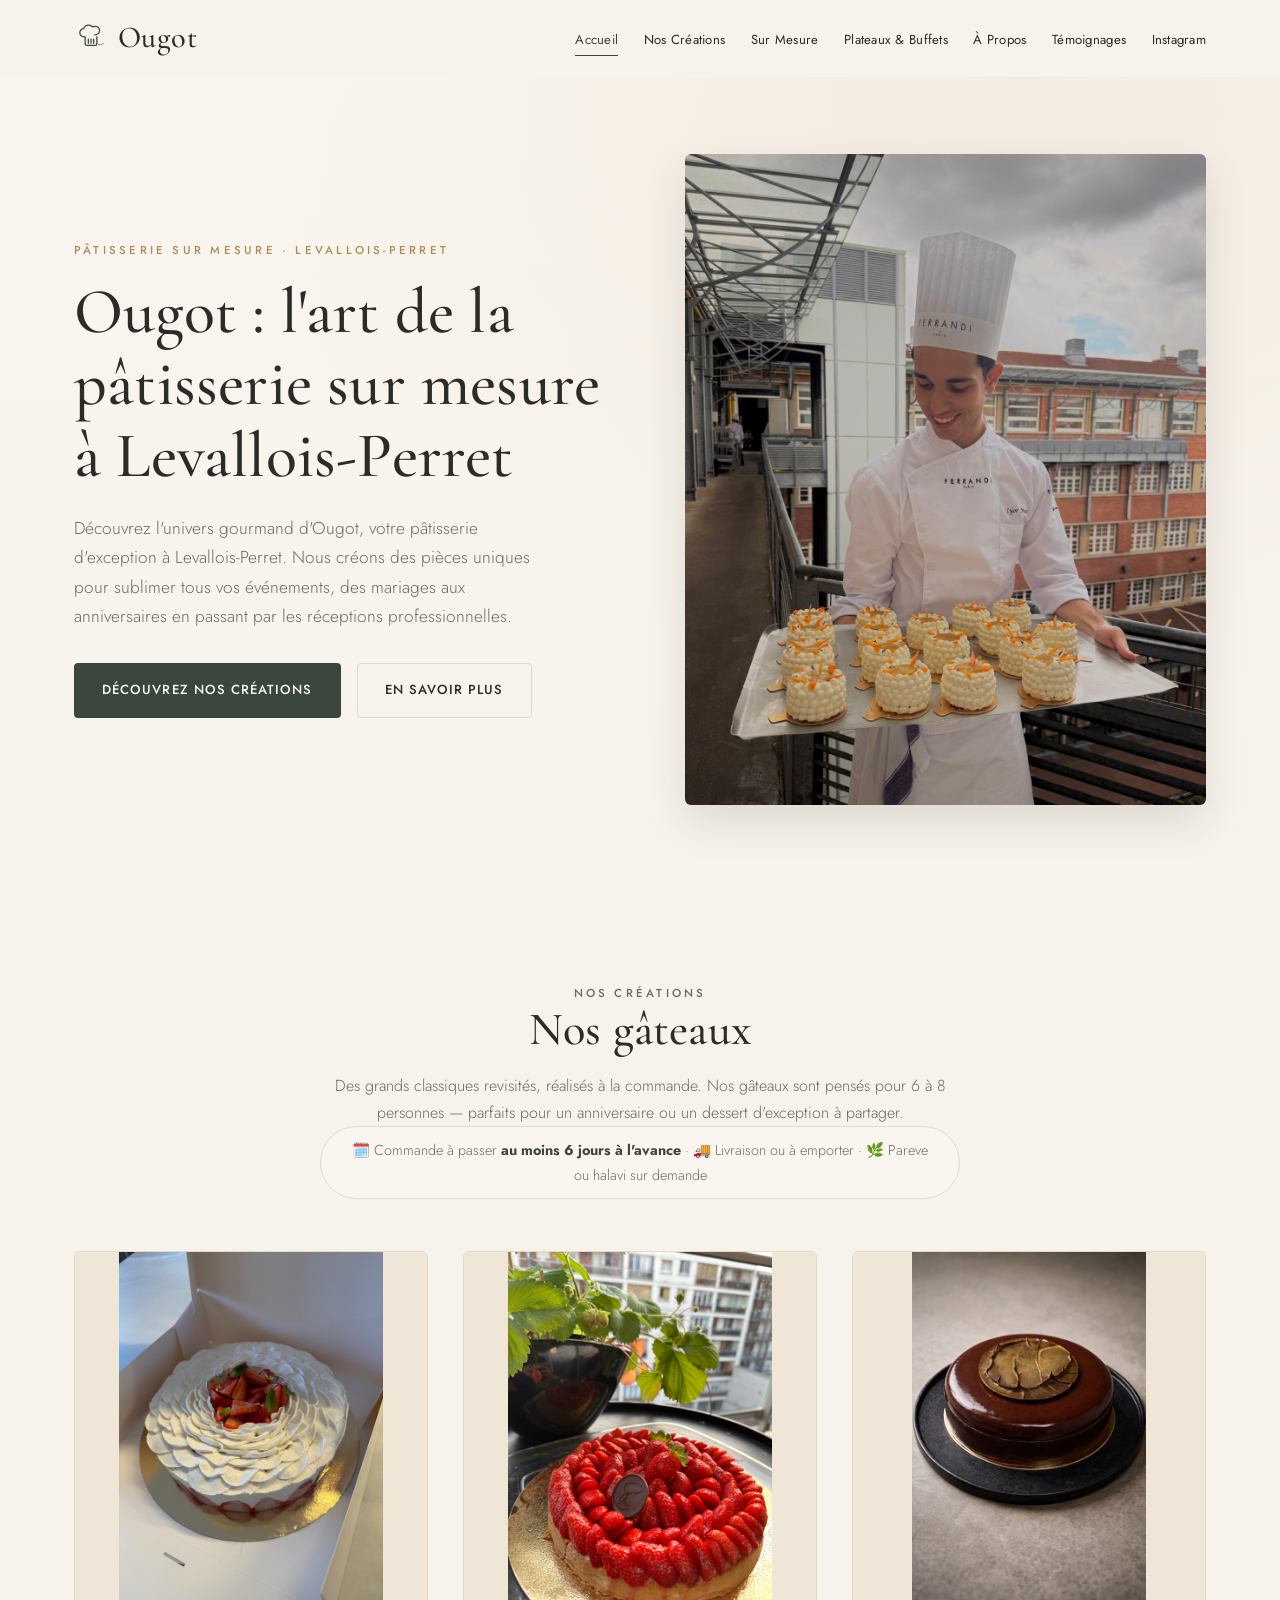
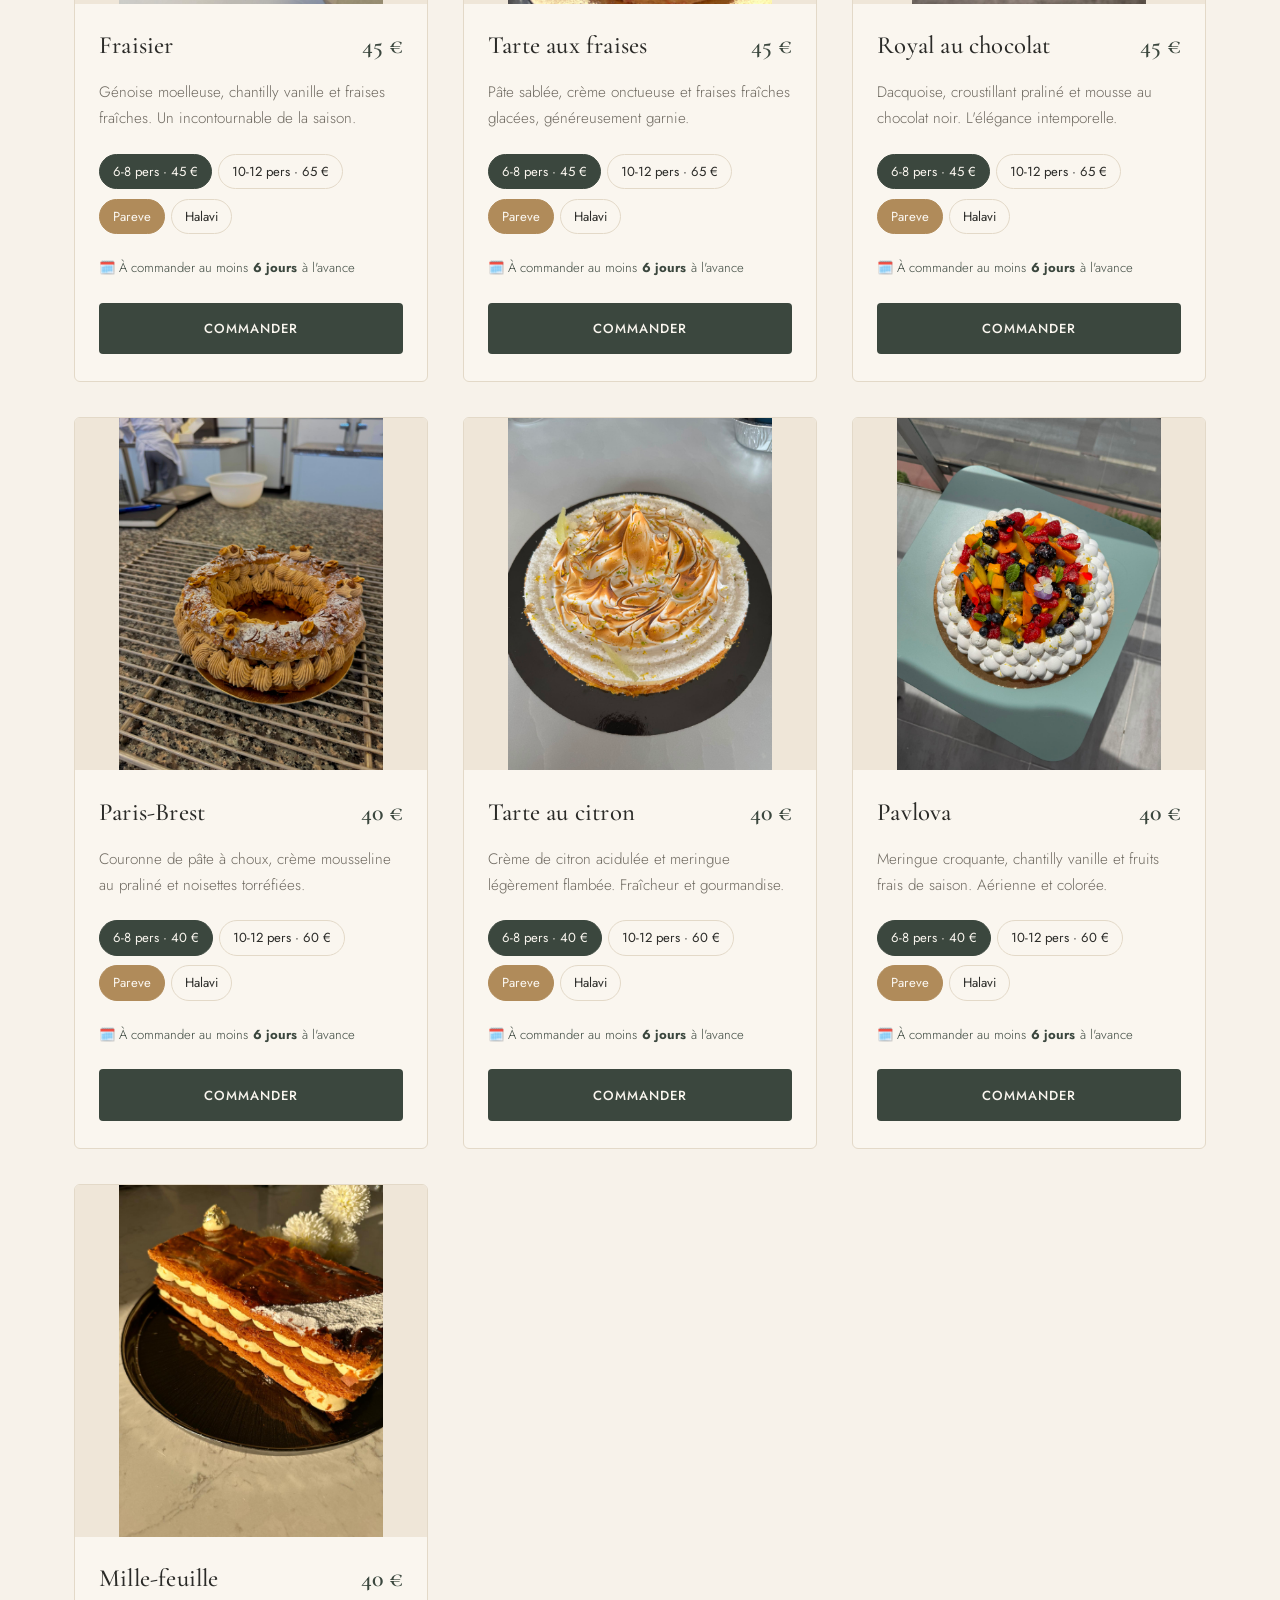
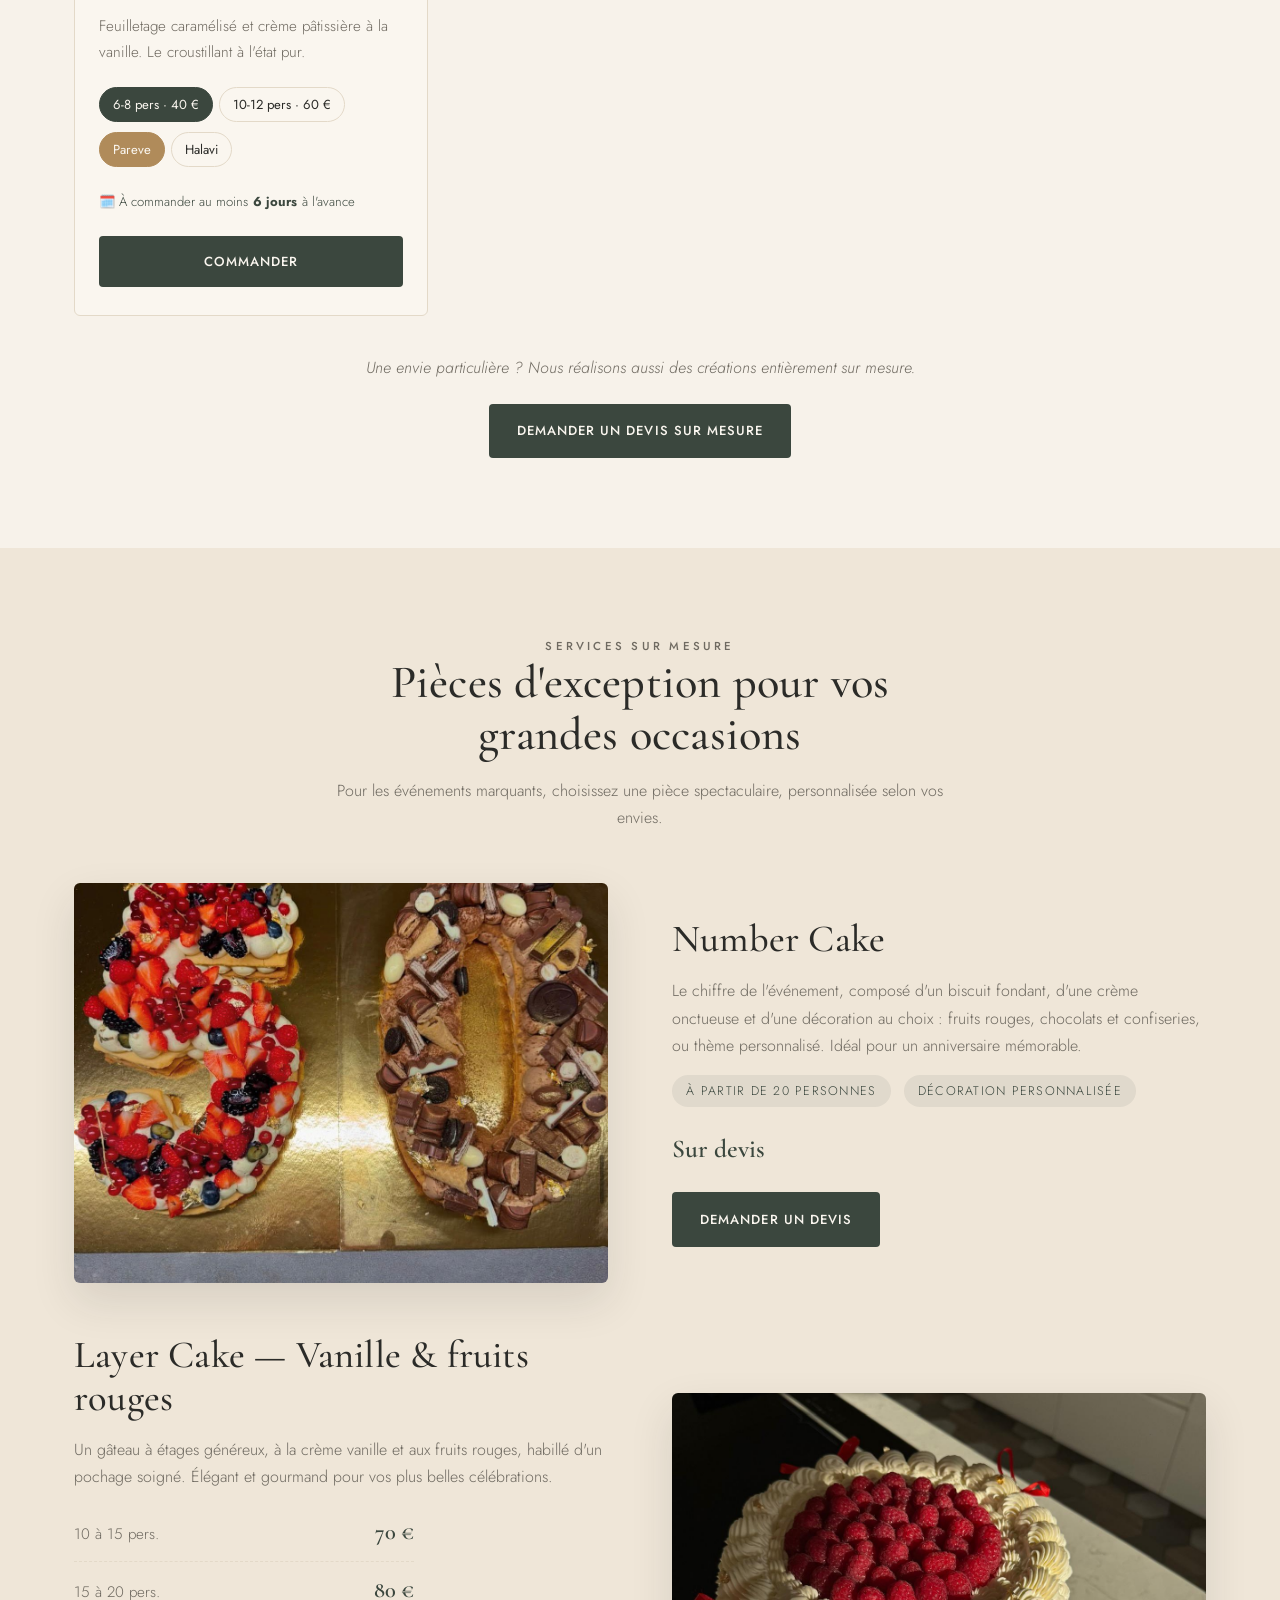
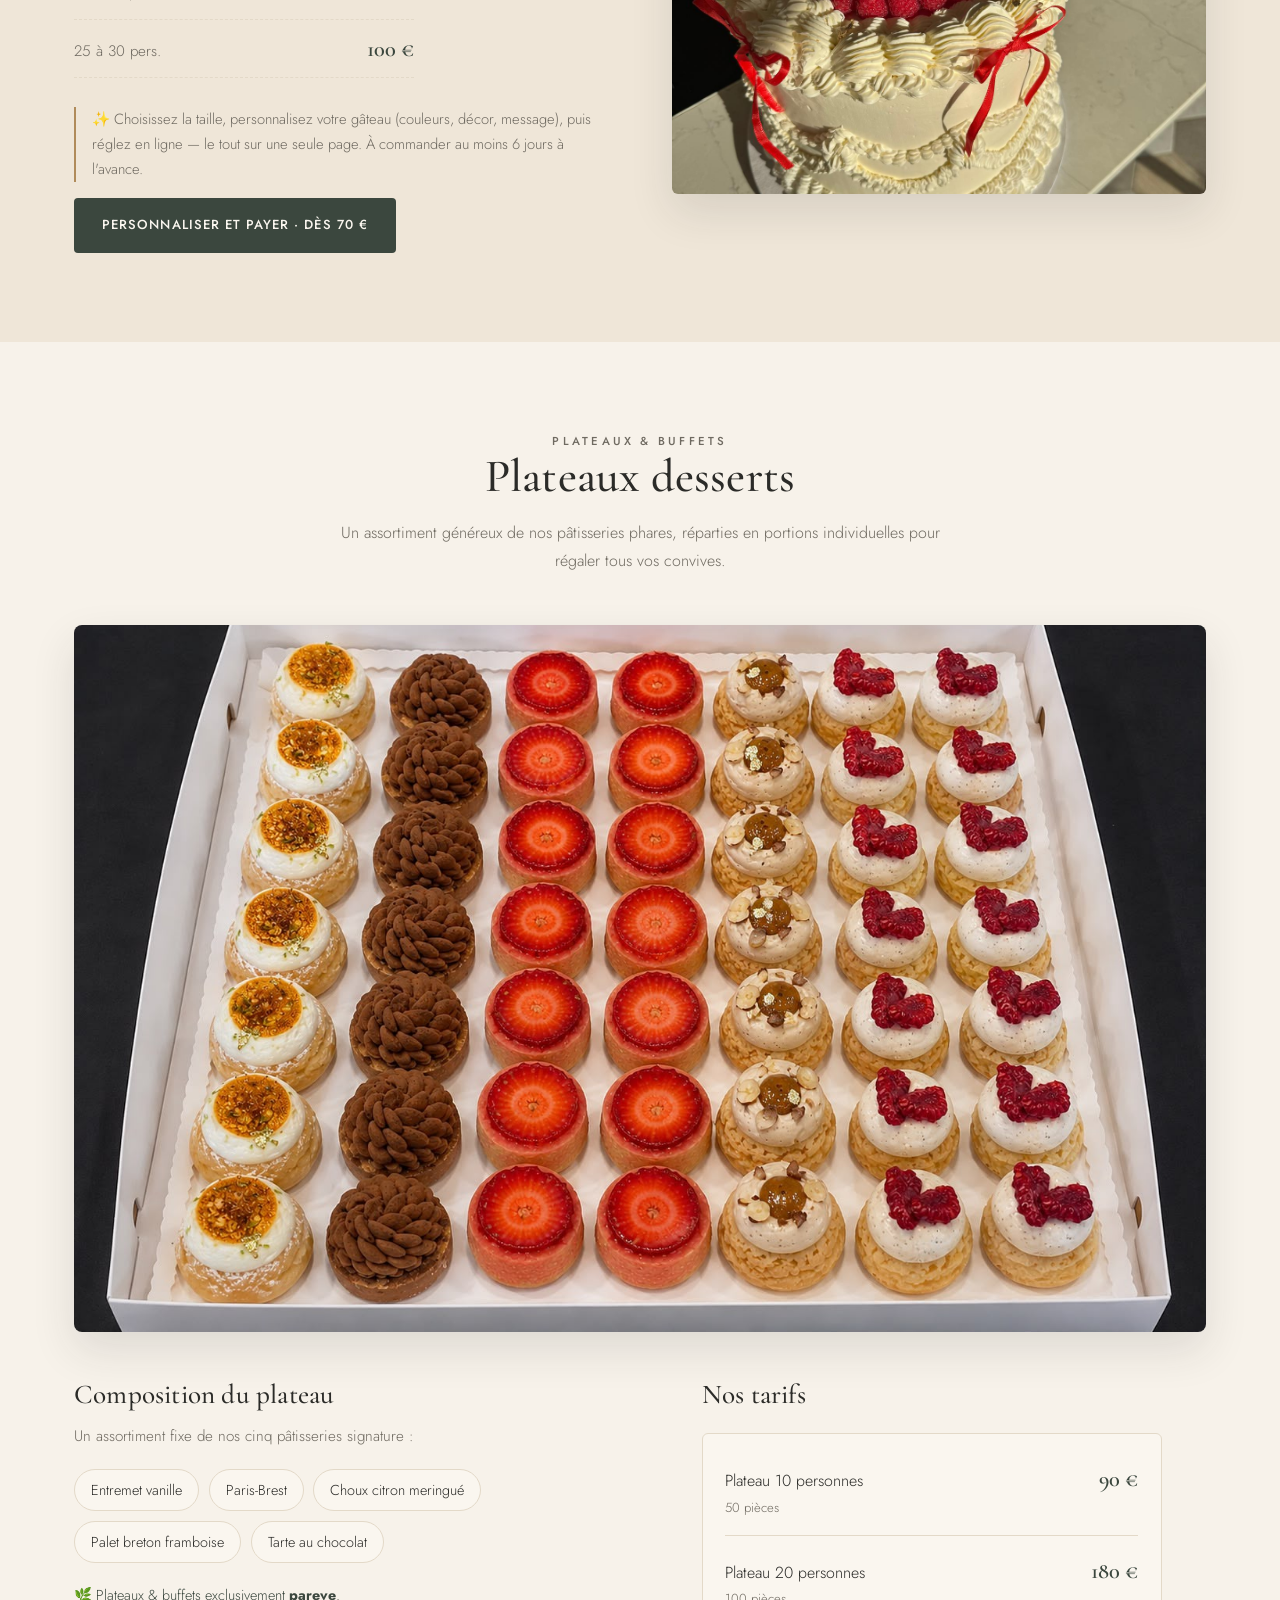
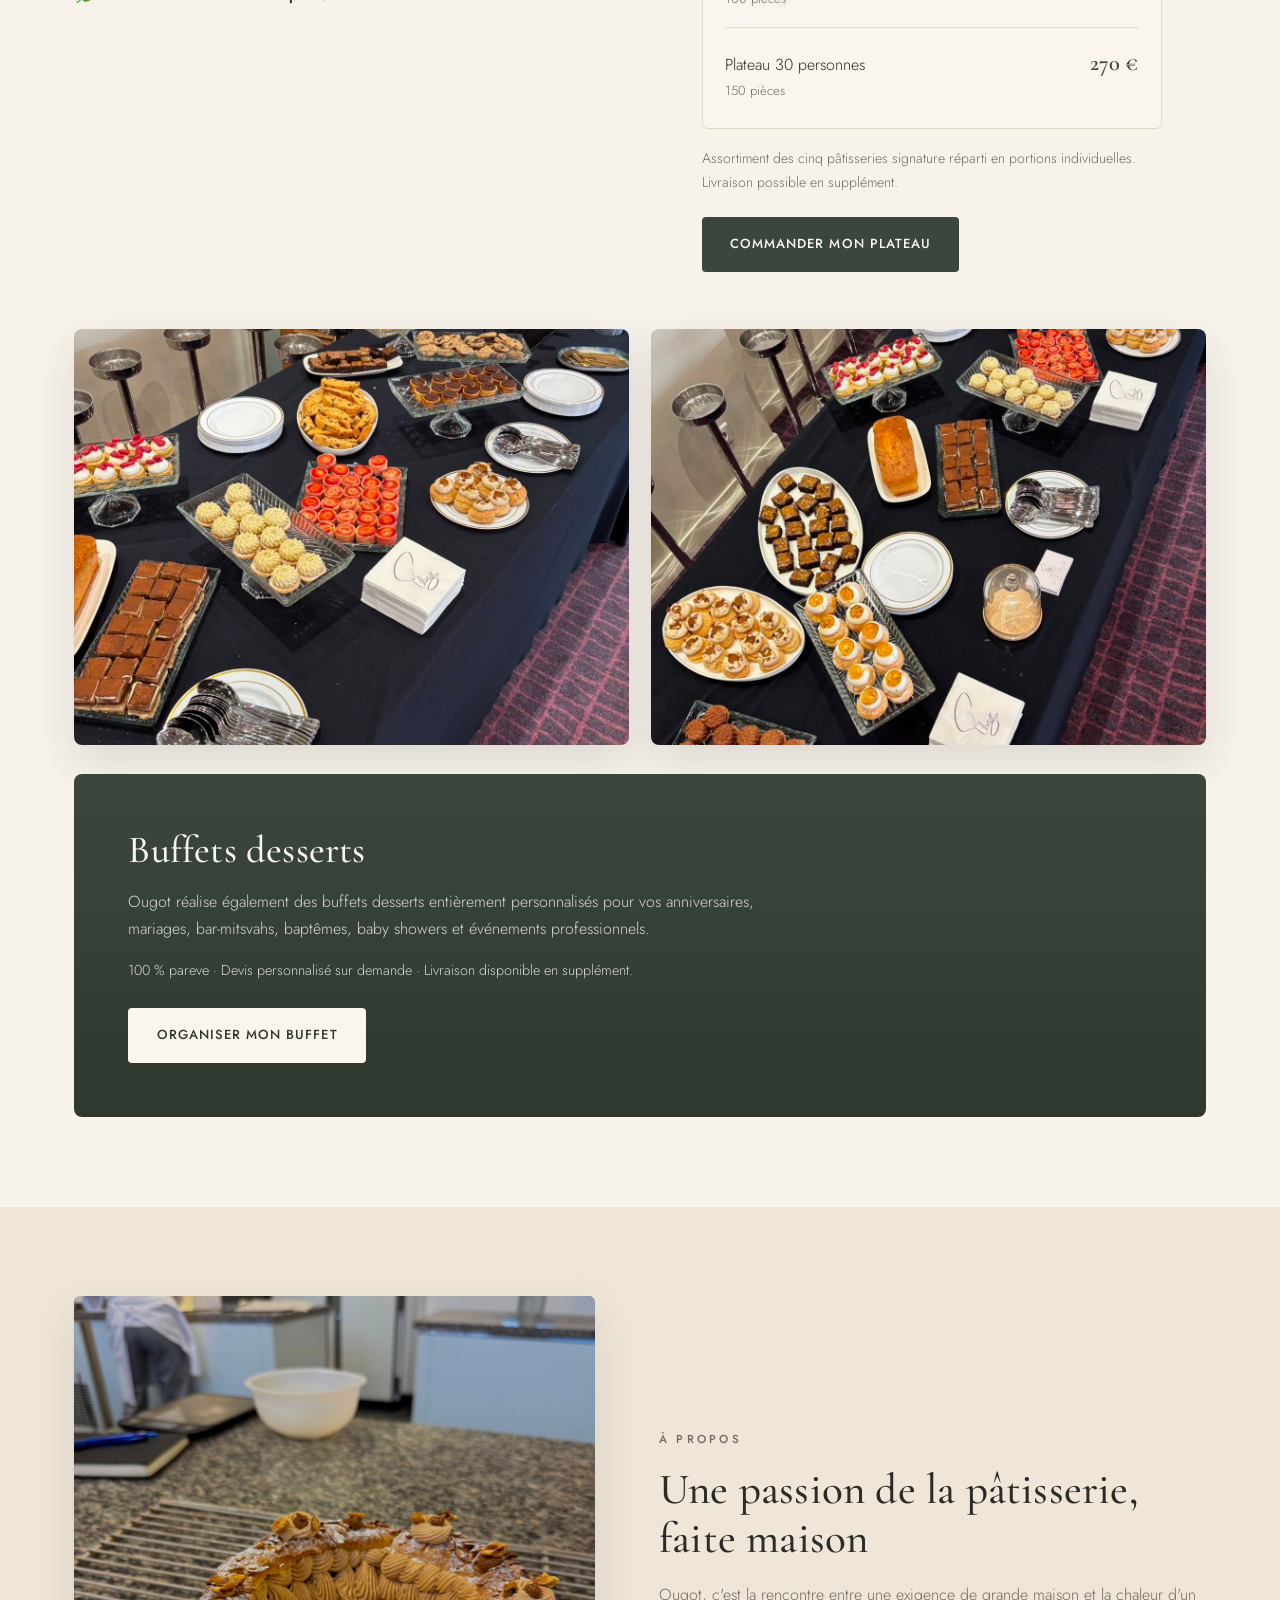
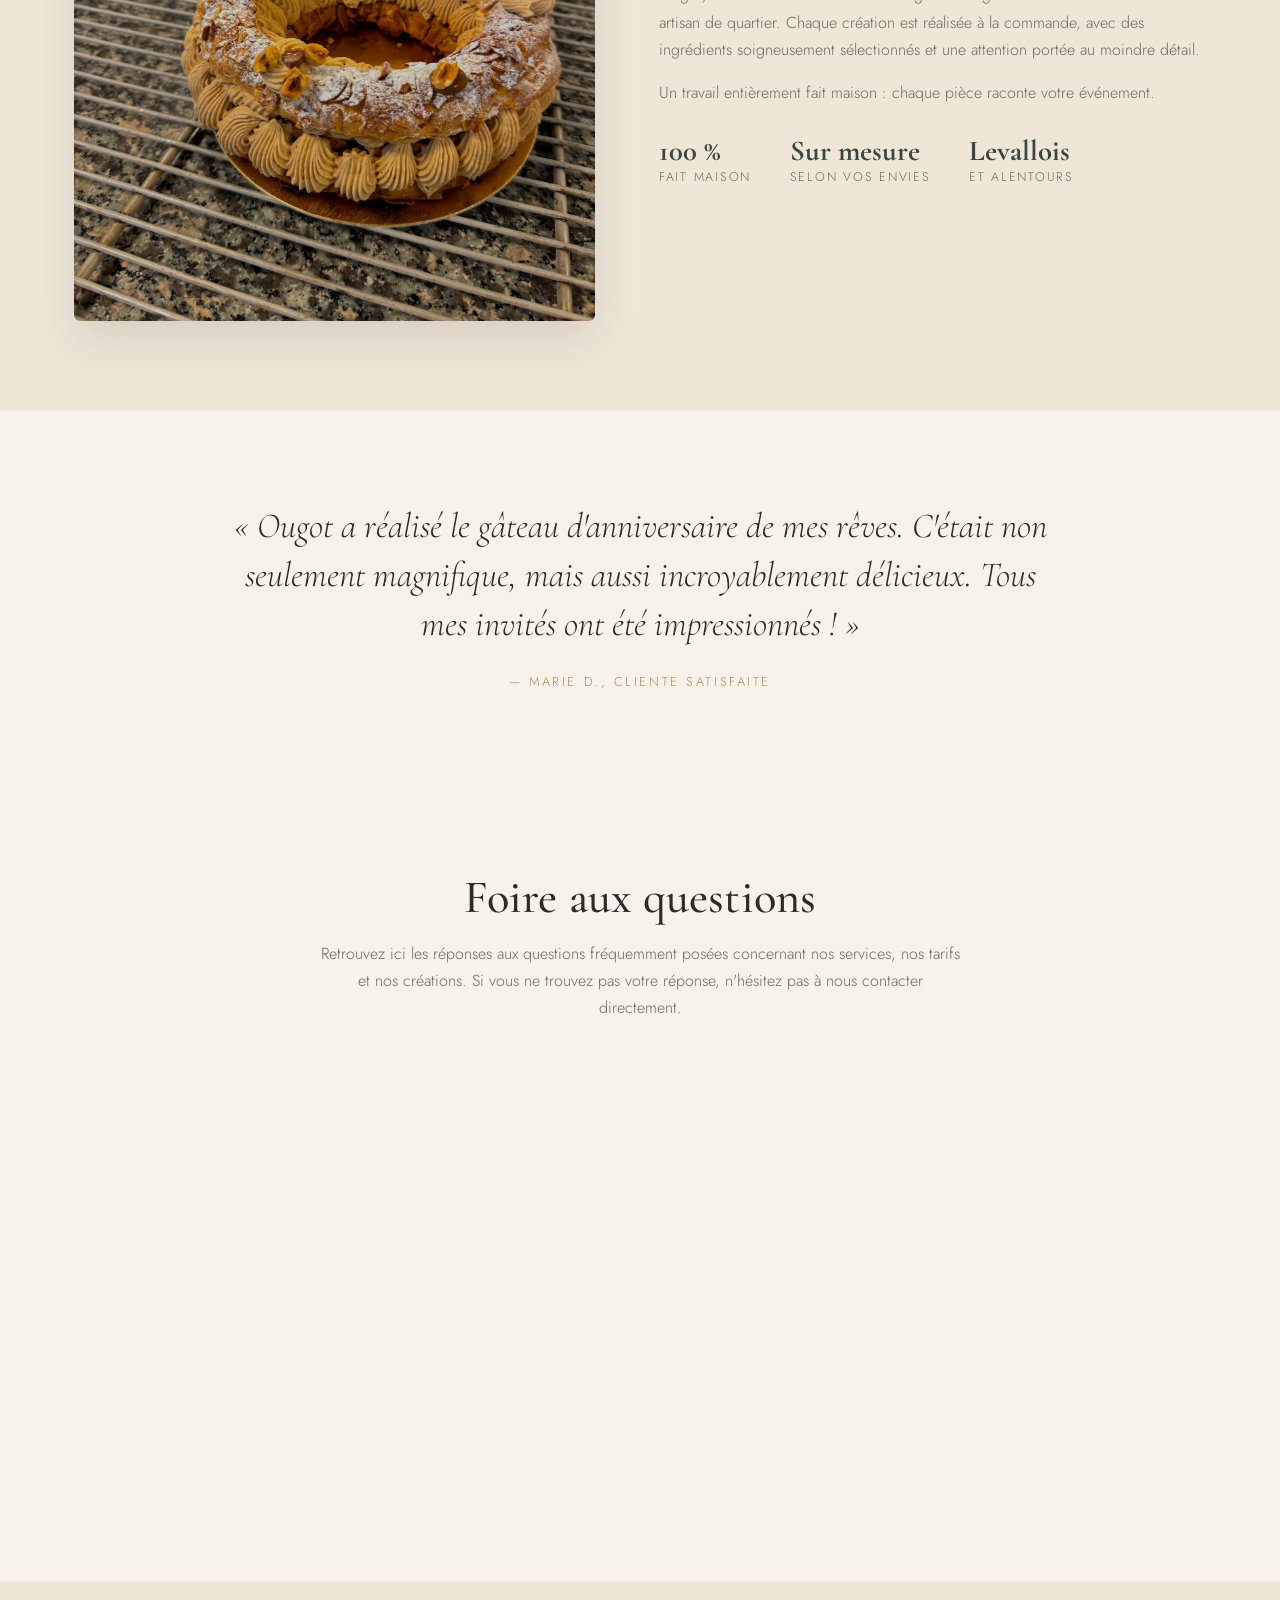
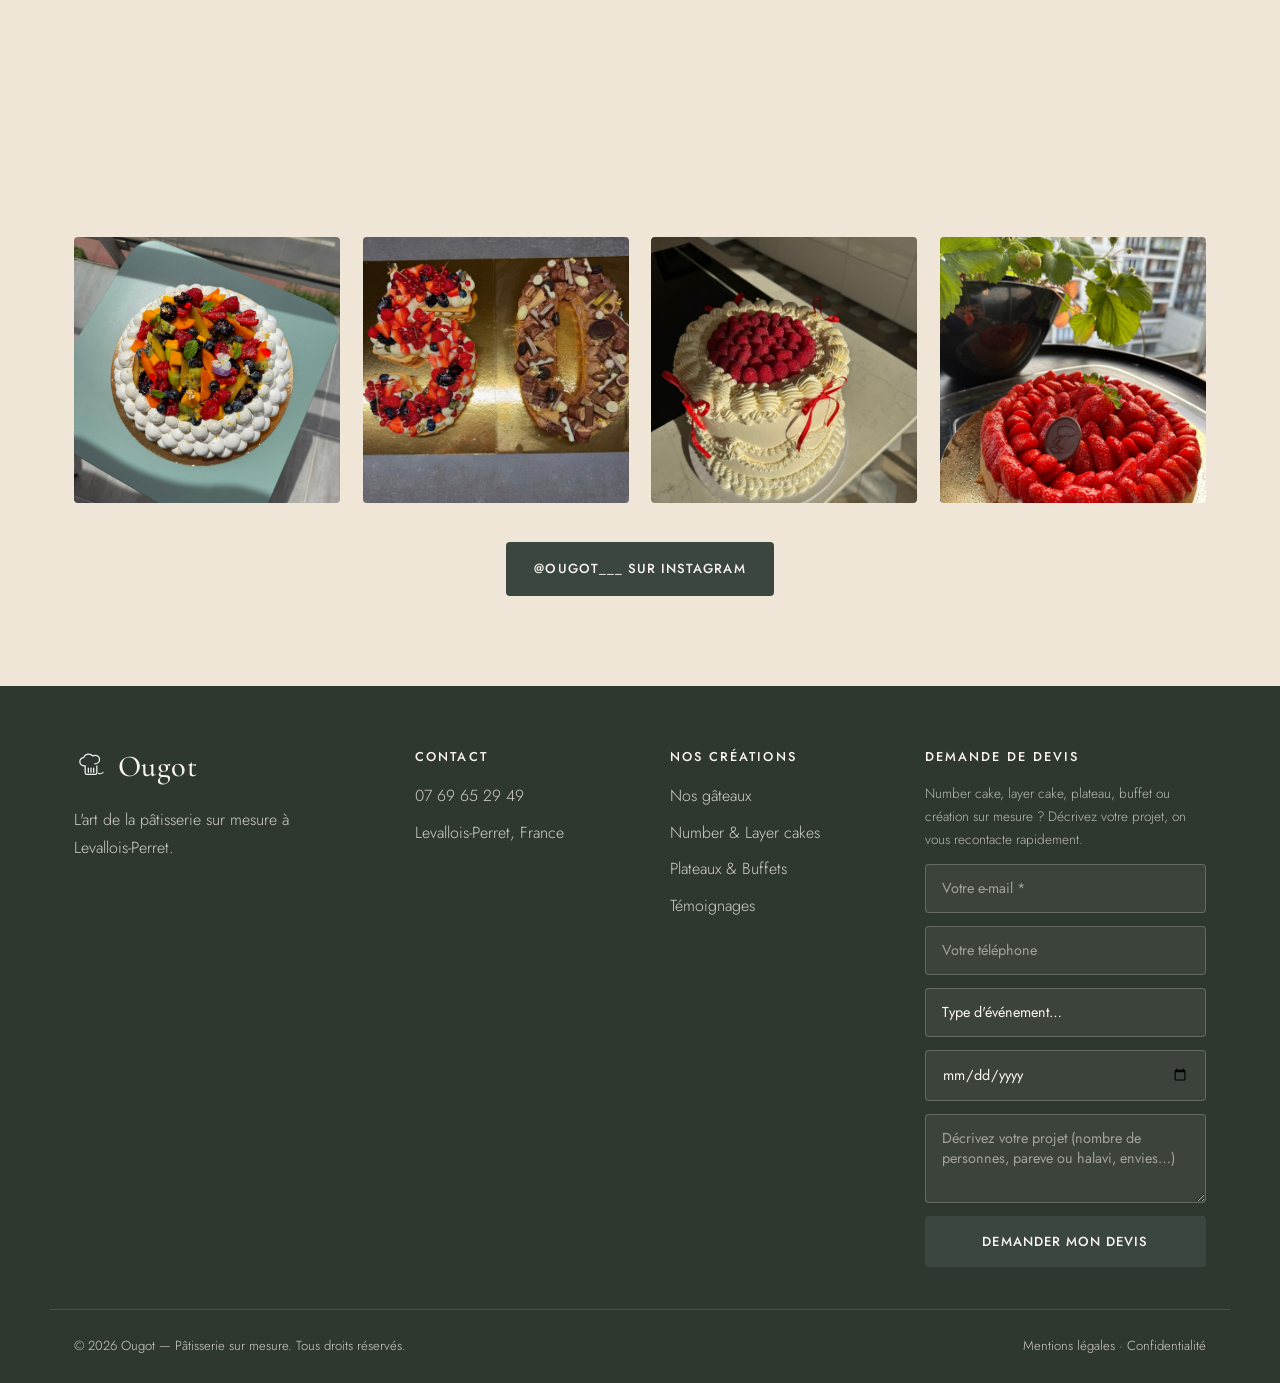
==== index.html @ e51ed86b "Mille-feuille 10-12 pers: lien de paiement Stripe" ====
<!DOCTYPE html>
<html lang="fr">
<head>
  <meta charset="UTF-8" />
  <meta name="viewport" content="width=device-width, initial-scale=1.0" />
  <title>Ougot — L'art de la pâtisserie sur mesure à Levallois-Perret</title>
  <meta name="description" content="Ougot, pâtisserie d'exception à Levallois-Perret. Gâteaux, number cakes, layer cakes, plateaux desserts et buffets sur mesure pour mariages, anniversaires, bar-mitsvah et réceptions." />
  <meta name="theme-color" content="#3b473e" />

  <meta property="og:type" content="website" />
  <meta property="og:title" content="Ougot — L'art de la pâtisserie sur mesure" />
  <meta property="og:description" content="Pâtisserie d'exception à Levallois-Perret. Créations uniques pour tous vos événements." />
  <meta property="og:locale" content="fr_FR" />

  <link rel="preconnect" href="https://fonts.googleapis.com" />
  <link rel="preconnect" href="https://fonts.gstatic.com" crossorigin />
  <link href="https://fonts.googleapis.com/css2?family=Cormorant+Garamond:ital,wght@0,400;0,500;0,600;1,400&family=Jost:wght@300;400;500;600&display=swap" rel="stylesheet" />

  <link rel="icon" href="assets/images/favicon.svg" type="image/svg+xml" />
  <link rel="stylesheet" href="styles.css" />
</head>
<body>

  <!-- ===== Header ===== -->
  <header class="site-header" id="top">
    <div class="container header-inner">
      <a href="#top" class="brand" aria-label="Ougot — accueil">
        <img src="assets/images/logo.svg" alt="" class="brand-mark" />
        <span class="brand-name">Ougot</span>
      </a>
      <div class="header-actions">
        <button class="nav-toggle" aria-expanded="false" aria-controls="primary-nav" aria-label="Ouvrir le menu">
          <span></span><span></span><span></span>
        </button>
      </div>
      <nav class="primary-nav" id="primary-nav" aria-label="Navigation principale">
        <ul>
          <li><a href="#top" class="is-active">Accueil</a></li>
          <li><a href="#creations">Nos Créations</a></li>
          <li><a href="#services">Sur Mesure</a></li>
          <li><a href="#tarifs">Plateaux &amp; Buffets</a></li>
          <li><a href="#a-propos">À Propos</a></li>
          <li><a href="#temoignages">Témoignages</a></li>
          <li><a href="#instagram">Instagram</a></li>
        </ul>
      </nav>
    </div>
  </header>

  <main>
    <!-- ===== Hero ===== -->
    <section class="hero" aria-labelledby="hero-title">
      <div class="container hero-grid">
        <div class="hero-text reveal">
          <p class="eyebrow">Pâtisserie sur mesure · Levallois-Perret</p>
          <h1 id="hero-title">Ougot : l'art de la pâtisserie sur mesure à Levallois-Perret</h1>
          <p class="hero-lead">
            Découvrez l'univers gourmand d'Ougot, votre pâtisserie d'exception à Levallois-Perret.
            Nous créons des pièces uniques pour sublimer tous vos événements, des mariages aux
            anniversaires en passant par les réceptions professionnelles.
          </p>
          <div class="hero-actions">
            <a href="#creations" class="btn btn-primary">Découvrez nos créations</a>
            <a href="#a-propos" class="btn btn-ghost">En savoir plus</a>
          </div>
        </div>
        <div class="hero-media reveal">
          <img src="assets/images/creations/chef.jpg" alt="Le chef pâtissier d'Ougot, formé à Ferrandi Paris" loading="eager" />
        </div>
      </div>
    </section>

    <!-- ===== Nos Créations : Gâteaux ===== -->
    <section class="menu" id="creations" aria-labelledby="creations-title">
      <div class="container">
        <div class="section-head reveal">
          <p class="eyebrow">Nos Créations</p>
          <h2 id="creations-title">Nos gâteaux</h2>
          <p>
            Des grands classiques revisités, réalisés à la commande. Nos gâteaux sont pensés pour
            6 à 8 personnes — parfaits pour un anniversaire ou un dessert d'exception à partager.
          </p>
          <p class="lead-notice">🗓️ Commande à passer <strong>au moins 6 jours à l'avance</strong> · 🚚 Livraison ou à emporter · 🌿 Pareve ou halavi sur demande</p>
        </div>

        <div class="menu-grid">
          <article class="cake reveal">
            <div class="cake-media"><img src="assets/images/creations/fraisier.jpg" alt="Fraisier — chantilly vanille et fraises" loading="lazy" /></div>
            <div class="cake-body">
              <div class="cake-head"><h3>Fraisier</h3><span class="price">45&nbsp;€</span></div>
              <p class="cake-desc">Génoise moelleuse, chantilly vanille et fraises fraîches. Un incontournable de la saison.</p>
              <div class="cake-options">
                <div class="opt-group opt-size" role="group" aria-label="Nombre de personnes">
                  <button type="button" class="opt is-active" data-price="45" data-serves="6 à 8 pers." data-pay="https://buy.stripe.com/dRm8wPe2r5ID0OE06k18c01">6-8 pers · 45 €</button>
                  <button type="button" class="opt" data-price="65" data-serves="10 à 12 pers." data-pay="https://buy.stripe.com/6oU28r8I73AveFu2es18c0b">10-12 pers · 65 €</button>
                </div>
                <div class="opt-group opt-kind" role="group" aria-label="Pareve ou halavi">
                  <button type="button" class="opt is-active" data-kind="Pareve">Pareve</button>
                  <button type="button" class="opt" data-kind="Halavi">Halavi</button>
                </div>
              </div>
              <div class="cake-actions">
                <button type="button" class="btn btn-dark btn-block cake-order">Commander</button>
              </div>
            </div>
          </article>

          <article class="cake reveal">
            <div class="cake-media"><img src="assets/images/creations/tarte-fraises.jpg" alt="Tarte aux fraises fraîches" loading="lazy" /></div>
            <div class="cake-body">
              <div class="cake-head"><h3>Tarte aux fraises</h3><span class="price">45&nbsp;€</span></div>
              <p class="cake-desc">Pâte sablée, crème onctueuse et fraises fraîches glacées, généreusement garnie.</p>
              <div class="cake-options">
                <div class="opt-group opt-size" role="group" aria-label="Nombre de personnes">
                  <button type="button" class="opt is-active" data-price="45" data-serves="6 à 8 pers." data-pay="https://buy.stripe.com/fZudR98I7fjdcxm2es18c06">6-8 pers · 45 €</button>
                  <button type="button" class="opt" data-price="65" data-serves="10 à 12 pers." data-pay="">10-12 pers · 65 €</button>
                </div>
                <div class="opt-group opt-kind" role="group" aria-label="Pareve ou halavi">
                  <button type="button" class="opt is-active" data-kind="Pareve">Pareve</button>
                  <button type="button" class="opt" data-kind="Halavi">Halavi</button>
                </div>
              </div>
              <div class="cake-actions">
                <button type="button" class="btn btn-dark btn-block cake-order">Commander</button>
              </div>
            </div>
          </article>

          <article class="cake reveal">
            <div class="cake-media"><img src="assets/images/creations/royal-chocolat.jpg" alt="Royal au chocolat — glaçage miroir et disque doré" loading="lazy" onerror="this.onerror=null;this.src='assets/images/creations/royal-chocolat.svg'" /></div>
            <div class="cake-body">
              <div class="cake-head"><h3>Royal au chocolat</h3><span class="price">45&nbsp;€</span></div>
              <p class="cake-desc">Dacquoise, croustillant praliné et mousse au chocolat noir. L'élégance intemporelle.</p>
              <div class="cake-options">
                <div class="opt-group opt-size" role="group" aria-label="Nombre de personnes">
                  <button type="button" class="opt is-active" data-price="45" data-serves="6 à 8 pers." data-pay="https://buy.stripe.com/7sYcN5cYn9YTbti8CQ18c00">6-8 pers · 45 €</button>
                  <button type="button" class="opt" data-price="65" data-serves="10 à 12 pers." data-pay="https://buy.stripe.com/5kQ28raQf0ojdBq8CQ18c0a">10-12 pers · 65 €</button>
                </div>
                <div class="opt-group opt-kind" role="group" aria-label="Pareve ou halavi">
                  <button type="button" class="opt is-active" data-kind="Pareve">Pareve</button>
                  <button type="button" class="opt" data-kind="Halavi">Halavi</button>
                </div>
              </div>
              <div class="cake-actions">
                <button type="button" class="btn btn-dark btn-block cake-order">Commander</button>
              </div>
            </div>
          </article>

          <article class="cake reveal">
            <div class="cake-media"><img src="assets/images/creations/paris-brest.jpg" alt="Paris-Brest praliné" loading="lazy" /></div>
            <div class="cake-body">
              <div class="cake-head"><h3>Paris-Brest</h3><span class="price">40&nbsp;€</span></div>
              <p class="cake-desc">Couronne de pâte à choux, crème mousseline au praliné et noisettes torréfiées.</p>
              <div class="cake-options">
                <div class="opt-group opt-size" role="group" aria-label="Nombre de personnes">
                  <button type="button" class="opt is-active" data-price="40" data-serves="6 à 8 pers." data-pay="https://buy.stripe.com/fZu5kD2jJ6MH40Q1ao18c02">6-8 pers · 40 €</button>
                  <button type="button" class="opt" data-price="60" data-serves="10 à 12 pers." data-pay="https://buy.stripe.com/fZu9ATcYn0oj7d21ao18c0c">10-12 pers · 60 €</button>
                </div>
                <div class="opt-group opt-kind" role="group" aria-label="Pareve ou halavi">
                  <button type="button" class="opt is-active" data-kind="Pareve">Pareve</button>
                  <button type="button" class="opt" data-kind="Halavi">Halavi</button>
                </div>
              </div>
              <div class="cake-actions">
                <button type="button" class="btn btn-dark btn-block cake-order">Commander</button>
              </div>
            </div>
          </article>

          <article class="cake reveal">
            <div class="cake-media"><img src="assets/images/creations/tarte-citron.jpg" alt="Tarte au citron meringuée" loading="lazy" /></div>
            <div class="cake-body">
              <div class="cake-head"><h3>Tarte au citron</h3><span class="price">40&nbsp;€</span></div>
              <p class="cake-desc">Crème de citron acidulée et meringue légèrement flambée. Fraîcheur et gourmandise.</p>
              <div class="cake-options">
                <div class="opt-group opt-size" role="group" aria-label="Nombre de personnes">
                  <button type="button" class="opt is-active" data-price="40" data-serves="6 à 8 pers." data-pay="https://buy.stripe.com/6oUbJ1aQf4EzfJy1ao18c03">6-8 pers · 40 €</button>
                  <button type="button" class="opt" data-price="60" data-serves="10 à 12 pers." data-pay="https://buy.stripe.com/dRm4gz6zZ3Av40Q7yM18c0d">10-12 pers · 60 €</button>
                </div>
                <div class="opt-group opt-kind" role="group" aria-label="Pareve ou halavi">
                  <button type="button" class="opt is-active" data-kind="Pareve">Pareve</button>
                  <button type="button" class="opt" data-kind="Halavi">Halavi</button>
                </div>
              </div>
              <div class="cake-actions">
                <button type="button" class="btn btn-dark btn-block cake-order">Commander</button>
              </div>
            </div>
          </article>

          <article class="cake reveal">
            <div class="cake-media"><img src="assets/images/creations/pavlova.jpg" alt="Pavlova aux fruits frais" loading="lazy" /></div>
            <div class="cake-body">
              <div class="cake-head"><h3>Pavlova</h3><span class="price">40&nbsp;€</span></div>
              <p class="cake-desc">Meringue croquante, chantilly vanille et fruits frais de saison. Aérienne et colorée.</p>
              <div class="cake-options">
                <div class="opt-group opt-size" role="group" aria-label="Nombre de personnes">
                  <button type="button" class="opt is-active" data-price="40" data-serves="6 à 8 pers." data-pay="https://buy.stripe.com/fZu14n1fFfjd9ladXa18c04">6-8 pers · 40 €</button>
                  <button type="button" class="opt" data-price="60" data-serves="10 à 12 pers." data-pay="https://buy.stripe.com/aFa4gzcYn1sn40Q8CQ18c0e">10-12 pers · 60 €</button>
                </div>
                <div class="opt-group opt-kind" role="group" aria-label="Pareve ou halavi">
                  <button type="button" class="opt is-active" data-kind="Pareve">Pareve</button>
                  <button type="button" class="opt" data-kind="Halavi">Halavi</button>
                </div>
              </div>
              <div class="cake-actions">
                <button type="button" class="btn btn-dark btn-block cake-order">Commander</button>
              </div>
            </div>
          </article>

          <article class="cake reveal">
            <div class="cake-media"><img src="assets/images/creations/mille-feuille.jpg" alt="Mille-feuille vanille" loading="lazy" /></div>
            <div class="cake-body">
              <div class="cake-head"><h3>Mille-feuille</h3><span class="price">40&nbsp;€</span></div>
              <p class="cake-desc">Feuilletage caramélisé et crème pâtissière à la vanille. Le croustillant à l'état pur.</p>
              <div class="cake-options">
                <div class="opt-group opt-size" role="group" aria-label="Nombre de personnes">
                  <button type="button" class="opt is-active" data-price="40" data-serves="6 à 8 pers." data-pay="https://buy.stripe.com/3cI8wP5vVc71dBqg5i18c05">6-8 pers · 40 €</button>
                  <button type="button" class="opt" data-price="60" data-serves="10 à 12 pers." data-pay="https://buy.stripe.com/cNi4gz4rR7QL9la6uI18c0f">10-12 pers · 60 €</button>
                </div>
                <div class="opt-group opt-kind" role="group" aria-label="Pareve ou halavi">
                  <button type="button" class="opt is-active" data-kind="Pareve">Pareve</button>
                  <button type="button" class="opt" data-kind="Halavi">Halavi</button>
                </div>
              </div>
              <div class="cake-actions">
                <button type="button" class="btn btn-dark btn-block cake-order">Commander</button>
              </div>
            </div>
          </article>
        </div>

        <p class="menu-note reveal">Une envie particulière ? Nous réalisons aussi des créations entièrement sur mesure.</p>
        <div class="menu-cta reveal"><a href="devis.html?type=sur-mesure" class="btn btn-dark">Demander un devis sur mesure</a></div>
      </div>
    </section>

    <!-- ===== Sur Mesure : Number Cake + Layer Cake ===== -->
    <section class="signature" id="services" aria-labelledby="services-title">
      <div class="container">
        <div class="section-head reveal">
          <p class="eyebrow">Services sur Mesure</p>
          <h2 id="services-title">Pièces d'exception pour vos grandes occasions</h2>
          <p>Pour les événements marquants, choisissez une pièce spectaculaire, personnalisée selon vos envies.</p>
        </div>

        <!-- Number Cake -->
        <div class="feature reveal">
          <div class="feature-media"><img src="assets/images/creations/number-cake.jpg" alt="Number cake personnalisé" loading="lazy" /></div>
          <div class="feature-text">
            <h3>Number Cake</h3>
            <p>
              Le chiffre de l'événement, composé d'un biscuit fondant, d'une crème onctueuse et d'une
              décoration au choix : fruits rouges, chocolats et confiseries, ou thème personnalisé.
              Idéal pour un anniversaire mémorable.
            </p>
            <ul class="feature-list">
              <li>À partir de 20 personnes</li>
              <li>Décoration personnalisée</li>
            </ul>
            <p class="feature-price"><span>Sur devis</span></p>
            <a href="devis.html?type=number-cake" class="btn btn-dark">Demander un devis</a>
          </div>
        </div>

        <!-- Layer Cake -->
        <div class="feature feature--reverse reveal">
          <div class="feature-media"><img src="assets/images/creations/layer-cake.jpg" alt="Layer cake vanille et fruits rouges" loading="lazy" /></div>
          <div class="feature-text">
            <h3>Layer Cake — Vanille &amp; fruits rouges</h3>
            <p>
              Un gâteau à étages généreux, à la crème vanille et aux fruits rouges, habillé d'un
              pochage soigné. Élégant et gourmand pour vos plus belles célébrations.
            </p>
            <div class="tiers">
              <div class="tier"><span class="tier-serves">10 à 15 pers.</span><span class="tier-price">70&nbsp;€</span></div>
              <div class="tier"><span class="tier-serves">15 à 20 pers.</span><span class="tier-price">80&nbsp;€</span></div>
              <div class="tier"><span class="tier-serves">25 à 30 pers.</span><span class="tier-price">100&nbsp;€</span></div>
            </div>
            <p class="feature-custom">✨ Choisissez la taille, personnalisez votre gâteau (couleurs, décor, message), puis réglez en ligne — le tout sur une seule page. À commander au moins 6 jours à l'avance.</p>
            <a href="devis.html?type=layer-cake" class="btn btn-dark">Personnaliser et payer · dès 70&nbsp;€</a>
          </div>
        </div>
      </div>
    </section>

    <!-- ===== Plateaux & Buffets ===== -->
    <section class="platters" id="tarifs" aria-labelledby="platters-title">
      <div class="container">
        <div class="section-head reveal">
          <p class="eyebrow">Plateaux &amp; Buffets</p>
          <h2 id="platters-title">Plateaux desserts</h2>
          <p>Un assortiment généreux de nos pâtisseries phares, réparties en portions individuelles pour régaler tous vos convives.</p>
        </div>

        <div class="platter-showcase reveal">
          <img src="assets/images/creations/plateau-miniatures.jpg" alt="Plateau de pâtisseries miniatures Ougot : mini citron meringué, praliné, tartelettes fraises, choux" loading="lazy" />
        </div>

        <div class="platters-grid reveal">
          <div class="platter-select">
            <h3 class="subhead">Composition du plateau</h3>
            <p class="platter-sub">Un assortiment fixe de nos cinq pâtisseries signature :</p>
            <ul class="pastry-chips">
              <li>Entremet vanille</li>
              <li>Paris-Brest</li>
              <li>Choux citron meringué</li>
              <li>Palet breton framboise</li>
              <li>Tarte au chocolat</li>
            </ul>
            <p class="platter-pareve">🌿 Plateaux &amp; buffets exclusivement <strong>pareve</strong>.</p>
          </div>

          <div class="platter-pricing">
            <h3 class="subhead">Nos tarifs</h3>
            <div class="pricing-card">
              <div class="pricing-row"><span>Plateau 10 personnes<em>50 pièces</em></span><strong>90&nbsp;€</strong></div>
              <div class="pricing-row"><span>Plateau 20 personnes<em>100 pièces</em></span><strong>180&nbsp;€</strong></div>
              <div class="pricing-row"><span>Plateau 30 personnes<em>150 pièces</em></span><strong>270&nbsp;€</strong></div>
            </div>
            <p class="pricing-note">
              Assortiment des cinq pâtisseries signature réparti en portions individuelles.
              Livraison possible en supplément.
            </p>
            <a href="devis.html?type=plateau" class="btn btn-dark">Commander mon plateau</a>
          </div>
        </div>

        <!-- Buffets -->
        <div class="buffet-section reveal">
          <div class="buffet-gallery">
            <img src="assets/images/creations/buffet-1.jpg" alt="Buffet desserts Ougot en réception" loading="lazy" />
            <img src="assets/images/creations/buffet-2.jpg" alt="Buffet desserts Ougot, assortiment de pâtisseries" loading="lazy" />
          </div>
          <div class="buffet">
            <div class="buffet-inner">
              <h3>Buffets desserts</h3>
              <p>
                Ougot réalise également des buffets desserts entièrement personnalisés pour vos
                anniversaires, mariages, bar-mitsvahs, baptêmes, baby showers et événements professionnels.
              </p>
              <p class="buffet-meta">100 % pareve · Devis personnalisé sur demande · Livraison disponible en supplément.</p>
              <a href="devis.html?type=buffet" class="btn btn-light">Organiser mon buffet</a>
            </div>
          </div>
        </div>
      </div>
    </section>

    <!-- ===== À Propos ===== -->
    <section class="about" id="a-propos" aria-labelledby="about-title">
      <div class="container about-grid">
        <div class="about-media reveal">
          <img src="assets/images/creations/paris-brest.jpg" alt="Création Ougot" loading="lazy" />
        </div>
        <div class="about-text reveal">
          <p class="eyebrow">À Propos</p>
          <h2 id="about-title">Une passion de la pâtisserie, faite maison</h2>
          <p>
            Ougot, c'est la rencontre entre une exigence de grande maison et la chaleur d'un artisan de
            quartier. Chaque création est réalisée à la commande, avec des ingrédients soigneusement
            sélectionnés et une attention portée au moindre détail.
          </p>
          <p>Un travail entièrement fait maison : chaque pièce raconte votre événement.</p>
          <ul class="about-highlights">
            <li><strong>100 %</strong><span>fait maison</span></li>
            <li><strong>Sur mesure</strong><span>selon vos envies</span></li>
            <li><strong>Levallois</strong><span>et alentours</span></li>
          </ul>
        </div>
      </div>
    </section>

    <!-- ===== Témoignage ===== -->
    <section class="testimonial" id="temoignages" aria-labelledby="testimonial-title">
      <div class="container reveal">
        <h2 id="testimonial-title" class="visually-hidden">Témoignages clients</h2>
        <blockquote>
          <p>
            « Ougot a réalisé le gâteau d'anniversaire de mes rêves. C'était non seulement magnifique,
            mais aussi incroyablement délicieux. Tous mes invités ont été impressionnés ! »
          </p>
          <footer>— Marie D., cliente satisfaite</footer>
        </blockquote>
      </div>
    </section>

    <!-- ===== FAQ ===== -->
    <section class="faq" aria-labelledby="faq-title">
      <div class="container">
        <div class="section-head reveal">
          <h2 id="faq-title">Foire aux questions</h2>
          <p>
            Retrouvez ici les réponses aux questions fréquemment posées concernant nos services,
            nos tarifs et nos créations. Si vous ne trouvez pas votre réponse, n'hésitez pas à nous
            contacter directement.
          </p>
        </div>
        <div class="faq-list reveal">
          <details class="faq-item">
            <summary>Comment passer commande et quel est le délai ?</summary>
            <div class="faq-answer"><p>Les commandes se font en ligne ou sur devis. Merci de prévoir un <strong>délai minimum de 6 jours</strong> avant votre événement, afin que nous puissions préparer chaque détail avec soin. Pour les grandes pièces et les buffets, un délai un peu plus long est conseillé.</p></div>
          </details>
          <details class="faq-item">
            <summary>Vos pâtisseries sont-elles pareve ou halavi ?</summary>
            <div class="faq-answer"><p>Les deux sont possibles sur demande. Précisez-nous votre choix (pareve ou halavi) lors de la commande. Nos plateaux et buffets sont, quant à eux, exclusivement <strong>pareve</strong>.</p></div>
          </details>
          <details class="faq-item">
            <summary>Proposez-vous des options sans certains allergènes ?</summary>
            <div class="faq-answer"><p>Oui. Dites-nous vos contraintes (allergies, régimes particuliers) lors de la commande et nous adaptons nos recettes autant que possible.</p></div>
          </details>
          <details class="faq-item">
            <summary>Livraison ou à emporter ?</summary>
            <div class="faq-answer"><p>Vous pouvez récupérer votre commande sur place (à emporter) ou opter pour la livraison à Levallois-Perret et dans les environs, en supplément. Les modalités et frais éventuels vous sont précisés lors de la commande.</p></div>
          </details>
          <details class="faq-item">
            <summary>Pour quels types d'événements travaillez-vous ?</summary>
            <div class="faq-answer"><p>Mariages, anniversaires, bar-mitsvah, baptêmes, baby showers, réceptions professionnelles… Chaque création est pensée sur mesure pour l'occasion.</p></div>
          </details>
        </div>
      </div>
    </section>

    <!-- ===== Instagram ===== -->
    <section class="instagram" id="instagram" aria-labelledby="insta-title">
      <div class="container">
        <div class="section-head reveal">
          <p class="eyebrow">Instagram</p>
          <h2 id="insta-title">Suivez nos dernières créations</h2>
          <p>Un aperçu gourmand de l'atelier. Rejoignez-nous pour ne rien manquer.</p>
        </div>
        <div class="insta-grid reveal">
          <a class="insta-tile" href="https://www.instagram.com/ougot___/" target="_blank" rel="noopener" aria-label="Voir sur Instagram"><img src="assets/images/creations/pavlova.jpg" alt="Pavlova Ougot" loading="lazy" /></a>
          <a class="insta-tile" href="https://www.instagram.com/ougot___/" target="_blank" rel="noopener" aria-label="Voir sur Instagram"><img src="assets/images/creations/number-cake.jpg" alt="Number cake Ougot" loading="lazy" /></a>
          <a class="insta-tile" href="https://www.instagram.com/ougot___/" target="_blank" rel="noopener" aria-label="Voir sur Instagram"><img src="assets/images/creations/layer-cake.jpg" alt="Layer cake Ougot" loading="lazy" /></a>
          <a class="insta-tile" href="https://www.instagram.com/ougot___/" target="_blank" rel="noopener" aria-label="Voir sur Instagram"><img src="assets/images/creations/tarte-fraises.jpg" alt="Tarte aux fraises Ougot" loading="lazy" /></a>
        </div>
        <div class="insta-cta reveal"><a href="https://www.instagram.com/ougot___/" target="_blank" rel="noopener" class="btn btn-dark">@ougot___ sur Instagram</a></div>
      </div>
    </section>
  </main>

  <!-- ===== Footer ===== -->
  <footer class="site-footer" id="contact">
    <div class="container footer-grid">
      <div class="footer-brand">
        <a href="#top" class="brand brand--footer">
          <img src="assets/images/logo.svg" alt="" class="brand-mark" />
          <span class="brand-name">Ougot</span>
        </a>
        <p>L'art de la pâtisserie sur mesure à Levallois-Perret.</p>
      </div>
      <div class="footer-col">
        <h3>Contact</h3>
        <ul class="footer-list">
          <li><a href="tel:+33769652949">07 69 65 29 49</a></li>
          <li>Levallois-Perret, France</li>
        </ul>
      </div>
      <div class="footer-col">
        <h3>Nos créations</h3>
        <ul class="footer-list">
          <li><a href="#creations">Nos gâteaux</a></li>
          <li><a href="#services">Number &amp; Layer cakes</a></li>
          <li><a href="#tarifs">Plateaux &amp; Buffets</a></li>
          <li><a href="#temoignages">Témoignages</a></li>
        </ul>
      </div>
      <div class="footer-col footer-col--devis">
        <h3>Demande de devis</h3>
        <p class="footer-devis-text">Number cake, layer cake, plateau, buffet ou création sur mesure ? Décrivez votre projet, on vous recontacte rapidement.</p>
        <form class="footer-form" id="devis-form">
          <label for="ff-email" class="visually-hidden">Votre e-mail</label>
          <input id="ff-email" type="email" placeholder="Votre e-mail *" required />
          <label for="ff-phone" class="visually-hidden">Votre téléphone</label>
          <input id="ff-phone" type="tel" placeholder="Votre téléphone" />
          <label for="ff-event" class="visually-hidden">Type d'événement</label>
          <select id="ff-event">
            <option value="">Type d'événement…</option>
            <option>Anniversaire</option>
            <option>Mariage</option>
            <option>Bar / Bat-mitsvah</option>
            <option>Baptême</option>
            <option>Baby shower</option>
            <option>Événement professionnel</option>
            <option>Autre</option>
          </select>
          <label for="ff-date" class="visually-hidden">Date souhaitée</label>
          <input id="ff-date" type="date" />
          <label for="ff-message" class="visually-hidden">Votre projet</label>
          <textarea id="ff-message" rows="3" placeholder="Décrivez votre projet (nombre de personnes, pareve ou halavi, envies…)"></textarea>
          <button type="submit" class="btn btn-primary btn-block">Demander mon devis</button>
        </form>
        <p class="footer-devis-msg" id="devis-msg" hidden></p>
      </div>
    </div>
    <div class="container footer-bottom">
      <p>© <span id="year"></span> Ougot — Pâtisserie sur mesure. Tous droits réservés.</p>
      <p class="footer-legal"><a href="#">Mentions légales</a> · <a href="#">Confidentialité</a></p>
    </div>
  </footer>

  <script src="script.js"></script>
</body>
</html>
---- styles.css ----
/* =========================================================
   Ougot — Pâtisserie sur mesure
   Palette : crème / vert forêt · Serif Cormorant + sans Jost
   ========================================================= */

:root {
  --cream:        #f7f2ea;
  --cream-soft:   #faf6ef;
  --cream-deep:   #efe6d8;
  --green:        #3b473e;
  --green-dark:   #2f382f;
  --green-soft:   #58685a;
  --ink:          #2b2b28;
  --muted:        #6f6a61;
  --line:         #e3d9c8;
  --gold:         #b08b5a;
  --white:        #ffffff;

  --serif: "Cormorant Garamond", Georgia, "Times New Roman", serif;
  --sans:  "Jost", -apple-system, BlinkMacSystemFont, "Segoe UI", Roboto, sans-serif;

  --maxw: 1180px;
  --radius: 4px;
  --shadow-sm: 0 2px 14px rgba(43, 43, 40, .06);
  --shadow-md: 0 18px 44px rgba(43, 43, 40, .12);
  --ease: cubic-bezier(.22, .61, .36, 1);
}

/* ---------- Reset / base ---------- */
*, *::before, *::after { box-sizing: border-box; }

[hidden] { display: none !important; }

html { scroll-behavior: smooth; scroll-padding-top: 88px; }

body {
  margin: 0;
  font-family: var(--sans);
  font-weight: 300;
  color: var(--ink);
  background: var(--cream);
  line-height: 1.7;
  -webkit-font-smoothing: antialiased;
  text-rendering: optimizeLegibility;
}

img { max-width: 100%; display: block; }

a { color: inherit; text-decoration: none; }

h1, h2, h3 {
  font-family: var(--serif);
  font-weight: 500;
  line-height: 1.12;
  letter-spacing: .2px;
  margin: 0;
  color: var(--ink);
}

p { margin: 0 0 1rem; }

.container { width: 100%; max-width: var(--maxw); margin-inline: auto; padding-inline: 24px; }

.visually-hidden {
  position: absolute; width: 1px; height: 1px; padding: 0; margin: -1px;
  overflow: hidden; clip: rect(0 0 0 0); white-space: nowrap; border: 0;
}

.eyebrow {
  font-family: var(--sans);
  text-transform: uppercase;
  letter-spacing: .28em;
  font-size: .72rem;
  font-weight: 500;
  color: var(--gold);
  margin: 0 0 1rem;
}

/* ---------- Buttons ---------- */
.btn {
  display: inline-flex;
  align-items: center;
  justify-content: center;
  gap: .5rem;
  font-family: var(--sans);
  font-weight: 500;
  font-size: .82rem;
  letter-spacing: .08em;
  text-transform: uppercase;
  padding: .95rem 1.7rem;
  border-radius: var(--radius);
  border: 1px solid transparent;
  cursor: pointer;
  transition: transform .25s var(--ease), background .25s var(--ease), color .25s var(--ease), border-color .25s var(--ease);
}
.btn:hover { transform: translateY(-2px); }
.btn-primary { background: var(--green); color: var(--cream-soft); }
.btn-primary:hover { background: var(--green-dark); }
.btn-dark { background: var(--green); color: var(--cream-soft); }
.btn-dark:hover { background: var(--green-dark); }
.btn-ghost { background: transparent; color: var(--ink); border-color: var(--line); }
.btn-ghost:hover { border-color: var(--green); color: var(--green); }
.btn-light { background: var(--cream-soft); color: var(--green-dark); }
.btn-light:hover { background: var(--white); }
.btn-block { width: 100%; }

/* ---------- Header ---------- */
.site-header {
  position: sticky;
  top: 0;
  z-index: 50;
  background: rgba(247, 242, 234, .88);
  backdrop-filter: blur(10px);
  border-bottom: 1px solid transparent;
  transition: border-color .3s var(--ease), box-shadow .3s var(--ease), background .3s var(--ease);
}
.site-header.is-scrolled {
  border-color: var(--line);
  box-shadow: var(--shadow-sm);
}
.header-inner {
  display: flex;
  align-items: center;
  justify-content: space-between;
  gap: 1.5rem;
  min-height: 76px;
}

.brand { display: inline-flex; align-items: center; gap: .6rem; }
.brand-mark { width: 34px; height: 34px; }
.brand-name {
  font-family: var(--serif);
  font-size: 1.9rem;
  font-weight: 500;
  letter-spacing: .5px;
  line-height: 1;
}

.primary-nav ul {
  display: flex;
  align-items: center;
  gap: 1.6rem;
  list-style: none;
  margin: 0;
  padding: 0;
}
.primary-nav a {
  font-family: var(--sans);
  font-size: .82rem;
  font-weight: 400;
  letter-spacing: .02em;
  color: var(--ink);
  padding: .35rem 0;
  position: relative;
  white-space: nowrap;
  transition: color .2s var(--ease);
}
.primary-nav a::after {
  content: "";
  position: absolute;
  left: 0; bottom: -2px;
  width: 0; height: 1.5px;
  background: var(--green);
  transition: width .28s var(--ease);
}
.primary-nav a:hover,
.primary-nav a.is-active { color: var(--green); }
.primary-nav a:hover::after,
.primary-nav a.is-active::after { width: 100%; }

.nav-toggle {
  display: none;
  flex-direction: column;
  justify-content: center;
  gap: 5px;
  width: 44px; height: 44px;
  background: none; border: none; cursor: pointer;
  padding: 10px;
}
.nav-toggle span {
  display: block; height: 2px; width: 100%;
  background: var(--ink); border-radius: 2px;
  transition: transform .3s var(--ease), opacity .3s var(--ease);
}
.nav-toggle[aria-expanded="true"] span:nth-child(1) { transform: translateY(7px) rotate(45deg); }
.nav-toggle[aria-expanded="true"] span:nth-child(2) { opacity: 0; }
.nav-toggle[aria-expanded="true"] span:nth-child(3) { transform: translateY(-7px) rotate(-45deg); }

/* ---------- Hero ---------- */
.hero {
  background:
    radial-gradient(ellipse at 80% 0%, rgba(176,139,90,.10), transparent 55%),
    linear-gradient(180deg, var(--cream-soft), var(--cream));
  padding: clamp(3rem, 6vw, 5.5rem) 0 clamp(3.5rem, 7vw, 6rem);
}
.hero-grid {
  display: grid;
  grid-template-columns: 1.05fr 1fr;
  gap: clamp(2rem, 5vw, 4.5rem);
  align-items: center;
}
.hero-text h1 {
  font-size: clamp(2.4rem, 5.2vw, 4rem);
  margin: 0 0 1.4rem;
}
.hero-lead {
  font-size: 1.08rem;
  color: var(--muted);
  max-width: 46ch;
  margin-bottom: 2rem;
}
.hero-actions { display: flex; flex-wrap: wrap; gap: 1rem; }
.hero-media {
  position: relative;
}
.hero-media img {
  width: 100%;
  aspect-ratio: 4 / 5;
  object-fit: cover;
  border-radius: 6px;
  box-shadow: var(--shadow-md);
}
.hero-media::after {
  content: "";
  position: absolute;
  inset: 18px -18px -18px 18px;
  border: 1px solid var(--line);
  border-radius: 6px;
  z-index: -1;
}

/* ---------- Section heads ---------- */
.section-head {
  max-width: 640px;
  margin: 0 auto clamp(2.2rem, 4vw, 3.4rem);
  text-align: center;
}
.section-head h2 {
  font-size: clamp(2rem, 3.8vw, 2.9rem);
  margin-bottom: 1rem;
}
.section-head p { color: var(--muted); margin: 0; }

/* ---------- Services / cards ---------- */
.services { padding: clamp(3.5rem, 7vw, 6rem) 0; }
.cards {
  display: grid;
  grid-template-columns: repeat(2, 1fr);
  gap: clamp(1.4rem, 3vw, 2.4rem);
}
.card {
  background: var(--cream-soft);
  border: 1px solid var(--line);
  border-radius: 6px;
  overflow: hidden;
  display: flex;
  flex-direction: column;
  transition: transform .35s var(--ease), box-shadow .35s var(--ease);
}
.card:hover { transform: translateY(-6px); box-shadow: var(--shadow-md); }
.card-media { overflow: hidden; }
.card-media img {
  width: 100%;
  aspect-ratio: 16 / 11;
  object-fit: cover;
  transition: transform .6s var(--ease);
}
.card:hover .card-media img { transform: scale(1.05); }
.card-body { padding: 1.8rem 1.7rem 2rem; display: flex; flex-direction: column; gap: .6rem; flex: 1; }
.card-body h3 { font-size: 1.7rem; }
.card-body p { color: var(--muted); margin: 0; flex: 1; }
.card-body .btn { align-self: flex-start; margin-top: 1.2rem; }

/* ---------- Menu : gâteaux ---------- */
.menu { padding: clamp(3.5rem, 7vw, 6rem) 0; }
.menu-grid {
  display: grid;
  grid-template-columns: repeat(3, 1fr);
  gap: clamp(1.4rem, 3vw, 2.2rem);
}
.cake {
  background: var(--cream-soft);
  border: 1px solid var(--line);
  border-radius: 6px;
  overflow: hidden;
  display: flex;
  flex-direction: column;
  transition: transform .35s var(--ease), box-shadow .35s var(--ease);
}
.cake:hover { transform: translateY(-6px); box-shadow: var(--shadow-md); }
.cake-media { overflow: hidden; background: var(--cream-deep); }
.cake-media img {
  width: 100%;
  aspect-ratio: 1 / 1;
  object-fit: contain;
  transition: transform .6s var(--ease);
}
.cake:hover .cake-media img { transform: scale(1.03); }
.cake-body { padding: 1.4rem 1.5rem 1.7rem; display: flex; flex-direction: column; gap: .35rem; flex: 1; }
.cake-head { display: flex; align-items: baseline; justify-content: space-between; gap: 1rem; }
.cake-head h3 { font-size: 1.55rem; }
.price {
  font-family: var(--serif);
  font-size: 1.5rem;
  font-weight: 600;
  color: var(--green);
  white-space: nowrap;
}
.serves {
  font-size: .72rem;
  text-transform: uppercase;
  letter-spacing: .14em;
  color: var(--gold);
  margin: 0;
}
.cake-desc { color: var(--muted); margin: .5rem 0 0; font-size: .95rem; }
.menu-note { text-align: center; color: var(--muted); font-style: italic; margin: 2.4rem 0 1.4rem; }
.menu-cta { text-align: center; }

/* ---------- Signature : features ---------- */
.signature { background: var(--cream-deep); padding: clamp(3.5rem, 7vw, 6rem) 0; }
.feature {
  display: grid;
  grid-template-columns: 1fr 1fr;
  gap: clamp(2rem, 5vw, 4rem);
  align-items: center;
  margin-top: clamp(2rem, 4vw, 3.5rem);
}
.feature:first-of-type { margin-top: 0; }
.feature-media img {
  width: 100%;
  aspect-ratio: 4 / 3;
  object-fit: cover;
  border-radius: 6px;
  box-shadow: var(--shadow-md);
}
.feature--reverse .feature-media { order: 2; }
.feature-text h3 { font-size: clamp(1.8rem, 3.2vw, 2.4rem); margin-bottom: 1rem; }
.feature-text p { color: var(--muted); }
.feature-list { list-style: none; padding: 0; margin: 0 0 1.2rem; display: flex; flex-wrap: wrap; gap: .5rem .8rem; }
.feature-list li {
  font-size: .78rem;
  text-transform: uppercase;
  letter-spacing: .1em;
  color: var(--green);
  background: rgba(59, 71, 62, .08);
  border-radius: 999px;
  padding: .35rem .9rem;
}
.feature-price { margin: 0 0 1.4rem; }
.feature-price span {
  font-family: var(--serif);
  font-size: 1.6rem;
  font-weight: 600;
  color: var(--green);
}
.tiers { display: grid; gap: .6rem; margin: 1.4rem 0 1.8rem; max-width: 340px; }
.tier {
  display: flex;
  align-items: baseline;
  justify-content: space-between;
  gap: 1rem;
  padding-bottom: .6rem;
  border-bottom: 1px dashed var(--line);
}
.tier-serves { color: var(--muted); font-size: .95rem; }
.tier-price { font-family: var(--serif); font-size: 1.4rem; font-weight: 600; color: var(--green); }

/* ---------- Platters & buffets ---------- */
.platters { padding: clamp(3.5rem, 7vw, 6rem) 0; }
.subhead { font-size: 1.7rem; margin: 0 0 1.4rem; }
.pastry-grid {
  display: grid;
  grid-template-columns: repeat(4, 1fr);
  gap: clamp(1rem, 2.4vw, 1.6rem);
  margin-bottom: clamp(2.4rem, 5vw, 3.5rem);
}
.pastry {
  margin: 0;
  background: var(--cream-soft);
  border: 1px solid var(--line);
  border-radius: 6px;
  overflow: hidden;
  transition: transform .3s var(--ease), box-shadow .3s var(--ease);
}
.pastry:hover { transform: translateY(-4px); box-shadow: var(--shadow-md); }
.pastry img {
  width: 100%;
  aspect-ratio: 4 / 3;
  object-fit: cover;
  transition: transform .5s var(--ease);
}
.pastry:hover img { transform: scale(1.05); }
.pastry figcaption {
  font-family: var(--serif);
  font-size: 1.15rem;
  color: var(--ink);
  text-align: center;
  padding: .85rem .8rem 1rem;
  line-height: 1.25;
}
.platter-showcase { margin-bottom: clamp(2rem, 4vw, 3rem); }
.platter-showcase img {
  width: 100%;
  aspect-ratio: 16 / 10;
  object-fit: cover;
  border-radius: 8px;
  box-shadow: var(--shadow-md);
}
.platters-grid {
  display: grid;
  grid-template-columns: 1.15fr 1fr;
  gap: clamp(1.6rem, 4vw, 3rem);
  align-items: start;
  margin-bottom: clamp(2.4rem, 5vw, 3.6rem);
}
.pastry-chips {
  list-style: none;
  padding: 0;
  margin: 0;
  display: flex;
  flex-wrap: wrap;
  gap: .6rem;
}
.pastry-chips li {
  background: var(--cream-soft);
  border: 1px solid var(--line);
  border-radius: 999px;
  padding: .5rem 1rem;
  font-size: .9rem;
  color: var(--ink);
}
.platter-pricing { max-width: 460px; }
.pricing-card {
  background: var(--cream-soft);
  border: 1px solid var(--line);
  border-radius: 6px;
  padding: .6rem 1.4rem;
  margin-bottom: 1.1rem;
}
.pricing-row {
  display: flex;
  align-items: baseline;
  justify-content: space-between;
  gap: 1rem;
  padding: 1rem 0;
  border-bottom: 1px solid var(--line);
}
.pricing-row:last-child { border-bottom: none; }
.pricing-row span { color: var(--ink); display: flex; flex-direction: column; }
.pricing-row span em { font-style: normal; font-size: .82rem; color: var(--muted); margin-top: .15rem; }
.pricing-row strong { font-family: var(--serif); font-size: 1.4rem; font-weight: 600; color: var(--green); white-space: nowrap; }
.pricing-note { font-size: .88rem; color: var(--muted); margin-bottom: 1.4rem; }

.platter-sub { font-size: .95rem; color: var(--muted); margin: -0.6rem 0 1.2rem; }
.platter-pareve { font-size: .9rem; color: var(--green); margin-top: 1.2rem; }
.platter-pareve strong { color: var(--green); }

/* Notice délai / livraison / cacherout */
.lead-notice {
  margin: 1.6rem auto 0;
  max-width: 760px;
  background: var(--cream-soft);
  border: 1px solid var(--line);
  border-radius: 999px;
  padding: .7rem 1.4rem;
  font-size: .9rem;
  color: var(--ink);
  text-align: center;
}
.lead-notice strong { color: var(--green); }

/* Layer cake : note personnalisation */
.feature-custom {
  margin-top: 1.4rem;
  font-size: .92rem;
  color: var(--muted);
  border-left: 2px solid var(--gold);
  padding-left: 1rem;
}
.feature-custom a { color: var(--green); text-decoration: underline; }

.buffet-section {
  display: grid;
  gap: clamp(1.2rem, 2.5vw, 1.8rem);
}
.buffet-gallery {
  display: grid;
  grid-template-columns: 1fr 1fr;
  gap: clamp(.8rem, 2vw, 1.4rem);
}
.buffet-gallery img {
  width: 100%;
  aspect-ratio: 4 / 3;
  object-fit: cover;
  border-radius: 8px;
  box-shadow: var(--shadow-md);
}
.buffet {
  background: linear-gradient(180deg, var(--green), var(--green-dark));
  border-radius: 8px;
  color: var(--cream-soft);
  padding: clamp(2.4rem, 5vw, 3.4rem);
}
.buffet-inner { max-width: 640px; }
.buffet h3 { color: var(--cream-soft); font-size: clamp(1.8rem, 3.2vw, 2.4rem); margin-bottom: 1rem; }
.buffet p { color: rgba(247, 242, 234, .85); }
.buffet-meta { font-size: .9rem; color: rgba(247, 242, 234, .7); margin-bottom: 1.6rem; }

/* ---------- About ---------- */
.about {
  background: var(--cream-deep);
  padding: clamp(3.5rem, 7vw, 6rem) 0;
}
.about-grid {
  display: grid;
  grid-template-columns: 1fr 1.05fr;
  gap: clamp(2rem, 5vw, 4rem);
  align-items: center;
}
.about-media img {
  width: 100%;
  aspect-ratio: 5 / 6;
  object-fit: cover;
  border-radius: 6px;
  box-shadow: var(--shadow-md);
}
.about-text h2 { font-size: clamp(1.9rem, 3.6vw, 2.7rem); margin-bottom: 1.2rem; }
.about-text p { color: var(--muted); }
.about-highlights {
  display: flex;
  flex-wrap: wrap;
  gap: 1.6rem 2.4rem;
  list-style: none;
  padding: 0;
  margin: 1.8rem 0 0;
}
.about-highlights li { display: flex; flex-direction: column; }
.about-highlights strong {
  font-family: var(--serif);
  font-size: 1.8rem;
  color: var(--green);
  line-height: 1.1;
}
.about-highlights span {
  font-size: .78rem;
  text-transform: uppercase;
  letter-spacing: .14em;
  color: var(--muted);
}

/* ---------- Testimonial ---------- */
.testimonial {
  padding: clamp(3.5rem, 7vw, 6rem) 0;
  text-align: center;
}
.testimonial blockquote { margin: 0; max-width: 820px; margin-inline: auto; }
.testimonial blockquote p {
  font-family: var(--serif);
  font-size: clamp(1.5rem, 3.2vw, 2.2rem);
  font-style: italic;
  line-height: 1.4;
  color: var(--ink);
  margin-bottom: 1.4rem;
}
.testimonial footer {
  font-family: var(--sans);
  text-transform: uppercase;
  letter-spacing: .2em;
  font-size: .8rem;
  color: var(--gold);
}

/* ---------- CTA ---------- */
.cta {
  background:
    linear-gradient(180deg, var(--green), var(--green-dark));
  color: var(--cream-soft);
  padding: clamp(3.5rem, 7vw, 5.5rem) 0;
}
.cta-inner { max-width: 640px; margin-inline: auto; text-align: center; }
.cta-inner h2 { color: var(--cream-soft); font-size: clamp(2rem, 4vw, 2.9rem); margin-bottom: 1.1rem; }
.cta-inner p { color: rgba(247, 242, 234, .82); margin-bottom: 2rem; }

/* ---------- FAQ ---------- */
.faq { padding: clamp(3.5rem, 7vw, 6rem) 0; }
.faq-list { max-width: 820px; margin-inline: auto; }
.faq-item {
  border-bottom: 1px solid var(--line);
}
.faq-item summary {
  list-style: none;
  cursor: pointer;
  padding: 1.4rem 3rem 1.4rem 0;
  position: relative;
  font-family: var(--serif);
  font-size: 1.4rem;
  color: var(--ink);
  transition: color .2s var(--ease);
}
.faq-item summary::-webkit-details-marker { display: none; }
.faq-item summary:hover { color: var(--green); }
.faq-item summary::after {
  content: "+";
  position: absolute;
  right: 4px; top: 50%;
  transform: translateY(-50%);
  font-family: var(--sans);
  font-size: 1.6rem;
  font-weight: 300;
  color: var(--green);
  transition: transform .3s var(--ease);
}
.faq-item[open] summary::after { transform: translateY(-50%) rotate(45deg); }
.faq-answer { padding: 0 3rem 1.5rem 0; color: var(--muted); }
.faq-answer p { margin: 0; }

/* ---------- Instagram ---------- */
.instagram {
  background: var(--cream-deep);
  padding: clamp(3.5rem, 7vw, 6rem) 0;
}
.insta-grid {
  display: grid;
  grid-template-columns: repeat(4, 1fr);
  gap: clamp(.8rem, 2vw, 1.4rem);
}
.insta-tile {
  display: block;
  overflow: hidden;
  border-radius: 4px;
  position: relative;
}
.insta-tile img {
  width: 100%;
  aspect-ratio: 1 / 1;
  object-fit: cover;
  transition: transform .5s var(--ease);
}
.insta-tile::after {
  content: "";
  position: absolute; inset: 0;
  background: rgba(59, 71, 62, 0);
  transition: background .35s var(--ease);
}
.insta-tile:hover img { transform: scale(1.08); }
.insta-tile:hover::after { background: rgba(59, 71, 62, .18); }
.insta-cta { text-align: center; margin-top: 2.4rem; }

/* ---------- Footer ---------- */
.site-footer {
  background: var(--green-dark);
  color: rgba(247, 242, 234, .82);
  padding: clamp(3rem, 5vw, 4.5rem) 0 1.6rem;
}
.footer-grid {
  display: grid;
  grid-template-columns: 1.4fr 1fr 1fr 1.3fr;
  gap: 2.4rem;
  padding-bottom: 2.6rem;
  border-bottom: 1px solid rgba(247, 242, 234, .14);
}
.brand--footer .brand-name { color: var(--cream-soft); }
.brand--footer .brand-mark { filter: brightness(0) invert(1); opacity: .92; }
.footer-brand p { margin-top: .9rem; max-width: 28ch; }
.footer-col h3 {
  font-family: var(--sans);
  font-size: .8rem;
  text-transform: uppercase;
  letter-spacing: .16em;
  font-weight: 500;
  color: var(--cream-soft);
  margin-bottom: 1.1rem;
}
.footer-list { list-style: none; padding: 0; margin: 0; display: grid; gap: .6rem; }
.footer-list a { transition: color .2s var(--ease); }
.footer-list a:hover { color: var(--cream-soft); }
.footer-form { display: grid; gap: .8rem; }
.footer-form input,
.footer-form select,
.footer-form textarea {
  width: 100%;
  padding: .85rem 1rem;
  border-radius: var(--radius);
  border: 1px solid rgba(247, 242, 234, .22);
  background: rgba(247, 242, 234, .06);
  color: var(--cream-soft);
  font-family: var(--sans);
  font-size: .9rem;
}
.footer-form textarea { resize: vertical; min-height: 3.4rem; }
.footer-form select { appearance: none; cursor: pointer; }
.footer-form select option { color: #2b2b28; }
.footer-form input::placeholder,
.footer-form textarea::placeholder { color: rgba(247, 242, 234, .55); }
.footer-form input:focus,
.footer-form select:focus,
.footer-form textarea:focus { outline: none; border-color: var(--gold); }
.footer-bottom {
  display: flex;
  flex-wrap: wrap;
  justify-content: space-between;
  gap: .6rem;
  padding-top: 1.6rem;
  font-size: .82rem;
}
.footer-bottom p { margin: 0; }
.footer-legal a:hover { color: var(--cream-soft); }

/* ---------- Reveal on scroll ---------- */
.reveal {
  opacity: 0;
  transform: translateY(26px);
  transition: opacity .7s var(--ease), transform .7s var(--ease);
}
.reveal.is-visible { opacity: 1; transform: none; }

/* ---------- Responsive ---------- */
@media (max-width: 1000px) {
  .menu-grid { grid-template-columns: repeat(2, 1fr); }
}

@media (max-width: 960px) {
  .hero-grid { grid-template-columns: 1fr; }
  .hero-media { order: -1; max-width: 480px; }
  .about-grid { grid-template-columns: 1fr; }
  .about-media { max-width: 460px; }
  .footer-grid { grid-template-columns: 1fr 1fr; }
  .feature, .feature--reverse { grid-template-columns: 1fr; }
  .feature-media, .feature--reverse .feature-media { order: -1; max-width: 520px; }
  .pastry-grid { grid-template-columns: repeat(3, 1fr); }
  .platters-grid { grid-template-columns: 1fr; }
}

@media (max-width: 860px) {
  .nav-toggle { display: flex; }
  .primary-nav {
    position: fixed;
    inset: 76px 0 auto 0;
    background: var(--cream-soft);
    border-bottom: 1px solid var(--line);
    box-shadow: var(--shadow-md);
    max-height: 0;
    overflow: hidden;
    transition: max-height .4s var(--ease);
  }
  .primary-nav.is-open { max-height: 70vh; }
  .primary-nav ul {
    flex-direction: column;
    align-items: stretch;
    gap: 0;
    padding: .5rem 24px 1.2rem;
  }
  .primary-nav li { border-bottom: 1px solid var(--line); }
  .primary-nav li:last-child { border-bottom: none; }
  .primary-nav a { display: block; padding: 1rem 0; font-size: .95rem; }
  .primary-nav a::after { display: none; }
}

@media (max-width: 620px) {
  .cards { grid-template-columns: 1fr; }
  .menu-grid { grid-template-columns: 1fr; }
  .pastry-grid { grid-template-columns: repeat(2, 1fr); }
  .insta-grid { grid-template-columns: repeat(2, 1fr); }
  .footer-grid { grid-template-columns: 1fr; }
  .hero-media::after { display: none; }
}

@media (prefers-reduced-motion: reduce) {
  html { scroll-behavior: auto; }
  .reveal { opacity: 1; transform: none; transition: none; }
  * { animation-duration: .001ms !important; transition-duration: .001ms !important; }
}

/* =========================================================
   Boutique : panier & commande
   ========================================================= */
.header-actions { display: flex; align-items: center; gap: .4rem; }

.cart-btn {
  position: relative;
  display: inline-flex;
  align-items: center;
  justify-content: center;
  width: 44px; height: 44px;
  background: none; border: none; cursor: pointer;
  color: var(--ink);
  border-radius: 999px;
  transition: background .2s var(--ease), color .2s var(--ease);
}
.cart-btn:hover { background: rgba(59,71,62,.08); color: var(--green); }
.cart-count {
  position: absolute; top: 3px; right: 2px;
  min-width: 18px; height: 18px; padding: 0 4px;
  background: var(--gold); color: #fff;
  font-family: var(--sans); font-size: .68rem; font-weight: 600;
  border-radius: 999px;
  display: flex; align-items: center; justify-content: center;
  line-height: 1;
}

.btn-sm { padding: .5rem .9rem; font-size: .68rem; }

/* Add-to-cart in cake cards */
.cake-body .add-to-cart { align-self: flex-start; margin-top: 1.1rem; }
.add-to-cart.added { background: var(--gold); }

/* Layer cake tiers: make room for the button */
.tier { flex-wrap: wrap; }
.tier .add-to-cart { margin-left: auto; }

/* Overlay */
.cart-overlay {
  position: fixed; inset: 0;
  background: rgba(43,43,40,.5);
  backdrop-filter: blur(2px);
  z-index: 90;
  opacity: 0; transition: opacity .3s var(--ease);
}
.cart-overlay.is-open { opacity: 1; }

/* Drawer */
.cart-drawer {
  position: fixed; top: 0; right: 0; bottom: 0;
  width: min(420px, 92vw);
  background: var(--cream-soft);
  z-index: 100;
  display: flex; flex-direction: column;
  transform: translateX(100%);
  transition: transform .35s var(--ease);
  box-shadow: -12px 0 40px rgba(43,43,40,.18);
}
.cart-drawer.is-open { transform: none; }
.cart-drawer-head {
  display: flex; align-items: center; justify-content: space-between;
  padding: 1.4rem 1.5rem;
  border-bottom: 1px solid var(--line);
}
.cart-drawer-head h2 { font-size: 1.6rem; }
.cart-close {
  background: none; border: none; cursor: pointer;
  font-size: 1.9rem; line-height: 1; color: var(--muted);
  width: 40px; height: 40px; border-radius: 999px;
  transition: background .2s var(--ease), color .2s var(--ease);
}
.cart-close:hover { background: rgba(59,71,62,.08); color: var(--ink); }
.cart-body { padding: 1.3rem 1.5rem 1.6rem; overflow-y: auto; flex: 1; }

/* Cart items */
.cart-items { list-style: none; margin: 0 0 1rem; padding: 0; display: grid; gap: .9rem; }
.cart-item {
  display: grid;
  grid-template-columns: 1fr auto;
  gap: .2rem .8rem;
  padding-bottom: .9rem;
  border-bottom: 1px solid var(--line);
}
.cart-item h4 { font-family: var(--serif); font-size: 1.2rem; font-weight: 500; margin: 0; }
.cart-item .ci-serves { grid-column: 1; font-size: .74rem; text-transform: uppercase; letter-spacing: .12em; color: var(--gold); }
.cart-item .ci-price { font-family: var(--serif); font-size: 1.2rem; color: var(--green); font-weight: 600; text-align: right; }
.cart-qty { grid-column: 1; display: inline-flex; align-items: center; gap: .5rem; margin-top: .35rem; }
.cart-qty button {
  width: 26px; height: 26px; border-radius: 6px;
  border: 1px solid var(--line); background: var(--white); cursor: pointer;
  font-size: 1rem; line-height: 1; color: var(--ink);
  display: inline-flex; align-items: center; justify-content: center;
}
.cart-qty button:hover { border-color: var(--green); color: var(--green); }
.cart-qty span { min-width: 20px; text-align: center; font-weight: 500; }
.ci-remove { grid-column: 2; align-self: end; background: none; border: none; color: var(--muted); cursor: pointer; font-size: .78rem; text-decoration: underline; padding: 0; }
.ci-remove:hover { color: #a33; }

.cart-empty { color: var(--muted); text-align: center; padding: 2rem 0; }
.cart-total {
  display: flex; align-items: baseline; justify-content: space-between;
  padding: 1rem 0; margin-top: .4rem;
  border-top: 2px solid var(--line);
  font-size: 1.05rem;
}
.cart-total strong { font-family: var(--serif); font-size: 1.7rem; color: var(--green); }
.cart-note { font-size: .78rem; color: var(--muted); margin: .8rem 0 0; text-align: center; }

/* Checkout form */
.checkout-form { display: grid; gap: .9rem; }
.checkout-back, .checkout-close-done {
  justify-self: start; background: none; border: none; cursor: pointer;
  color: var(--green); font-family: var(--sans); font-size: .85rem; padding: 0;
}
.checkout-back:hover { text-decoration: underline; }
.checkout-form h3, .checkout-done h3 { font-size: 1.4rem; }
.checkout-form label { display: grid; gap: .35rem; font-size: .82rem; color: var(--muted); font-weight: 500; }
.checkout-form input,
.checkout-form textarea {
  width: 100%; padding: .7rem .85rem;
  border: 1px solid var(--line); border-radius: var(--radius);
  background: var(--white); font-family: var(--sans); font-size: .95rem; color: var(--ink);
}
.checkout-form input:focus,
.checkout-form textarea:focus { outline: none; border-color: var(--green); }
.mode-choice { border: none; padding: 0; margin: 0; display: grid; gap: .4rem; }
.mode-choice legend { font-size: .82rem; color: var(--muted); font-weight: 500; padding: 0; margin-bottom: .1rem; }
.mode-choice .radio { display: flex; align-items: center; gap: .5rem; font-size: .92rem; color: var(--ink); font-weight: 400; }
.mode-choice .radio input { width: auto; margin: 0; }
.checkout-summary {
  background: var(--cream-deep); border-radius: var(--radius);
  padding: .9rem 1rem; font-size: .88rem; color: var(--ink);
}
.checkout-summary .cs-line { display: flex; justify-content: space-between; gap: 1rem; padding: .15rem 0; }
.checkout-summary .cs-total { border-top: 1px solid var(--line); margin-top: .4rem; padding-top: .5rem; font-weight: 600; }

/* Confirmation */
.checkout-done { text-align: center; padding: 1.5rem 0; }
.check-ico {
  width: 64px; height: 64px; margin: 0 auto 1.1rem;
  border-radius: 999px; background: var(--green); color: var(--cream-soft);
  display: flex; align-items: center; justify-content: center; font-size: 2rem;
}
.checkout-done p { color: var(--muted); margin-bottom: 1.4rem; }

@media (prefers-reduced-motion: reduce) {
  .cart-drawer, .cart-overlay { transition: none; }
}

.order-ref {
  font-family: var(--sans);
  font-size: .82rem;
  letter-spacing: .04em;
  color: var(--green);
  background: var(--cream-deep);
  border-radius: var(--radius);
  padding: .6rem 1rem;
  margin: 0 0 1.2rem;
  display: inline-block;
}
.checkout-done .btn + .btn { margin-top: .7rem; }

/* ---------- Options gâteau (taille + pareve/halavi) ---------- */
.cake-options { margin-top: 1rem; display: grid; gap: .6rem; }
.opt-group { display: flex; flex-wrap: wrap; gap: .4rem; }
.opt-group .opt {
  cursor: pointer;
  font-family: var(--sans);
  font-size: .82rem;
  padding: .45rem .8rem;
  border-radius: 999px;
  border: 1px solid var(--line);
  background: var(--cream-soft);
  color: var(--ink);
  transition: all .18s var(--ease);
  white-space: nowrap;
}
.opt-group .opt:hover { border-color: var(--gold); }
.opt-group .opt.is-active {
  background: var(--green);
  border-color: var(--green);
  color: var(--cream-soft);
}
.opt-kind .opt.is-active { background: var(--gold); border-color: var(--gold); }

/* ---------- Paiement en ligne (Stripe) ---------- */
.cake-actions { display: flex; flex-direction: column; gap: .5rem; margin-top: 1.1rem; align-items: flex-start; }
.cake-actions .btn { margin-top: 0; }
.btn-pay { background: var(--gold); color: #fff; border-color: var(--gold); }
.btn-pay:hover { background: #9a7748; border-color: #9a7748; }
.cake-pay.is-soon { background: var(--cream-deep); color: var(--muted); border-color: var(--line); cursor: default; pointer-events: none; }

/* Rappel du délai de 6 jours */
.cake-delay { margin: 1.1rem 0 0; font-size: .82rem; color: var(--green); display: flex; align-items: center; gap: .3rem; }
.cake-delay strong { color: var(--green); }
.cart-delay {
  margin: 0 0 1rem; padding: .7rem .9rem; border-radius: var(--radius);
  background: rgba(176, 139, 90, .12); border: 1px solid rgba(176, 139, 90, .3);
  font-size: .85rem; color: var(--ink); text-align: center;
}
.cart-delay strong { color: var(--green); }

/* Layer cake : actions par palier (payer + ajouter) */
.tier-actions { margin-left: auto; display: flex; gap: .4rem; align-items: center; flex-wrap: wrap; justify-content: flex-end; }
.tier-actions .add-to-cart { margin-left: 0; }

/* Devis rapide (pied de page) */
.footer-devis-text { font-size: .85rem; color: rgba(247,242,234,.7); margin: 0 0 .8rem; }
.footer-devis-msg { font-size: .85rem; margin: .8rem 0 0; line-height: 1.5; }

/* Panier : action de paiement par article */
.ci-pay { grid-column: 1; justify-self: start; margin-top: .5rem; }
.ci-devis { grid-column: 1; margin-top: .5rem; font-size: .74rem; text-transform: uppercase; letter-spacing: .12em; color: var(--gold); }
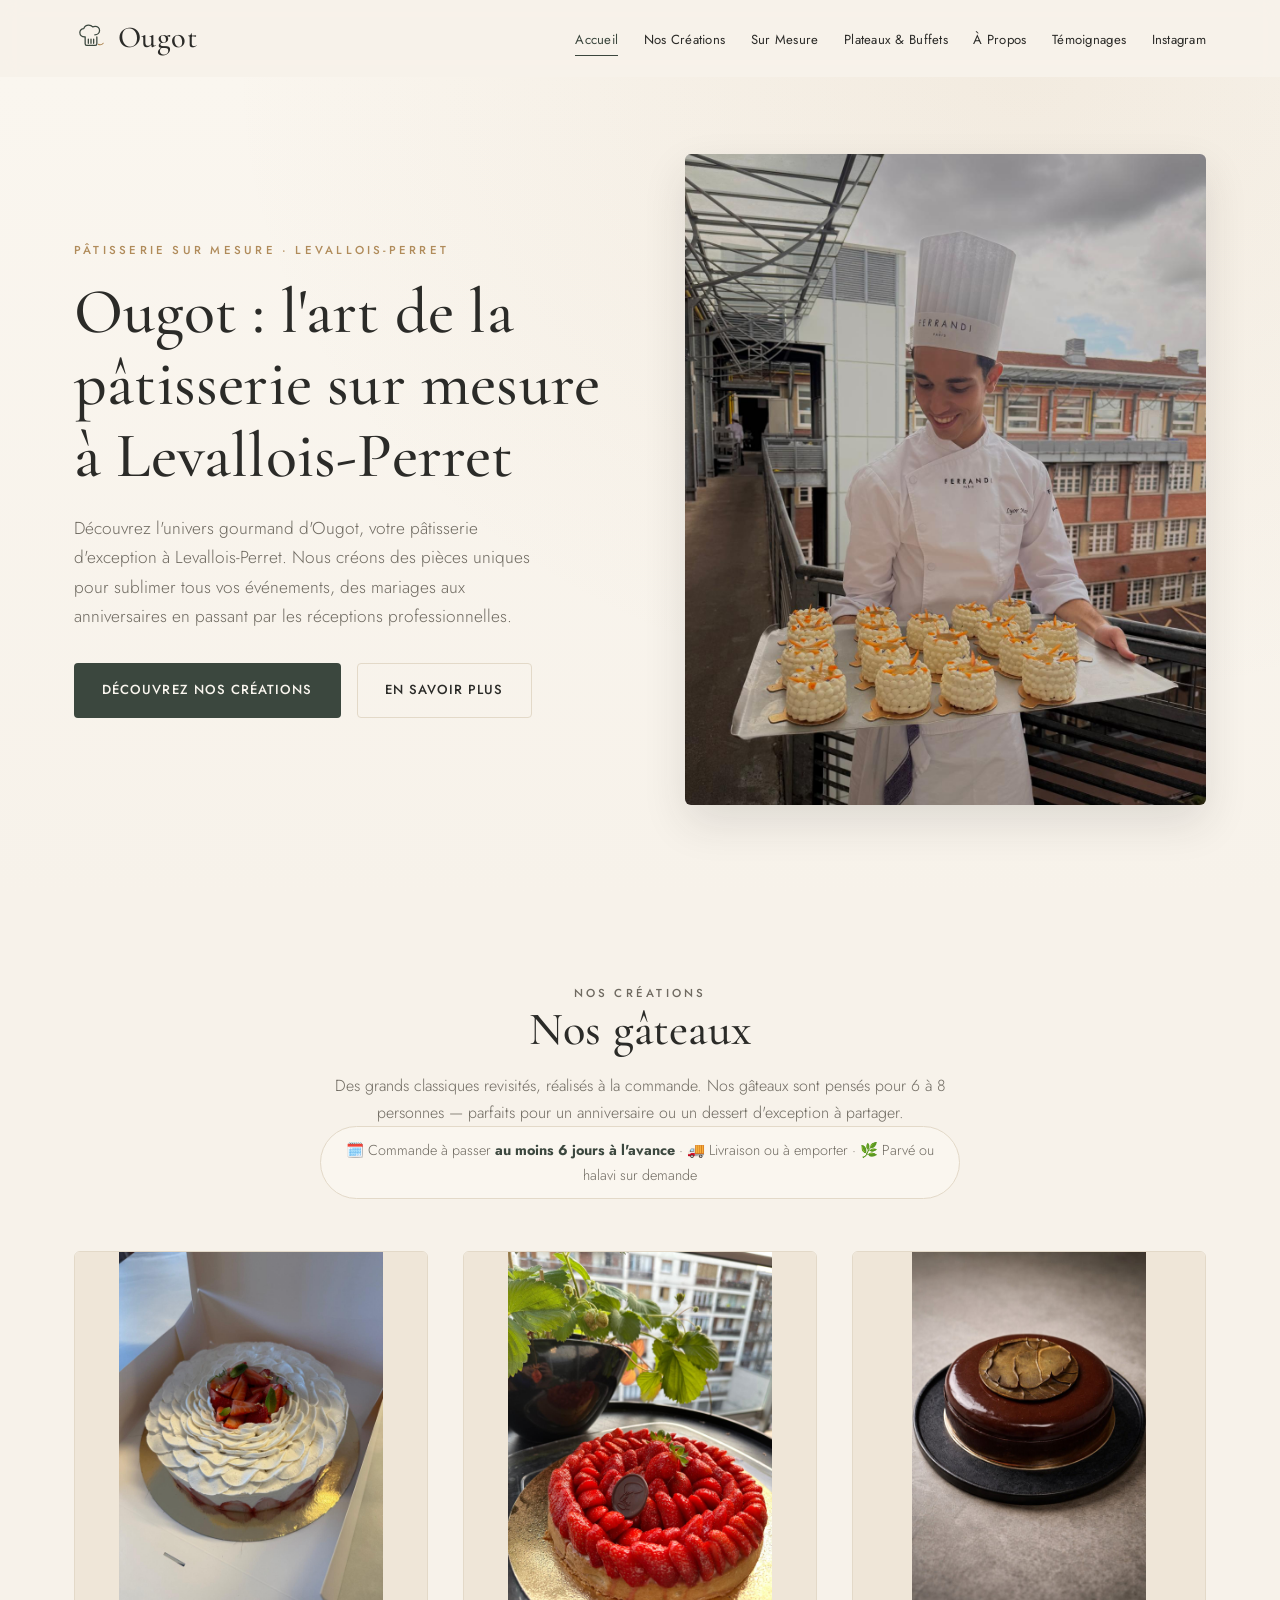
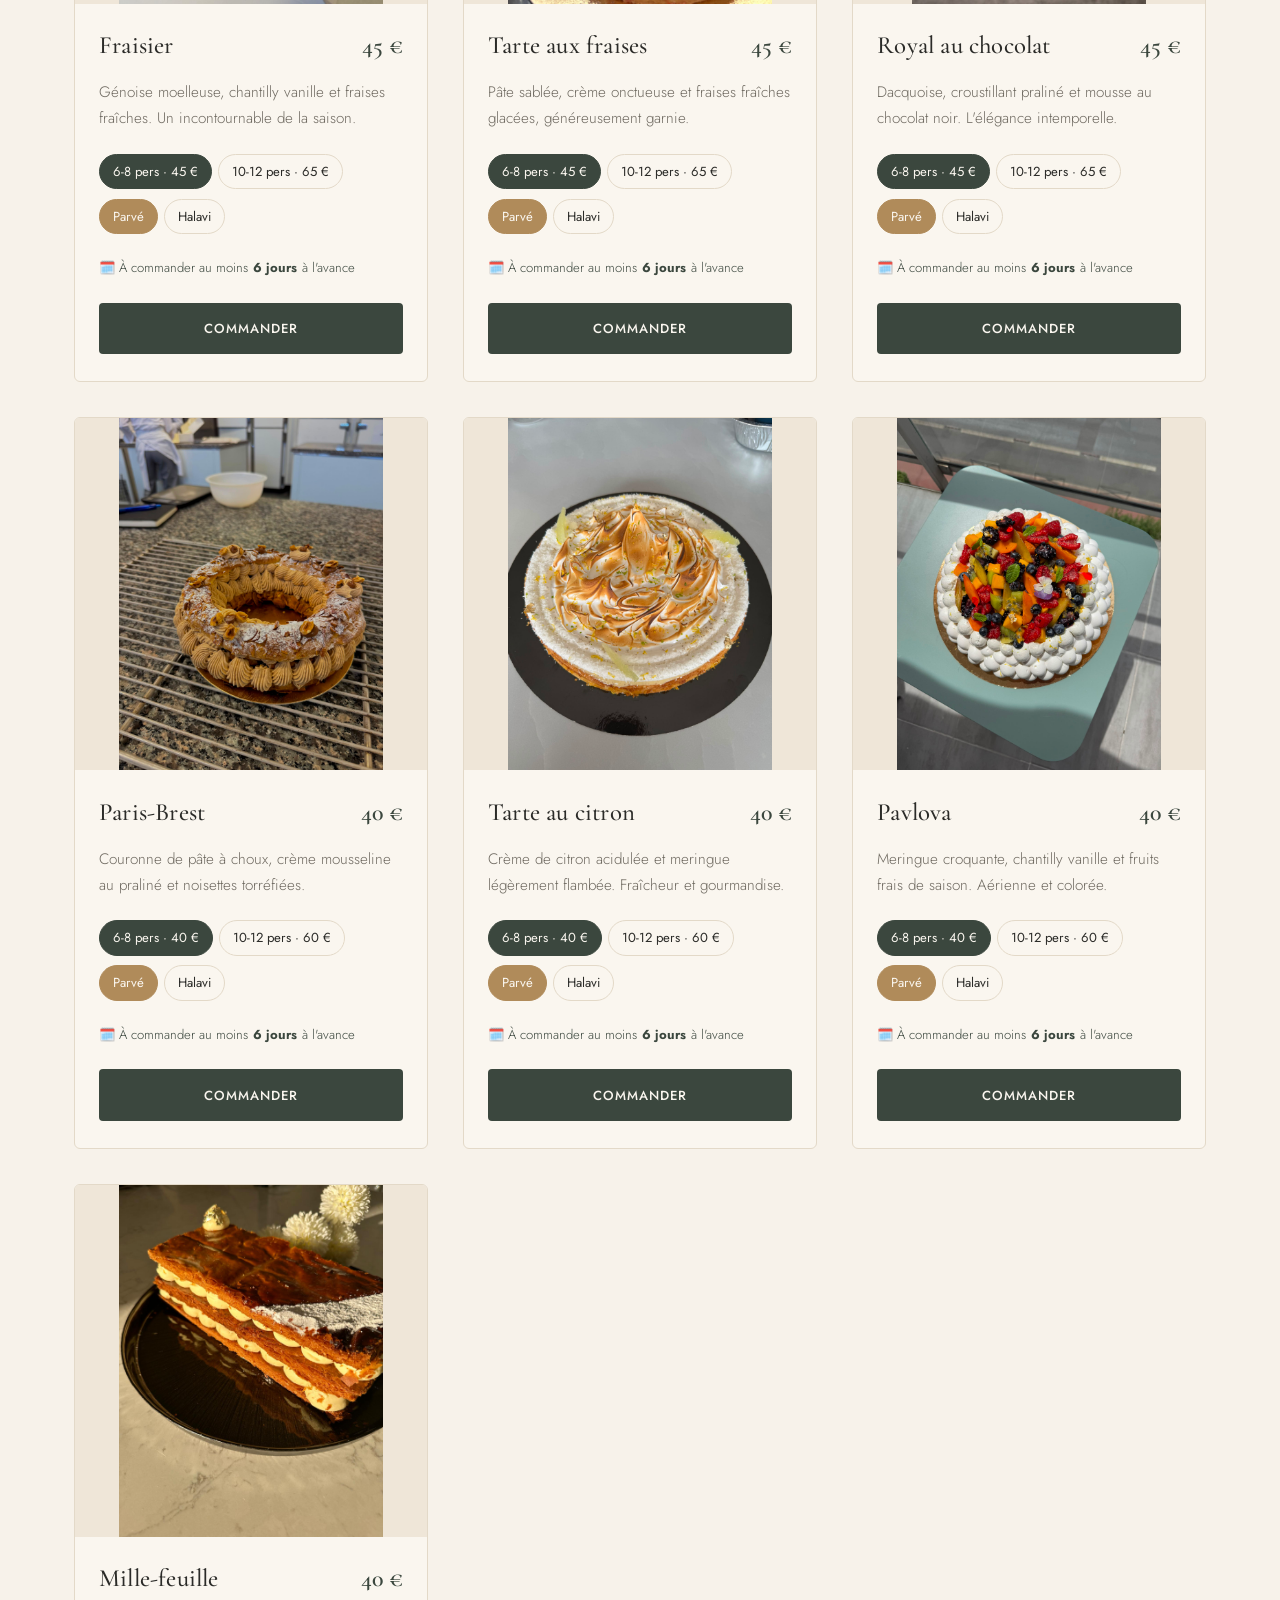
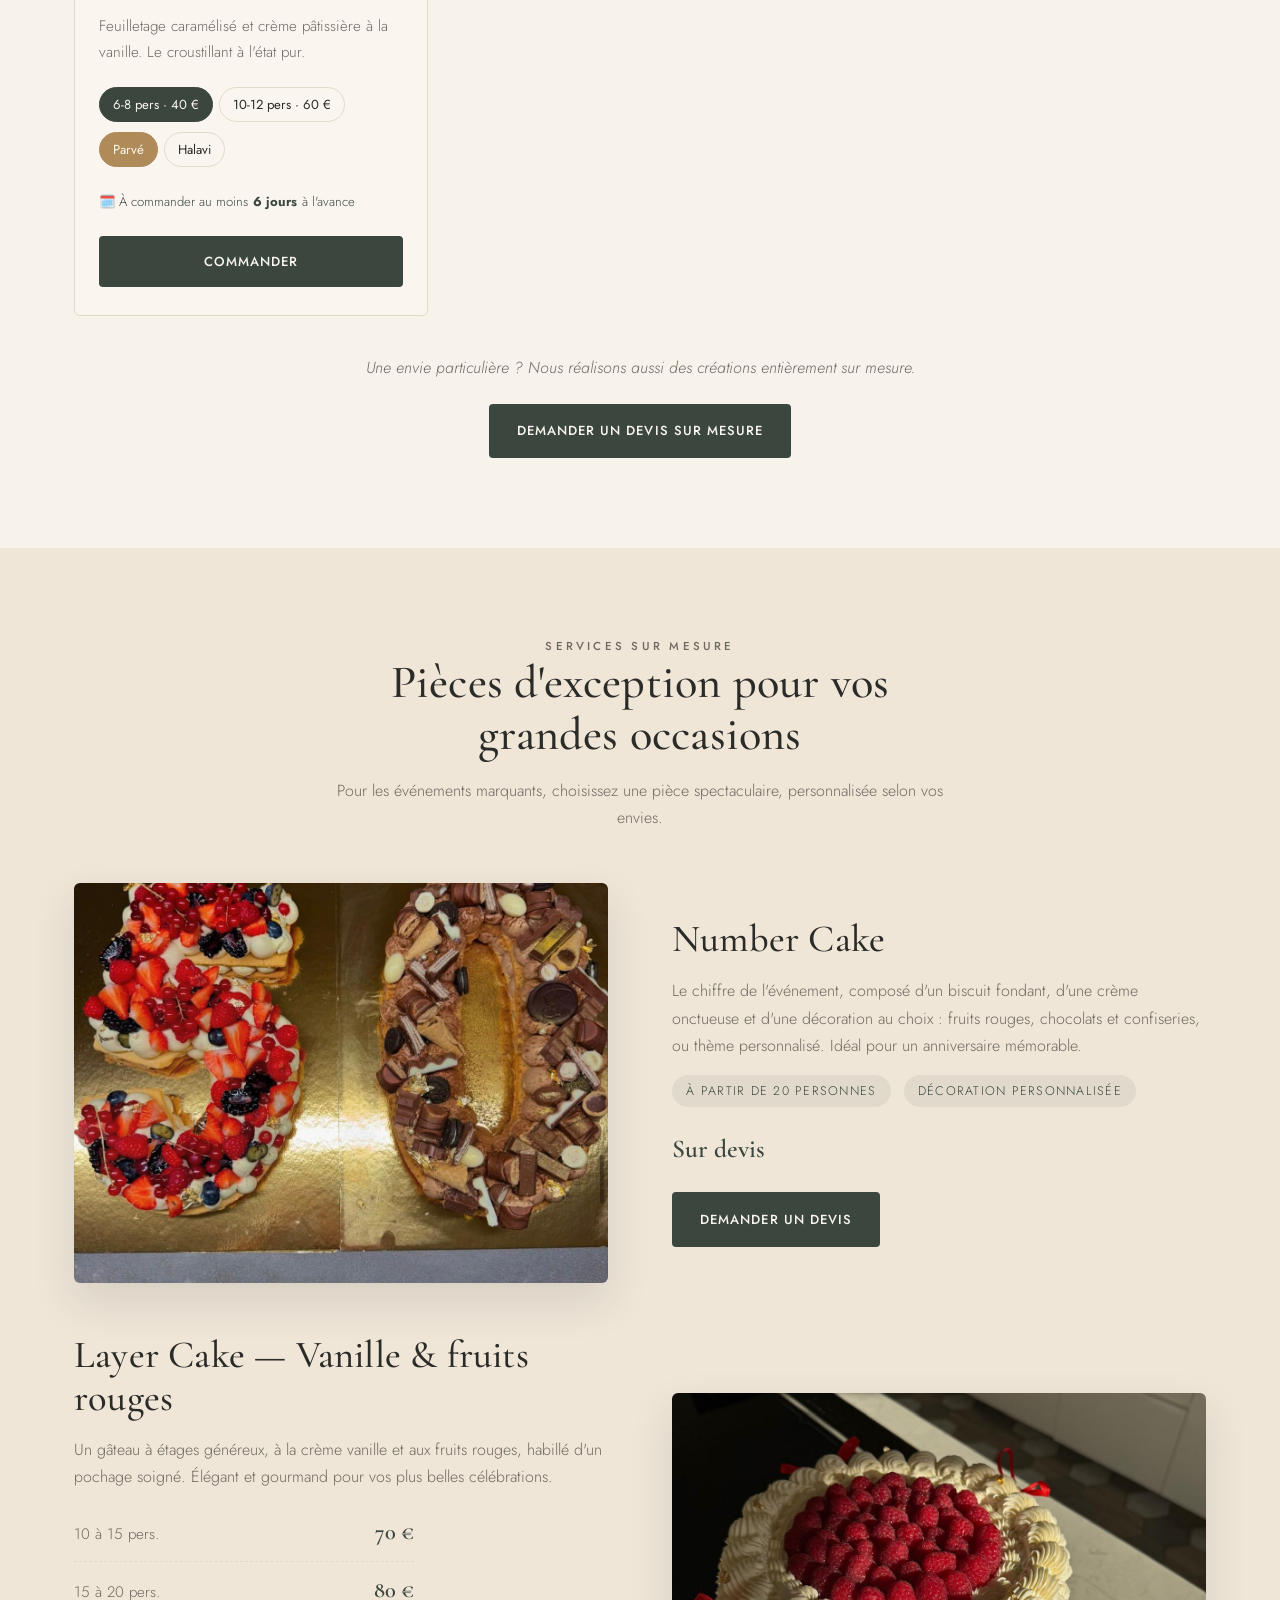
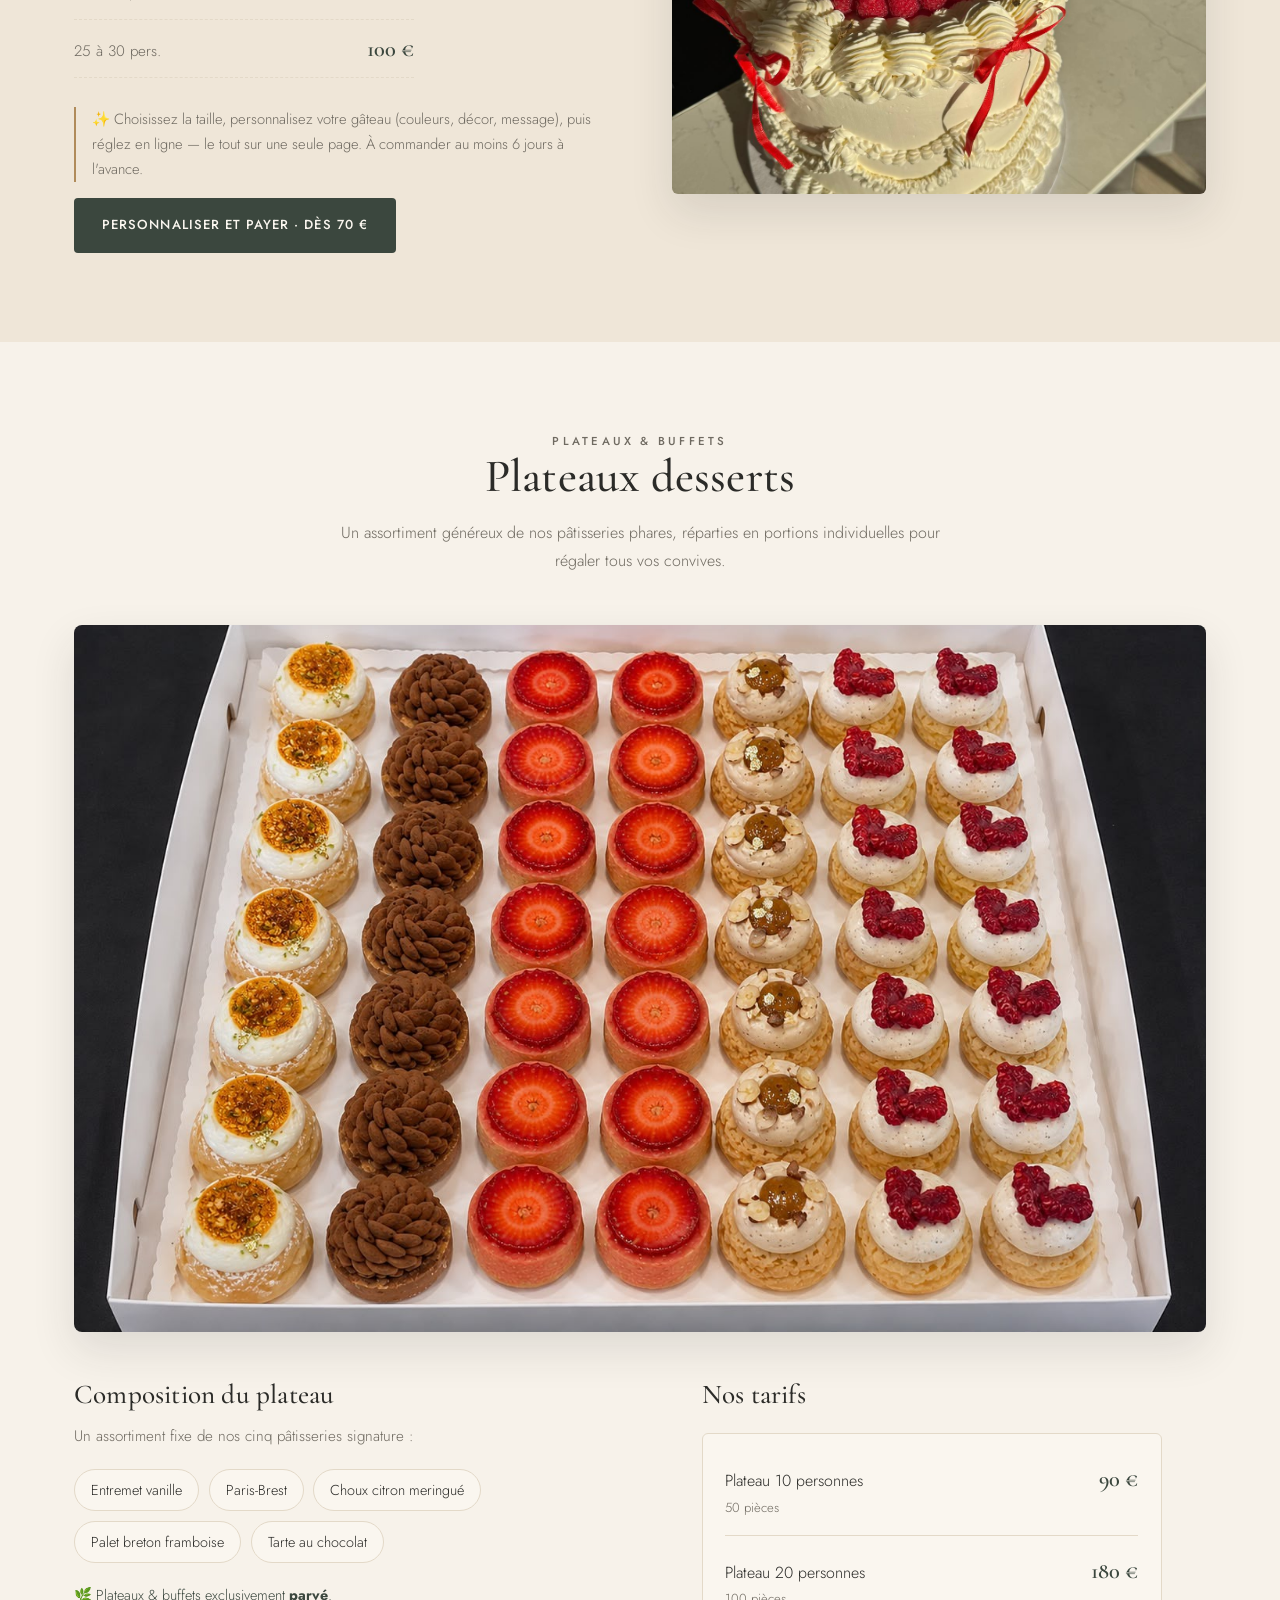
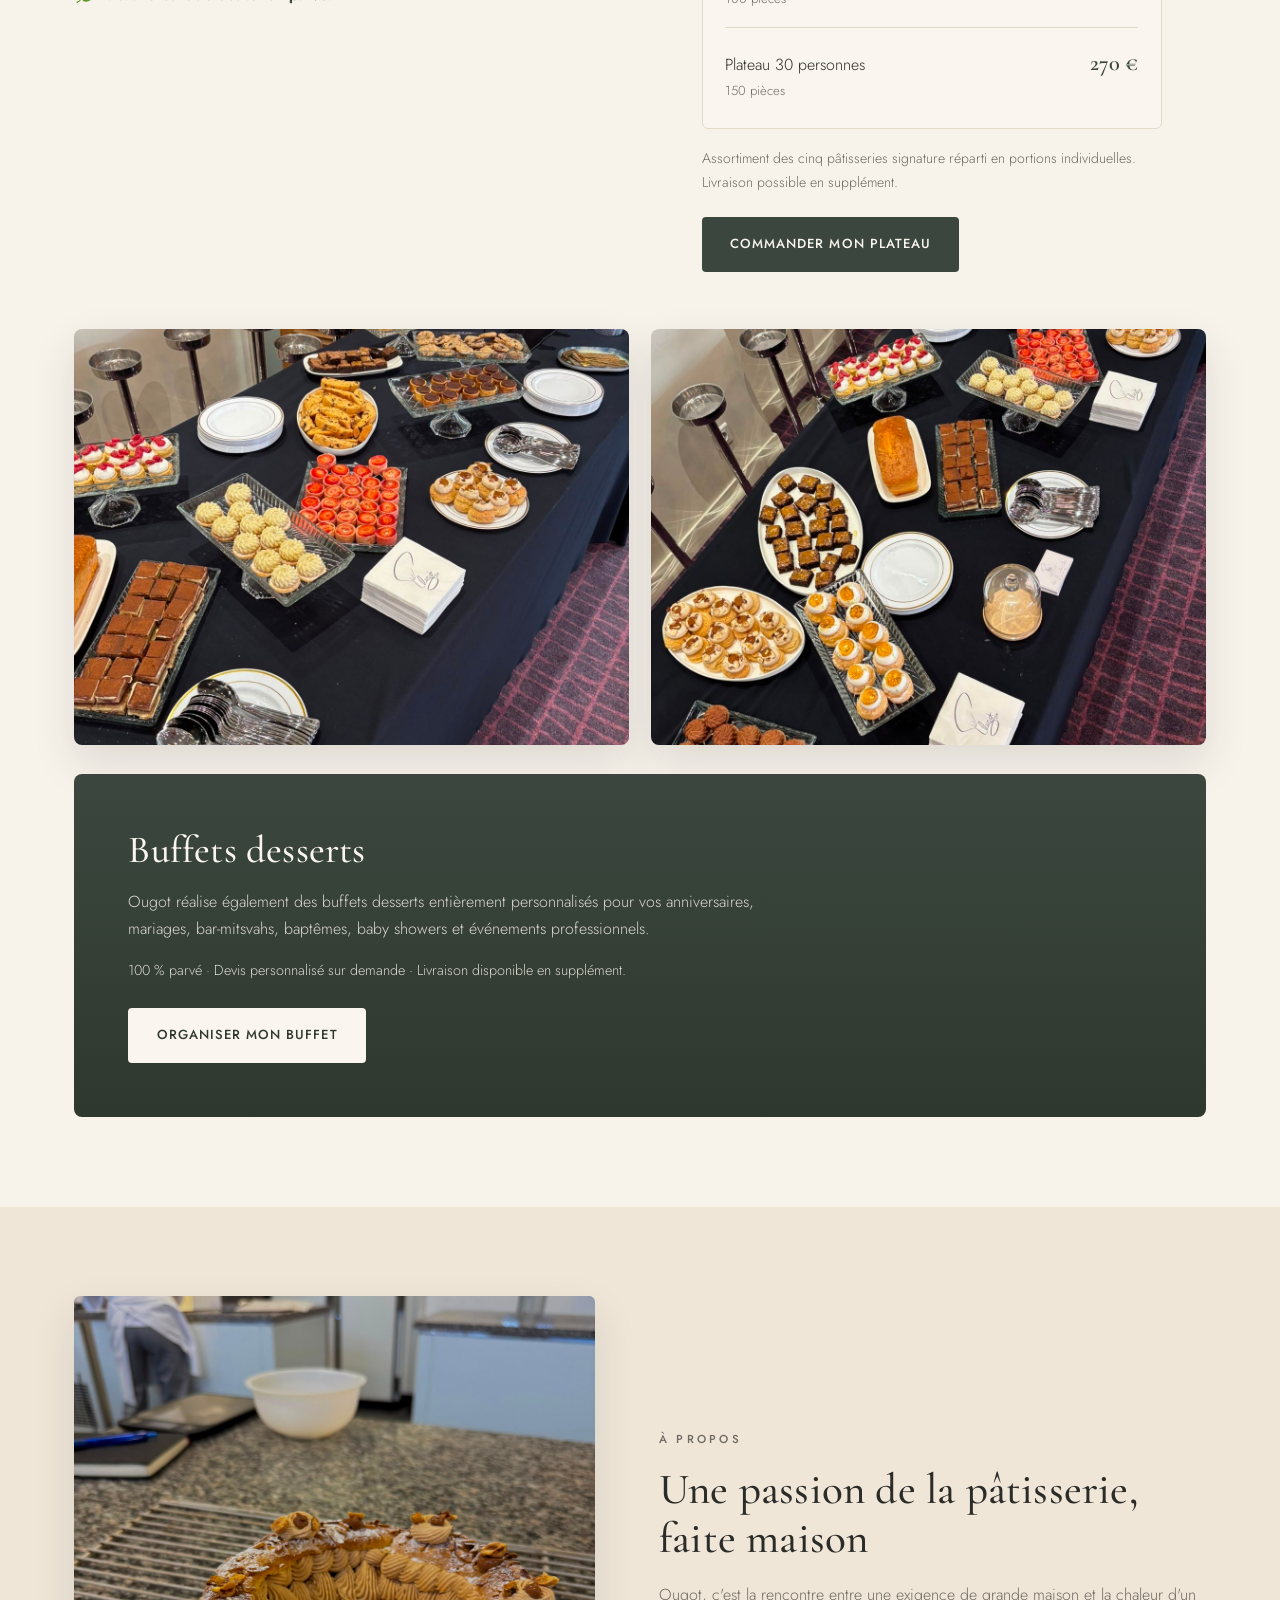
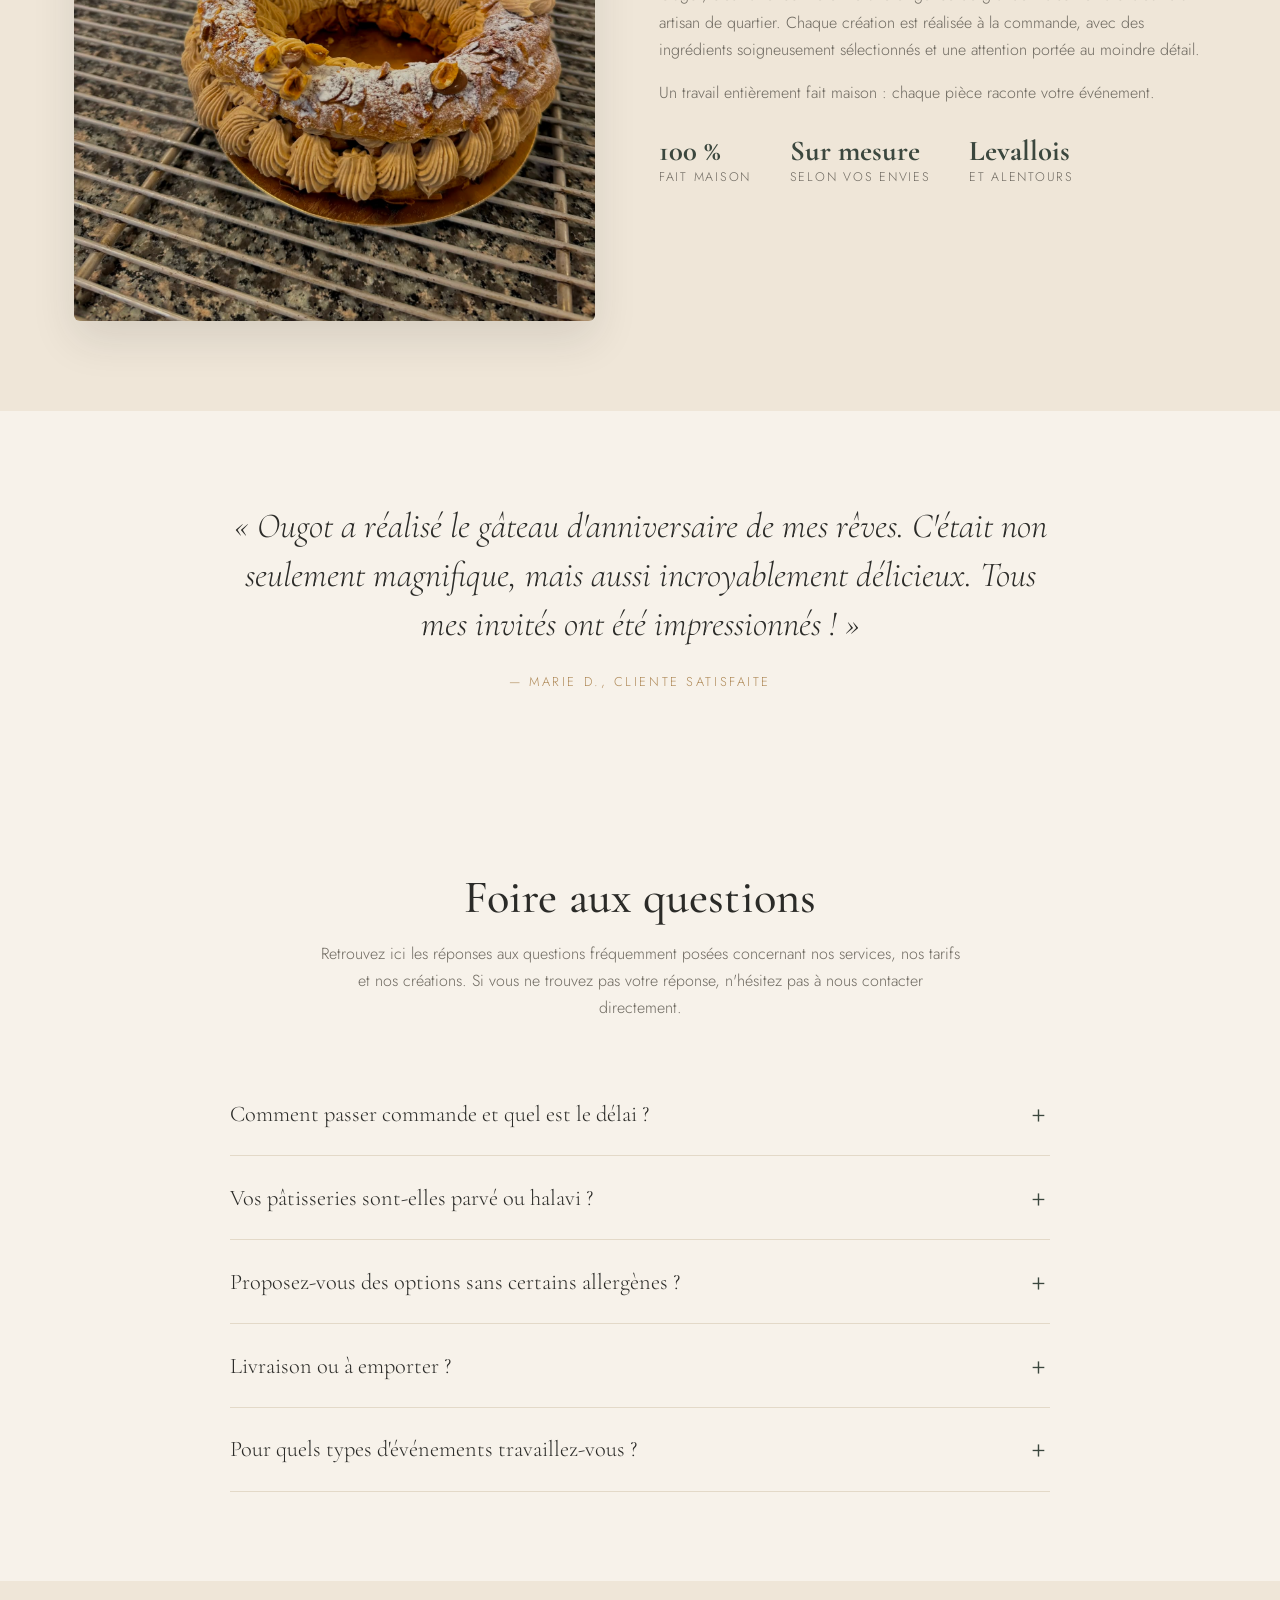
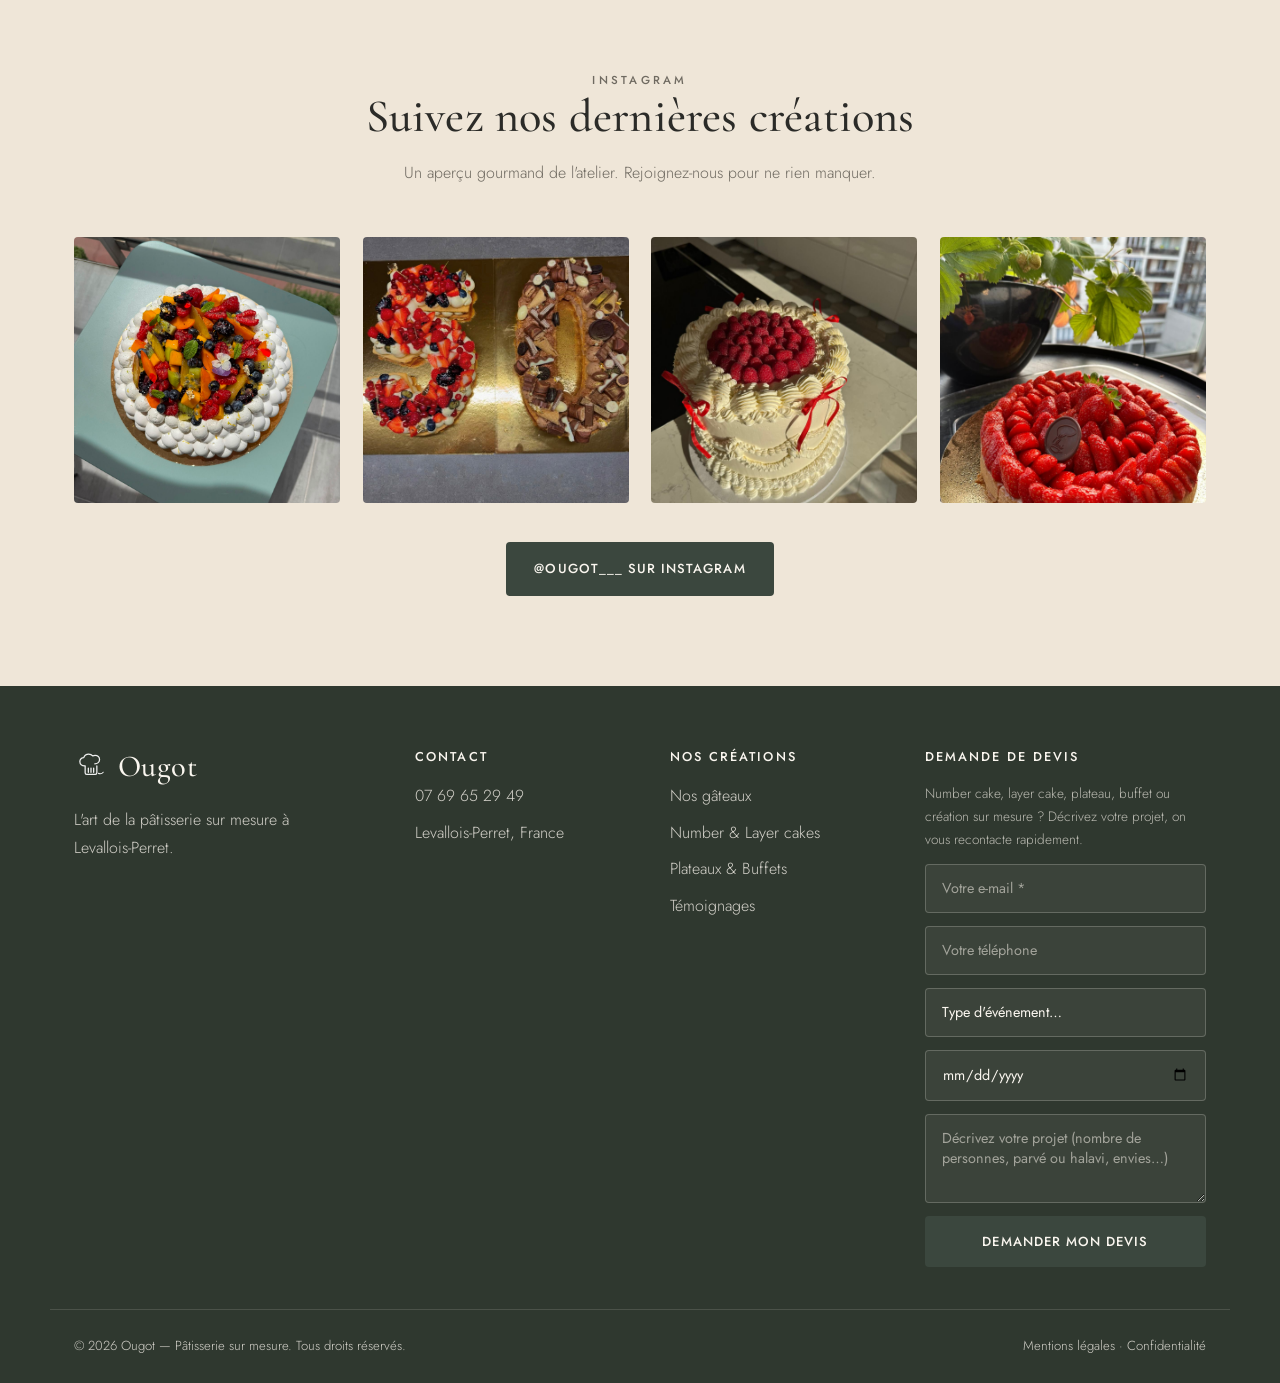
==== commit 8c2a4f94: "Orthographe: 'Pareve' -> 'Parvé' partout (texte visible: boutons gateaux, FAQ, plateaux, buffets, de" ====
--- a/index.html
+++ b/index.html
@@ -80,7 +80,7 @@
             Des grands classiques revisités, réalisés à la commande. Nos gâteaux sont pensés pour
             6 à 8 personnes — parfaits pour un anniversaire ou un dessert d'exception à partager.
           </p>
-          <p class="lead-notice">🗓️ Commande à passer <strong>au moins 6 jours à l'avance</strong> · 🚚 Livraison ou à emporter · 🌿 Pareve ou halavi sur demande</p>
+          <p class="lead-notice">🗓️ Commande à passer <strong>au moins 6 jours à l'avance</strong> · 🚚 Livraison ou à emporter · 🌿 Parvé ou halavi sur demande</p>
         </div>
 
         <div class="menu-grid">
@@ -94,8 +94,8 @@
                   <button type="button" class="opt is-active" data-price="45" data-serves="6 à 8 pers." data-pay="https://buy.stripe.com/dRm8wPe2r5ID0OE06k18c01">6-8 pers · 45 €</button>
                   <button type="button" class="opt" data-price="65" data-serves="10 à 12 pers." data-pay="https://buy.stripe.com/6oU28r8I73AveFu2es18c0b">10-12 pers · 65 €</button>
                 </div>
-                <div class="opt-group opt-kind" role="group" aria-label="Pareve ou halavi">
-                  <button type="button" class="opt is-active" data-kind="Pareve">Pareve</button>
+                <div class="opt-group opt-kind" role="group" aria-label="Parvé ou halavi">
+                  <button type="button" class="opt is-active" data-kind="Parvé">Parvé</button>
                   <button type="button" class="opt" data-kind="Halavi">Halavi</button>
                 </div>
               </div>
@@ -113,10 +113,10 @@
               <div class="cake-options">
                 <div class="opt-group opt-size" role="group" aria-label="Nombre de personnes">
                   <button type="button" class="opt is-active" data-price="45" data-serves="6 à 8 pers." data-pay="https://buy.stripe.com/fZudR98I7fjdcxm2es18c06">6-8 pers · 45 €</button>
-                  <button type="button" class="opt" data-price="65" data-serves="10 à 12 pers." data-pay="">10-12 pers · 65 €</button>
-                </div>
-                <div class="opt-group opt-kind" role="group" aria-label="Pareve ou halavi">
-                  <button type="button" class="opt is-active" data-kind="Pareve">Pareve</button>
+                  <button type="button" class="opt" data-price="65" data-serves="10 à 12 pers." data-pay="https://buy.stripe.com/6oU9ATf6vc711SIg5i18c0g">10-12 pers · 65 €</button>
+                </div>
+                <div class="opt-group opt-kind" role="group" aria-label="Parvé ou halavi">
+                  <button type="button" class="opt is-active" data-kind="Parvé">Parvé</button>
                   <button type="button" class="opt" data-kind="Halavi">Halavi</button>
                 </div>
               </div>
@@ -136,8 +136,8 @@
                   <button type="button" class="opt is-active" data-price="45" data-serves="6 à 8 pers." data-pay="https://buy.stripe.com/7sYcN5cYn9YTbti8CQ18c00">6-8 pers · 45 €</button>
                   <button type="button" class="opt" data-price="65" data-serves="10 à 12 pers." data-pay="https://buy.stripe.com/5kQ28raQf0ojdBq8CQ18c0a">10-12 pers · 65 €</button>
                 </div>
-                <div class="opt-group opt-kind" role="group" aria-label="Pareve ou halavi">
-                  <button type="button" class="opt is-active" data-kind="Pareve">Pareve</button>
+                <div class="opt-group opt-kind" role="group" aria-label="Parvé ou halavi">
+                  <button type="button" class="opt is-active" data-kind="Parvé">Parvé</button>
                   <button type="button" class="opt" data-kind="Halavi">Halavi</button>
                 </div>
               </div>
@@ -157,8 +157,8 @@
                   <button type="button" class="opt is-active" data-price="40" data-serves="6 à 8 pers." data-pay="https://buy.stripe.com/fZu5kD2jJ6MH40Q1ao18c02">6-8 pers · 40 €</button>
                   <button type="button" class="opt" data-price="60" data-serves="10 à 12 pers." data-pay="https://buy.stripe.com/fZu9ATcYn0oj7d21ao18c0c">10-12 pers · 60 €</button>
                 </div>
-                <div class="opt-group opt-kind" role="group" aria-label="Pareve ou halavi">
-                  <button type="button" class="opt is-active" data-kind="Pareve">Pareve</button>
+                <div class="opt-group opt-kind" role="group" aria-label="Parvé ou halavi">
+                  <button type="button" class="opt is-active" data-kind="Parvé">Parvé</button>
                   <button type="button" class="opt" data-kind="Halavi">Halavi</button>
                 </div>
               </div>
@@ -178,8 +178,8 @@
                   <button type="button" class="opt is-active" data-price="40" data-serves="6 à 8 pers." data-pay="https://buy.stripe.com/6oUbJ1aQf4EzfJy1ao18c03">6-8 pers · 40 €</button>
                   <button type="button" class="opt" data-price="60" data-serves="10 à 12 pers." data-pay="https://buy.stripe.com/dRm4gz6zZ3Av40Q7yM18c0d">10-12 pers · 60 €</button>
                 </div>
-                <div class="opt-group opt-kind" role="group" aria-label="Pareve ou halavi">
-                  <button type="button" class="opt is-active" data-kind="Pareve">Pareve</button>
+                <div class="opt-group opt-kind" role="group" aria-label="Parvé ou halavi">
+                  <button type="button" class="opt is-active" data-kind="Parvé">Parvé</button>
                   <button type="button" class="opt" data-kind="Halavi">Halavi</button>
                 </div>
               </div>
@@ -199,8 +199,8 @@
                   <button type="button" class="opt is-active" data-price="40" data-serves="6 à 8 pers." data-pay="https://buy.stripe.com/fZu14n1fFfjd9ladXa18c04">6-8 pers · 40 €</button>
                   <button type="button" class="opt" data-price="60" data-serves="10 à 12 pers." data-pay="https://buy.stripe.com/aFa4gzcYn1sn40Q8CQ18c0e">10-12 pers · 60 €</button>
                 </div>
-                <div class="opt-group opt-kind" role="group" aria-label="Pareve ou halavi">
-                  <button type="button" class="opt is-active" data-kind="Pareve">Pareve</button>
+                <div class="opt-group opt-kind" role="group" aria-label="Parvé ou halavi">
+                  <button type="button" class="opt is-active" data-kind="Parvé">Parvé</button>
                   <button type="button" class="opt" data-kind="Halavi">Halavi</button>
                 </div>
               </div>
@@ -220,8 +220,8 @@
                   <button type="button" class="opt is-active" data-price="40" data-serves="6 à 8 pers." data-pay="https://buy.stripe.com/3cI8wP5vVc71dBqg5i18c05">6-8 pers · 40 €</button>
                   <button type="button" class="opt" data-price="60" data-serves="10 à 12 pers." data-pay="https://buy.stripe.com/cNi4gz4rR7QL9la6uI18c0f">10-12 pers · 60 €</button>
                 </div>
-                <div class="opt-group opt-kind" role="group" aria-label="Pareve ou halavi">
-                  <button type="button" class="opt is-active" data-kind="Pareve">Pareve</button>
+                <div class="opt-group opt-kind" role="group" aria-label="Parvé ou halavi">
+                  <button type="button" class="opt is-active" data-kind="Parvé">Parvé</button>
                   <button type="button" class="opt" data-kind="Halavi">Halavi</button>
                 </div>
               </div>
@@ -310,7 +310,7 @@
               <li>Palet breton framboise</li>
               <li>Tarte au chocolat</li>
             </ul>
-            <p class="platter-pareve">🌿 Plateaux &amp; buffets exclusivement <strong>pareve</strong>.</p>
+            <p class="platter-pareve">🌿 Plateaux &amp; buffets exclusivement <strong>parvé</strong>.</p>
           </div>
 
           <div class="platter-pricing">
@@ -341,7 +341,7 @@
                 Ougot réalise également des buffets desserts entièrement personnalisés pour vos
                 anniversaires, mariages, bar-mitsvahs, baptêmes, baby showers et événements professionnels.
               </p>
-              <p class="buffet-meta">100 % pareve · Devis personnalisé sur demande · Livraison disponible en supplément.</p>
+              <p class="buffet-meta">100 % parvé · Devis personnalisé sur demande · Livraison disponible en supplément.</p>
               <a href="devis.html?type=buffet" class="btn btn-light">Organiser mon buffet</a>
             </div>
           </div>
@@ -404,8 +404,8 @@
             <div class="faq-answer"><p>Les commandes se font en ligne ou sur devis. Merci de prévoir un <strong>délai minimum de 6 jours</strong> avant votre événement, afin que nous puissions préparer chaque détail avec soin. Pour les grandes pièces et les buffets, un délai un peu plus long est conseillé.</p></div>
           </details>
           <details class="faq-item">
-            <summary>Vos pâtisseries sont-elles pareve ou halavi ?</summary>
-            <div class="faq-answer"><p>Les deux sont possibles sur demande. Précisez-nous votre choix (pareve ou halavi) lors de la commande. Nos plateaux et buffets sont, quant à eux, exclusivement <strong>pareve</strong>.</p></div>
+            <summary>Vos pâtisseries sont-elles parvé ou halavi ?</summary>
+            <div class="faq-answer"><p>Les deux sont possibles sur demande. Précisez-nous votre choix (parvé ou halavi) lors de la commande. Nos plateaux et buffets sont, quant à eux, exclusivement <strong>parvé</strong>.</p></div>
           </details>
           <details class="faq-item">
             <summary>Proposez-vous des options sans certains allergènes ?</summary>
@@ -490,7 +490,7 @@
           <label for="ff-date" class="visually-hidden">Date souhaitée</label>
           <input id="ff-date" type="date" />
           <label for="ff-message" class="visually-hidden">Votre projet</label>
-          <textarea id="ff-message" rows="3" placeholder="Décrivez votre projet (nombre de personnes, pareve ou halavi, envies…)"></textarea>
+          <textarea id="ff-message" rows="3" placeholder="Décrivez votre projet (nombre de personnes, parvé ou halavi, envies…)"></textarea>
           <button type="submit" class="btn btn-primary btn-block">Demander mon devis</button>
         </form>
         <p class="footer-devis-msg" id="devis-msg" hidden></p>
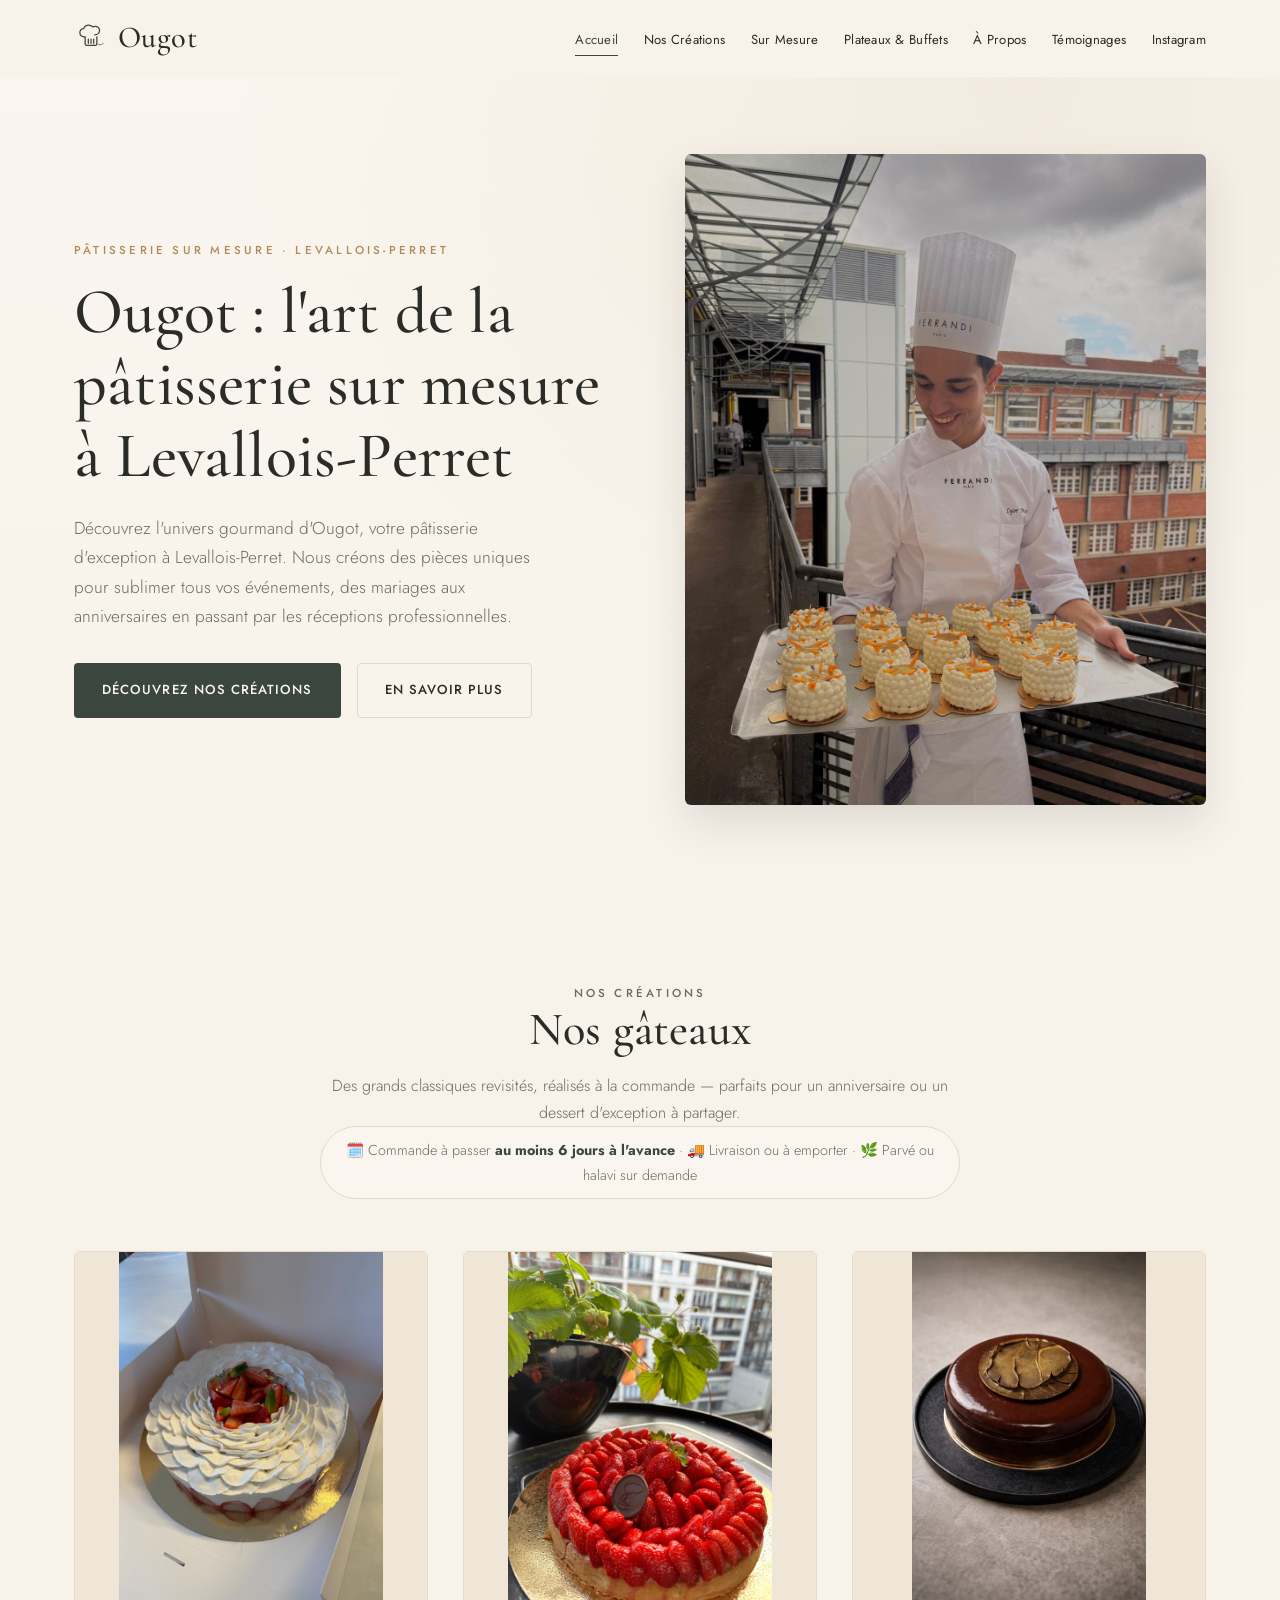
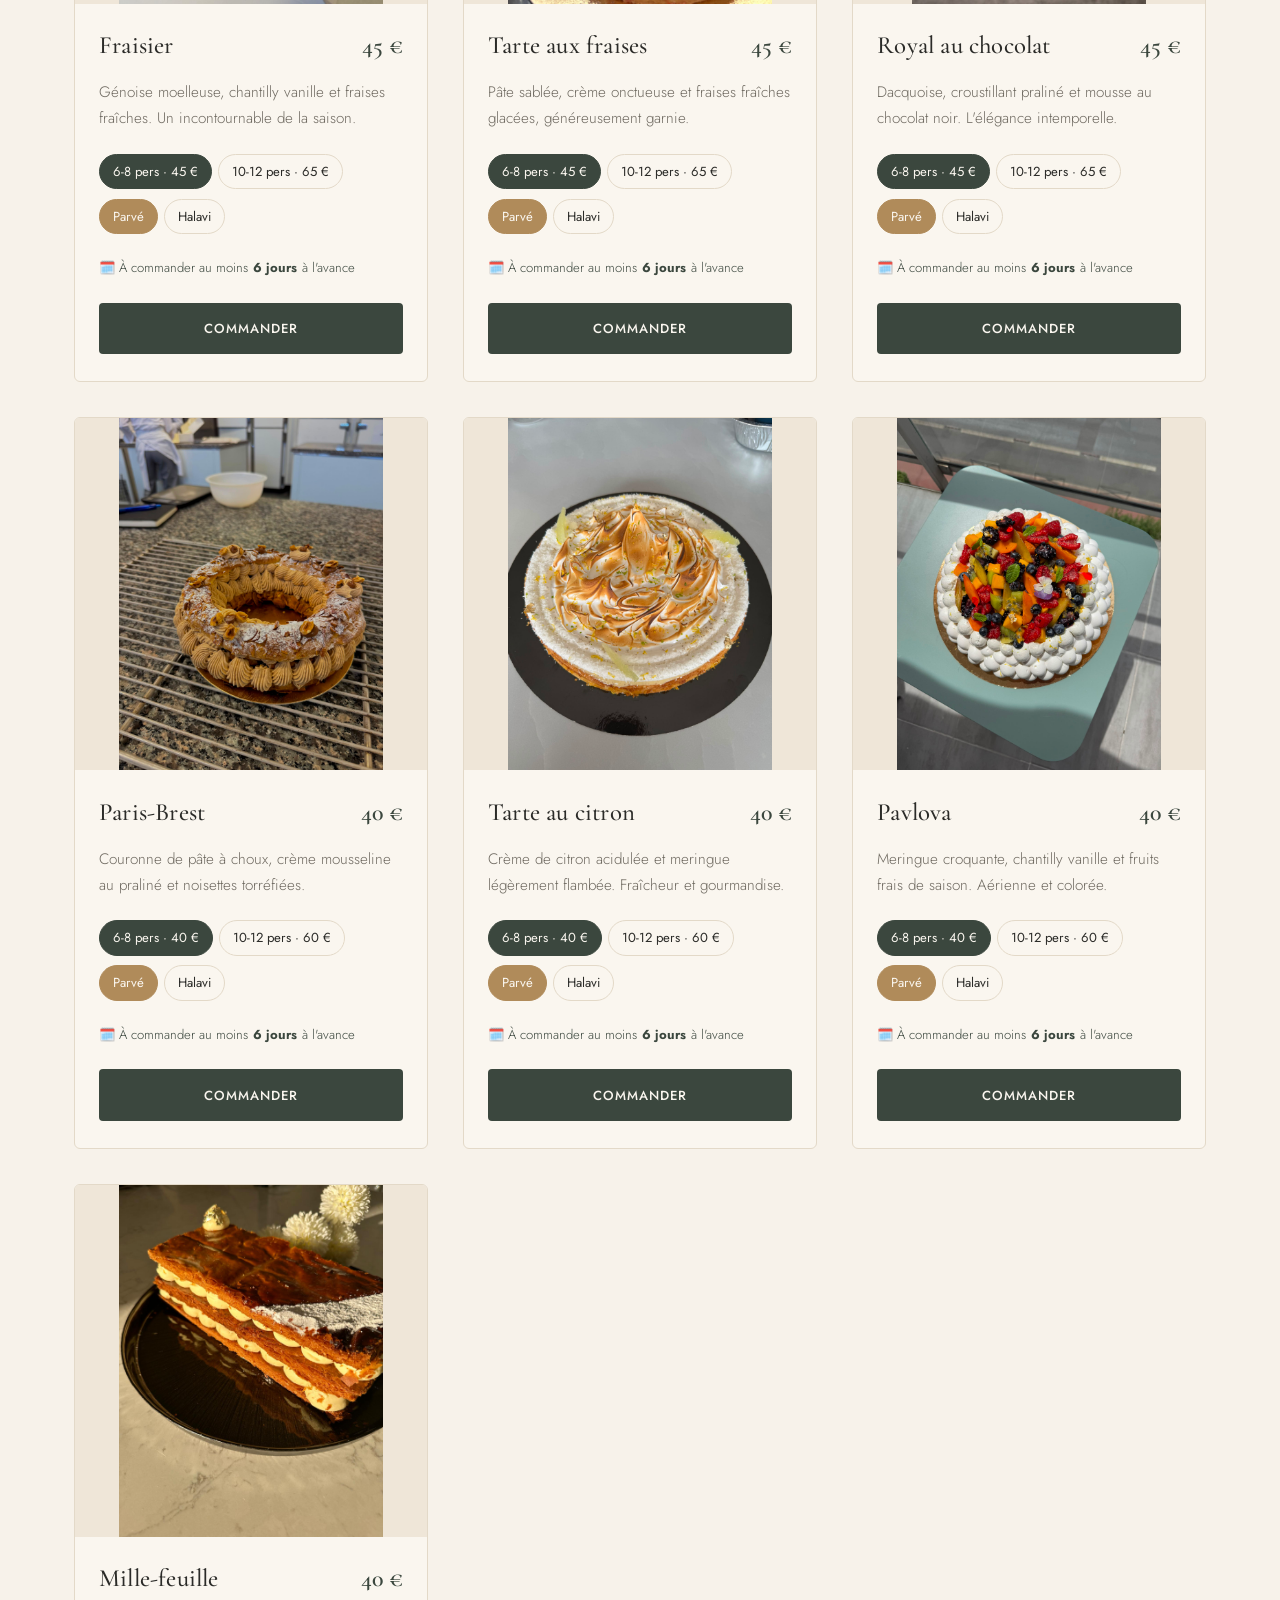
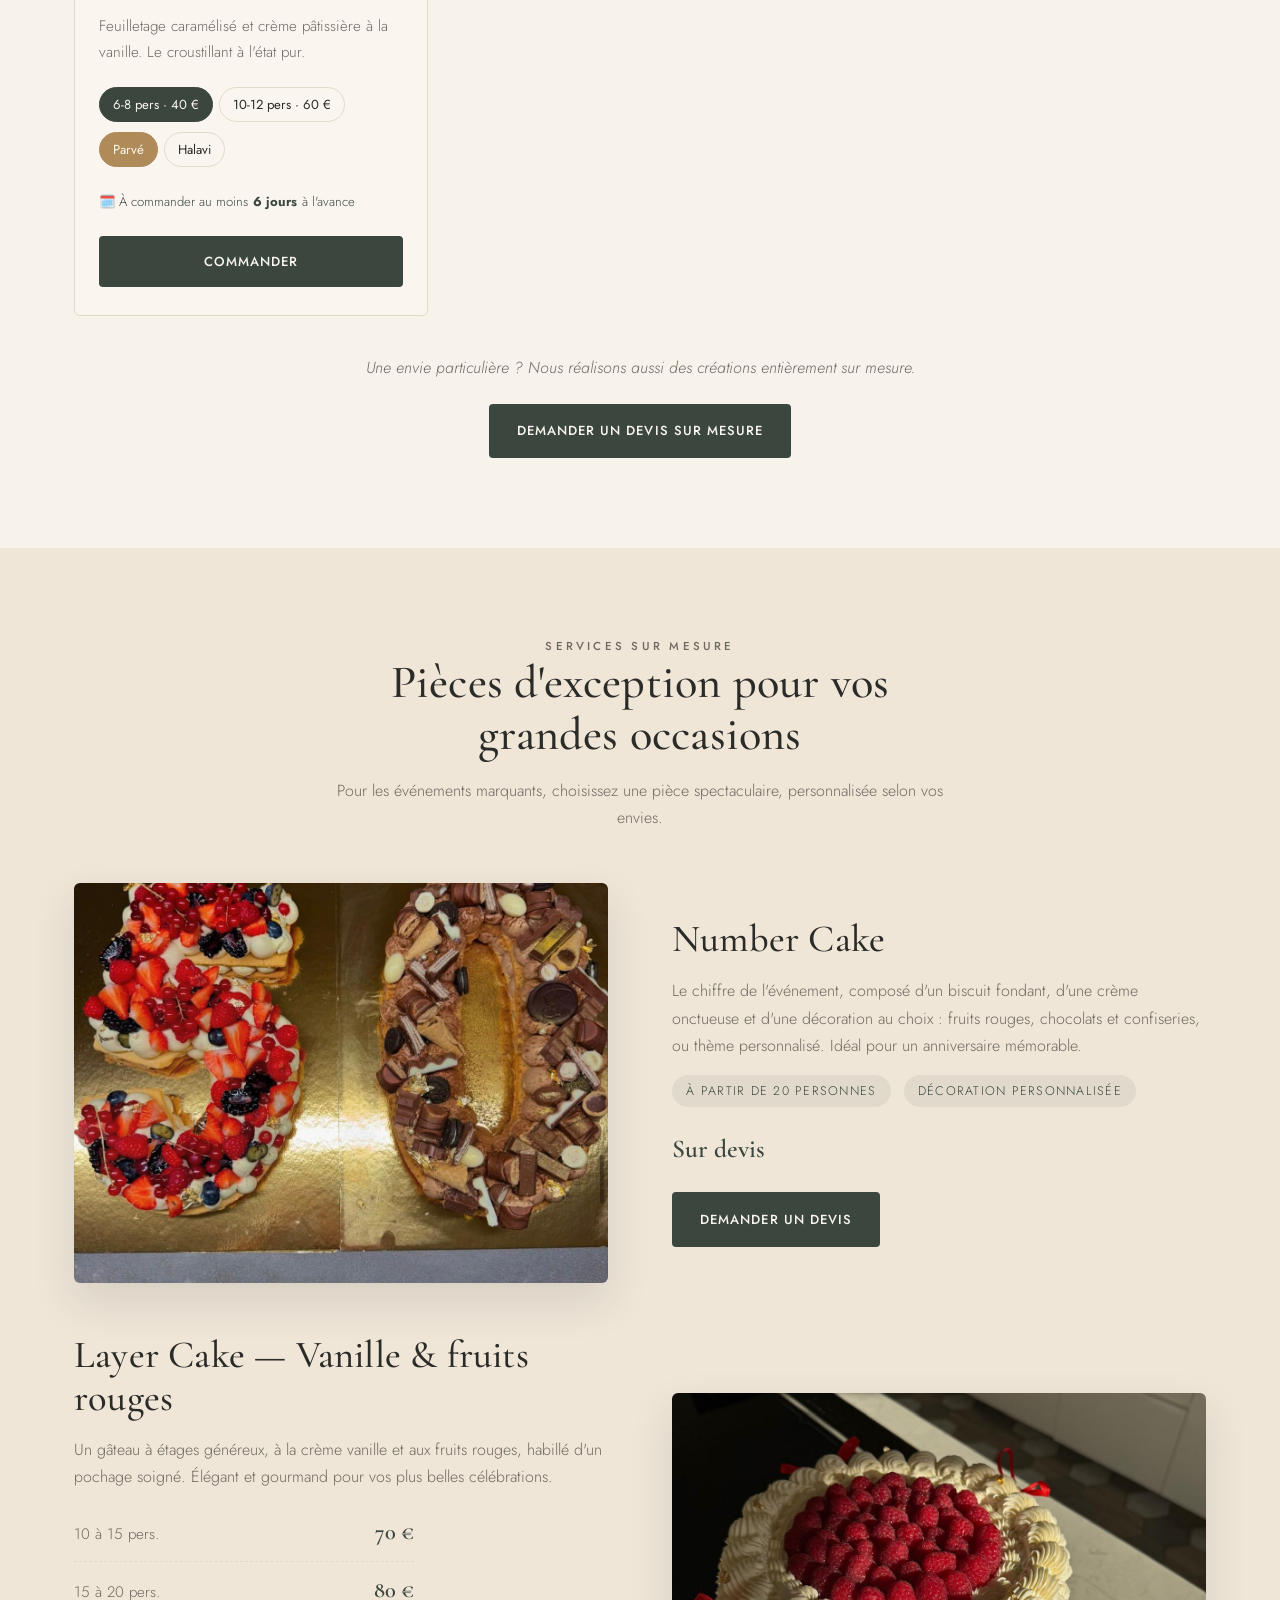
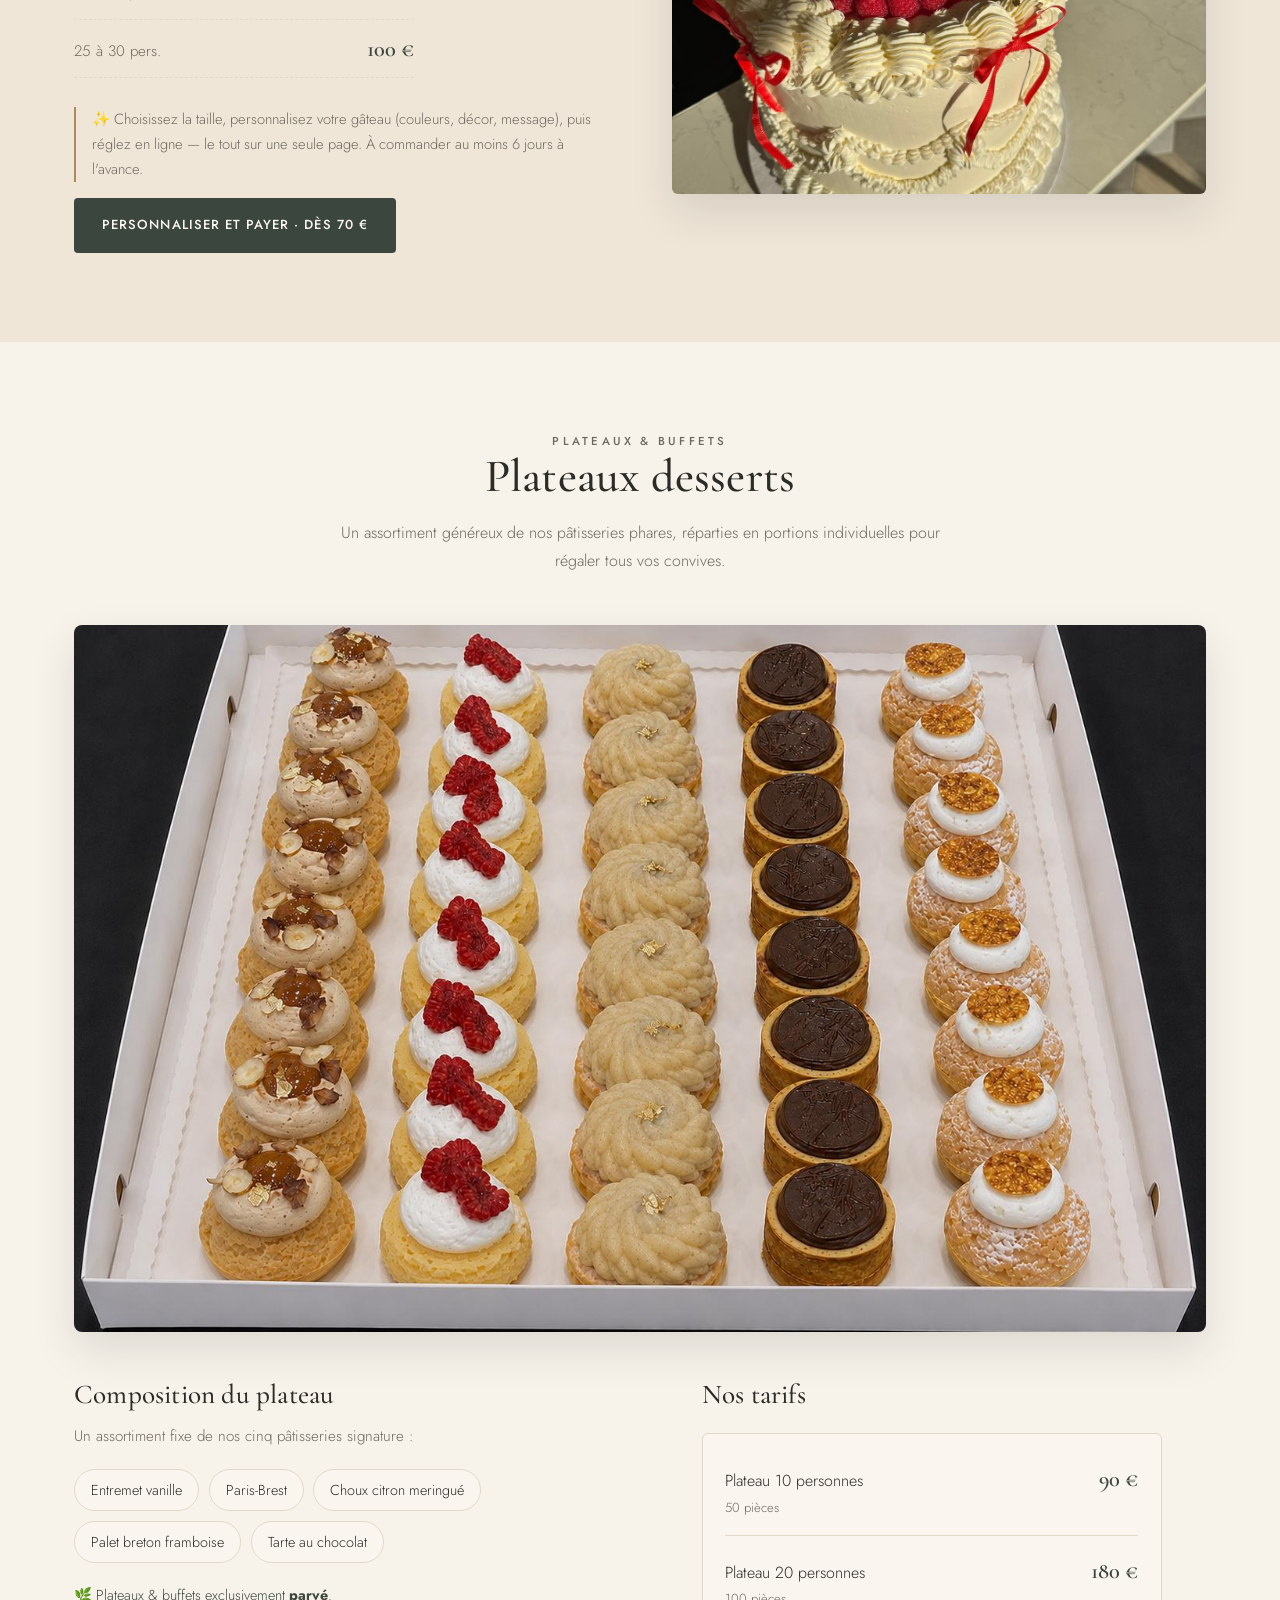
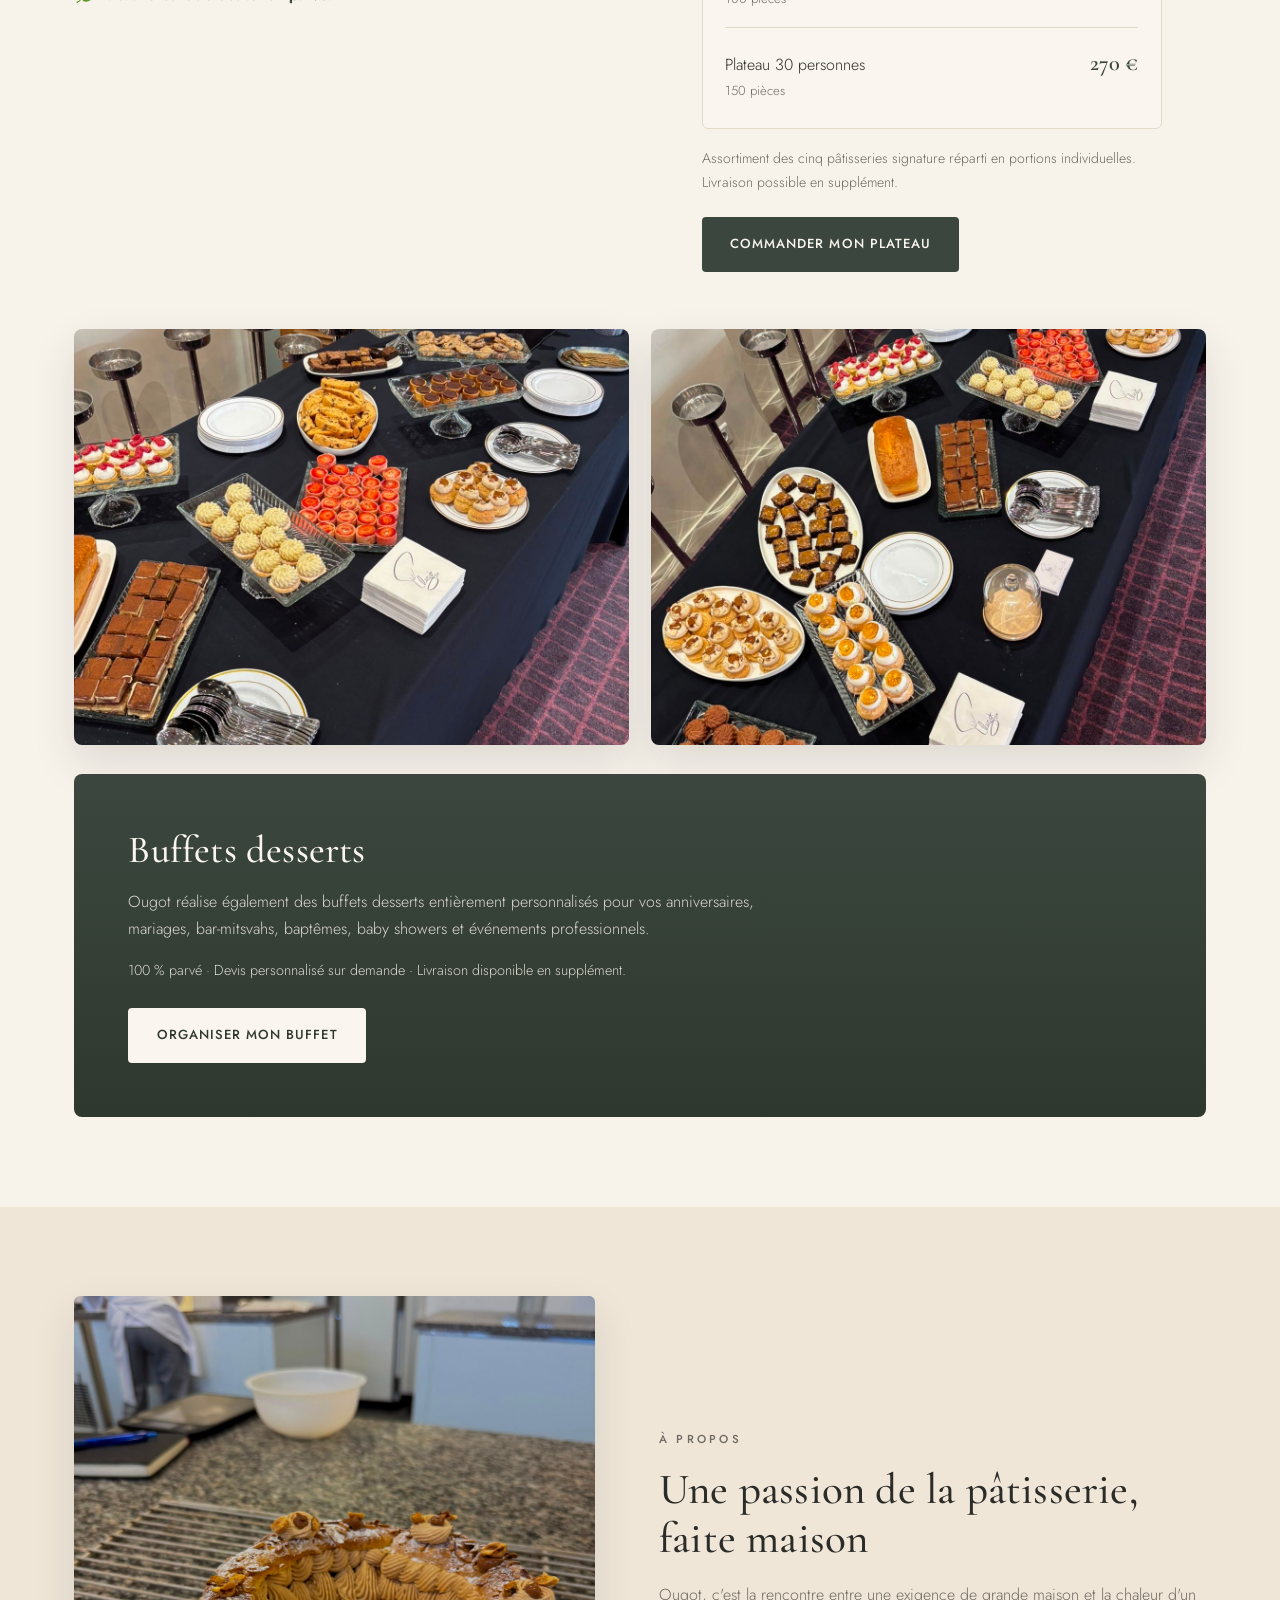
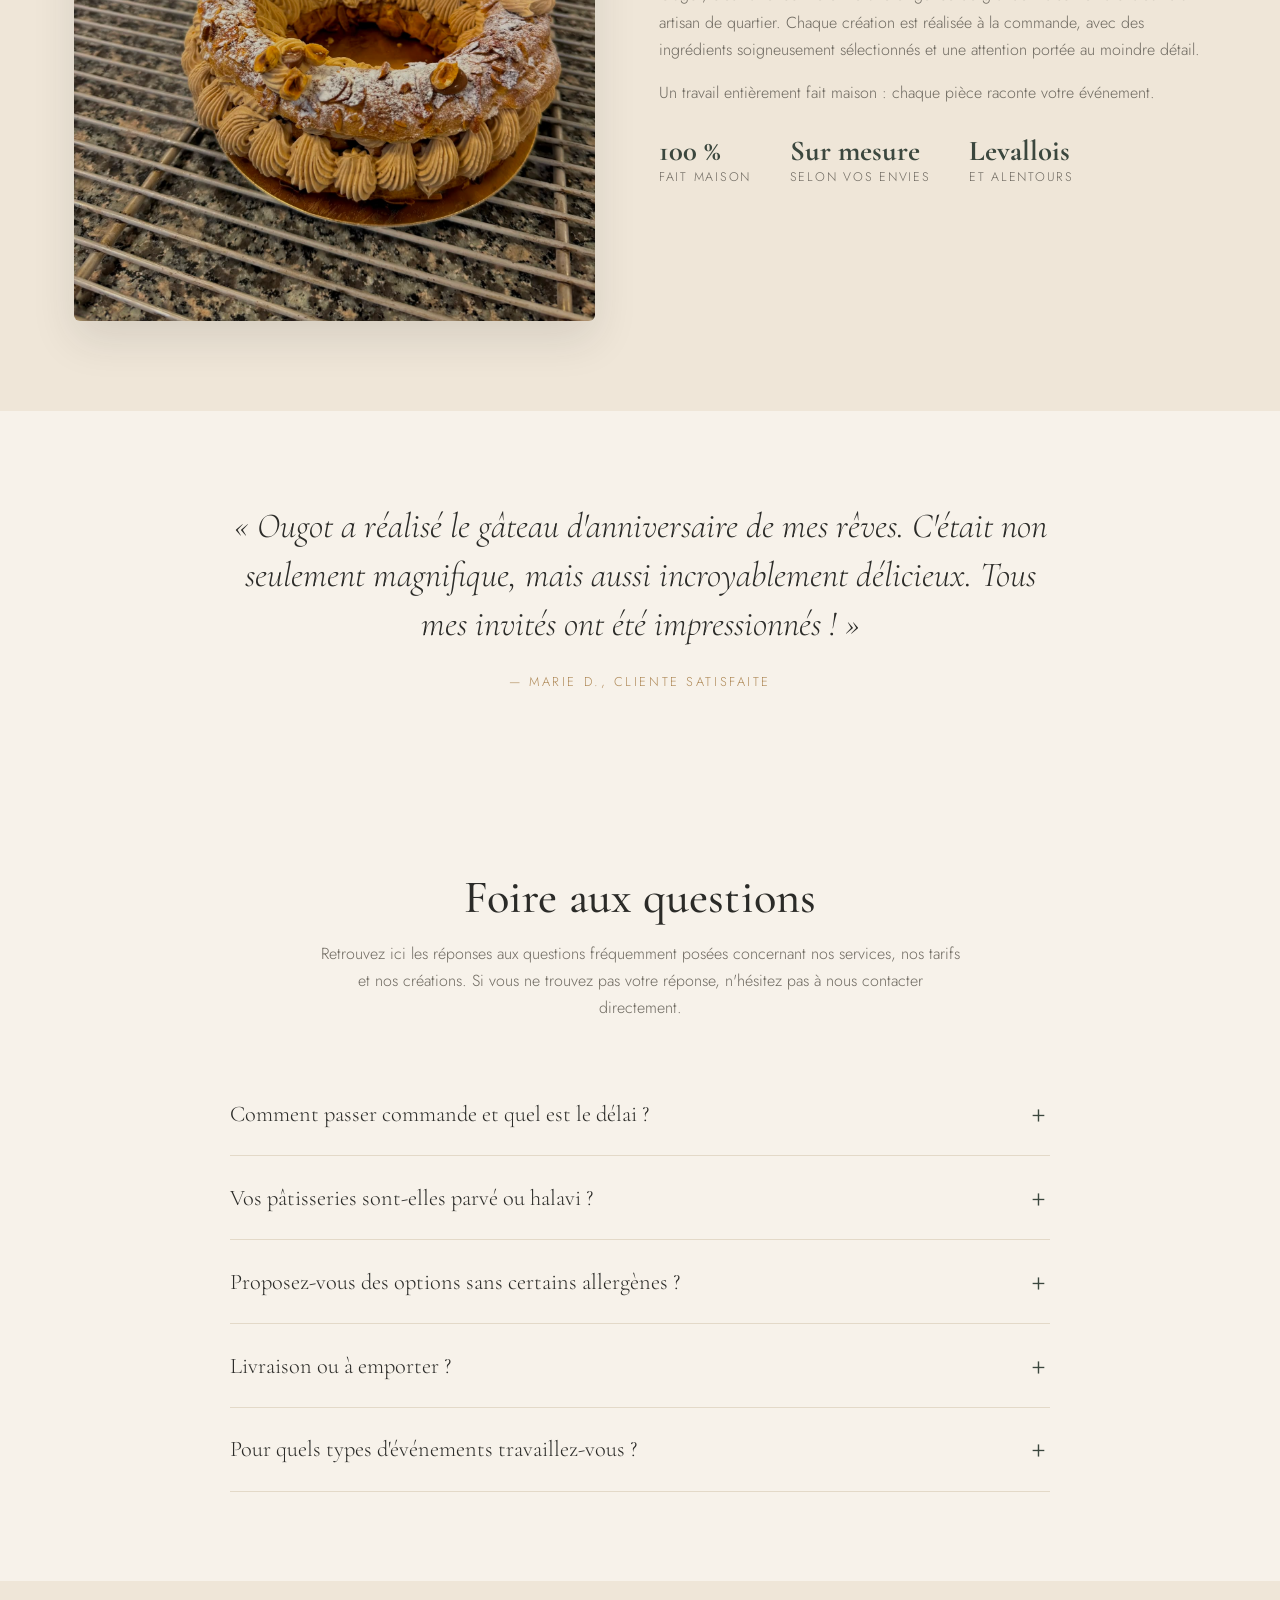
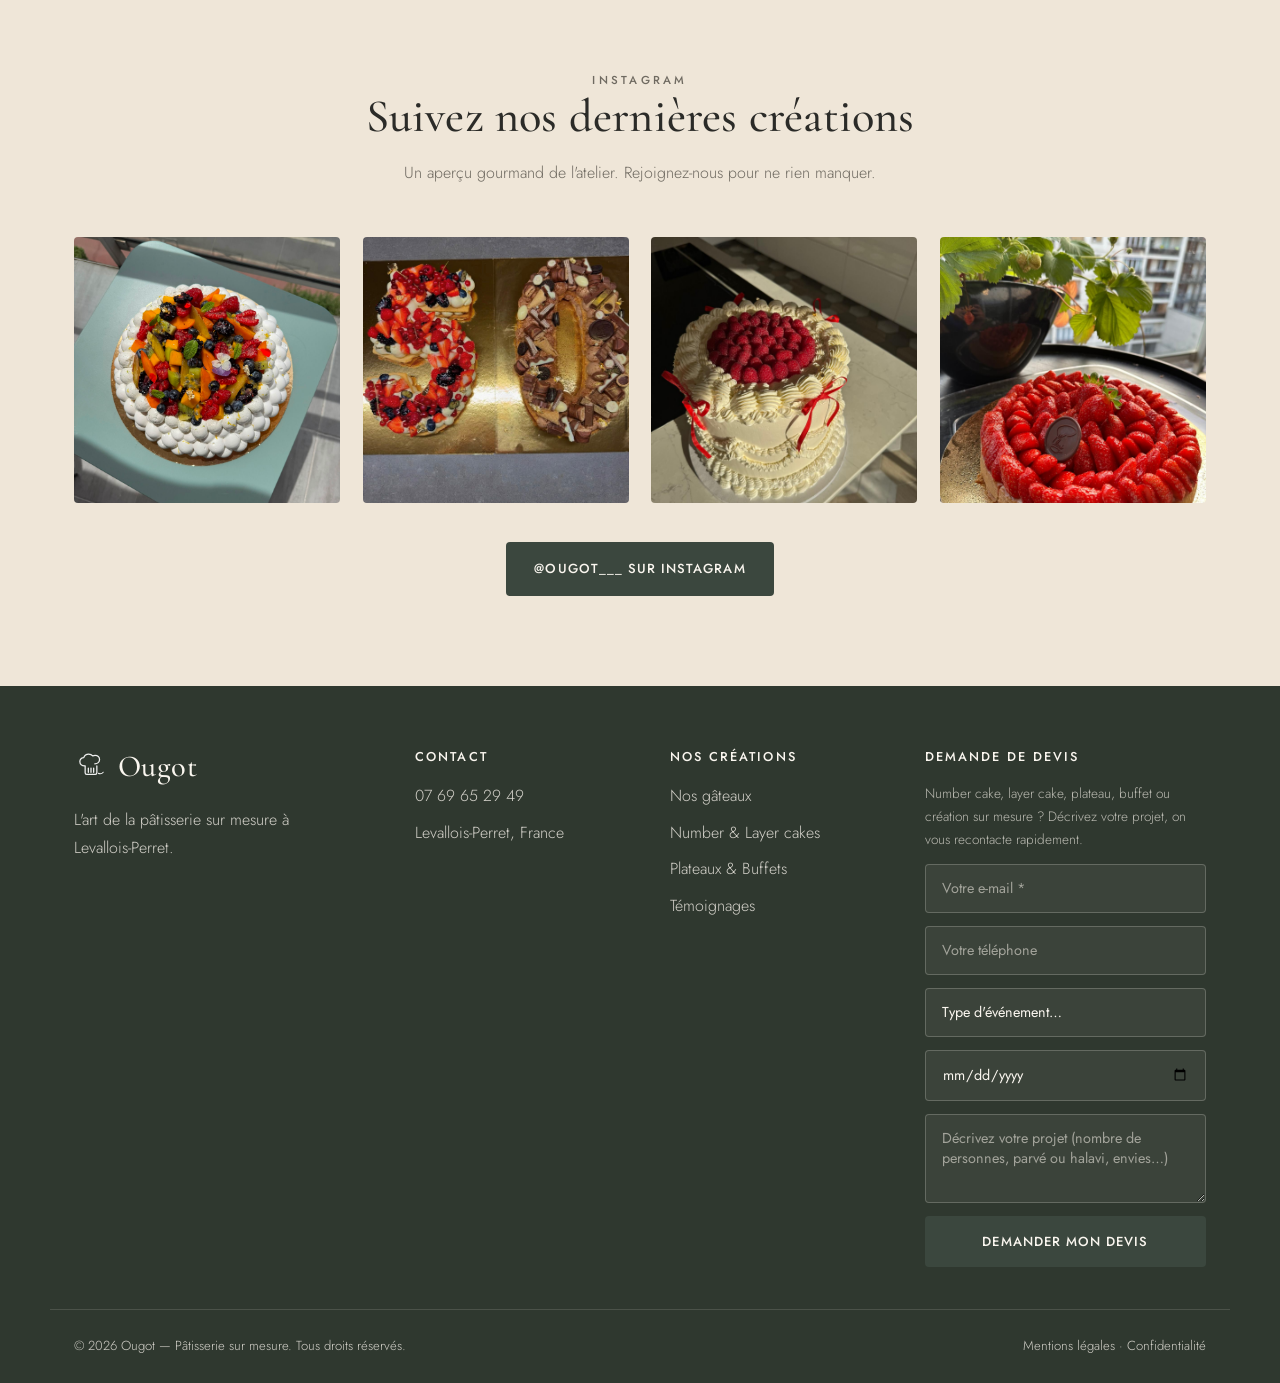
==== commit 38a6a78c: "Plateau: nouvelle photo (5 patisseries signature); intro gateaux: retrait mention '6 a 8 personnes'" ====
--- a/index.html
+++ b/index.html
@@ -77,8 +77,8 @@
           <p class="eyebrow">Nos Créations</p>
           <h2 id="creations-title">Nos gâteaux</h2>
           <p>
-            Des grands classiques revisités, réalisés à la commande. Nos gâteaux sont pensés pour
-            6 à 8 personnes — parfaits pour un anniversaire ou un dessert d'exception à partager.
+            Des grands classiques revisités, réalisés à la commande — parfaits pour un
+            anniversaire ou un dessert d'exception à partager.
           </p>
           <p class="lead-notice">🗓️ Commande à passer <strong>au moins 6 jours à l'avance</strong> · 🚚 Livraison ou à emporter · 🌿 Parvé ou halavi sur demande</p>
         </div>
@@ -296,7 +296,7 @@
         </div>
 
         <div class="platter-showcase reveal">
-          <img src="assets/images/creations/plateau-miniatures.jpg" alt="Plateau de pâtisseries miniatures Ougot : mini citron meringué, praliné, tartelettes fraises, choux" loading="lazy" />
+          <img src="assets/images/creations/plateau-desserts.jpg" alt="Plateau desserts Ougot : Paris-Brest, palet breton framboise, entremet vanille, tarte au chocolat, choux citron meringué" loading="lazy" />
         </div>
 
         <div class="platters-grid reveal">
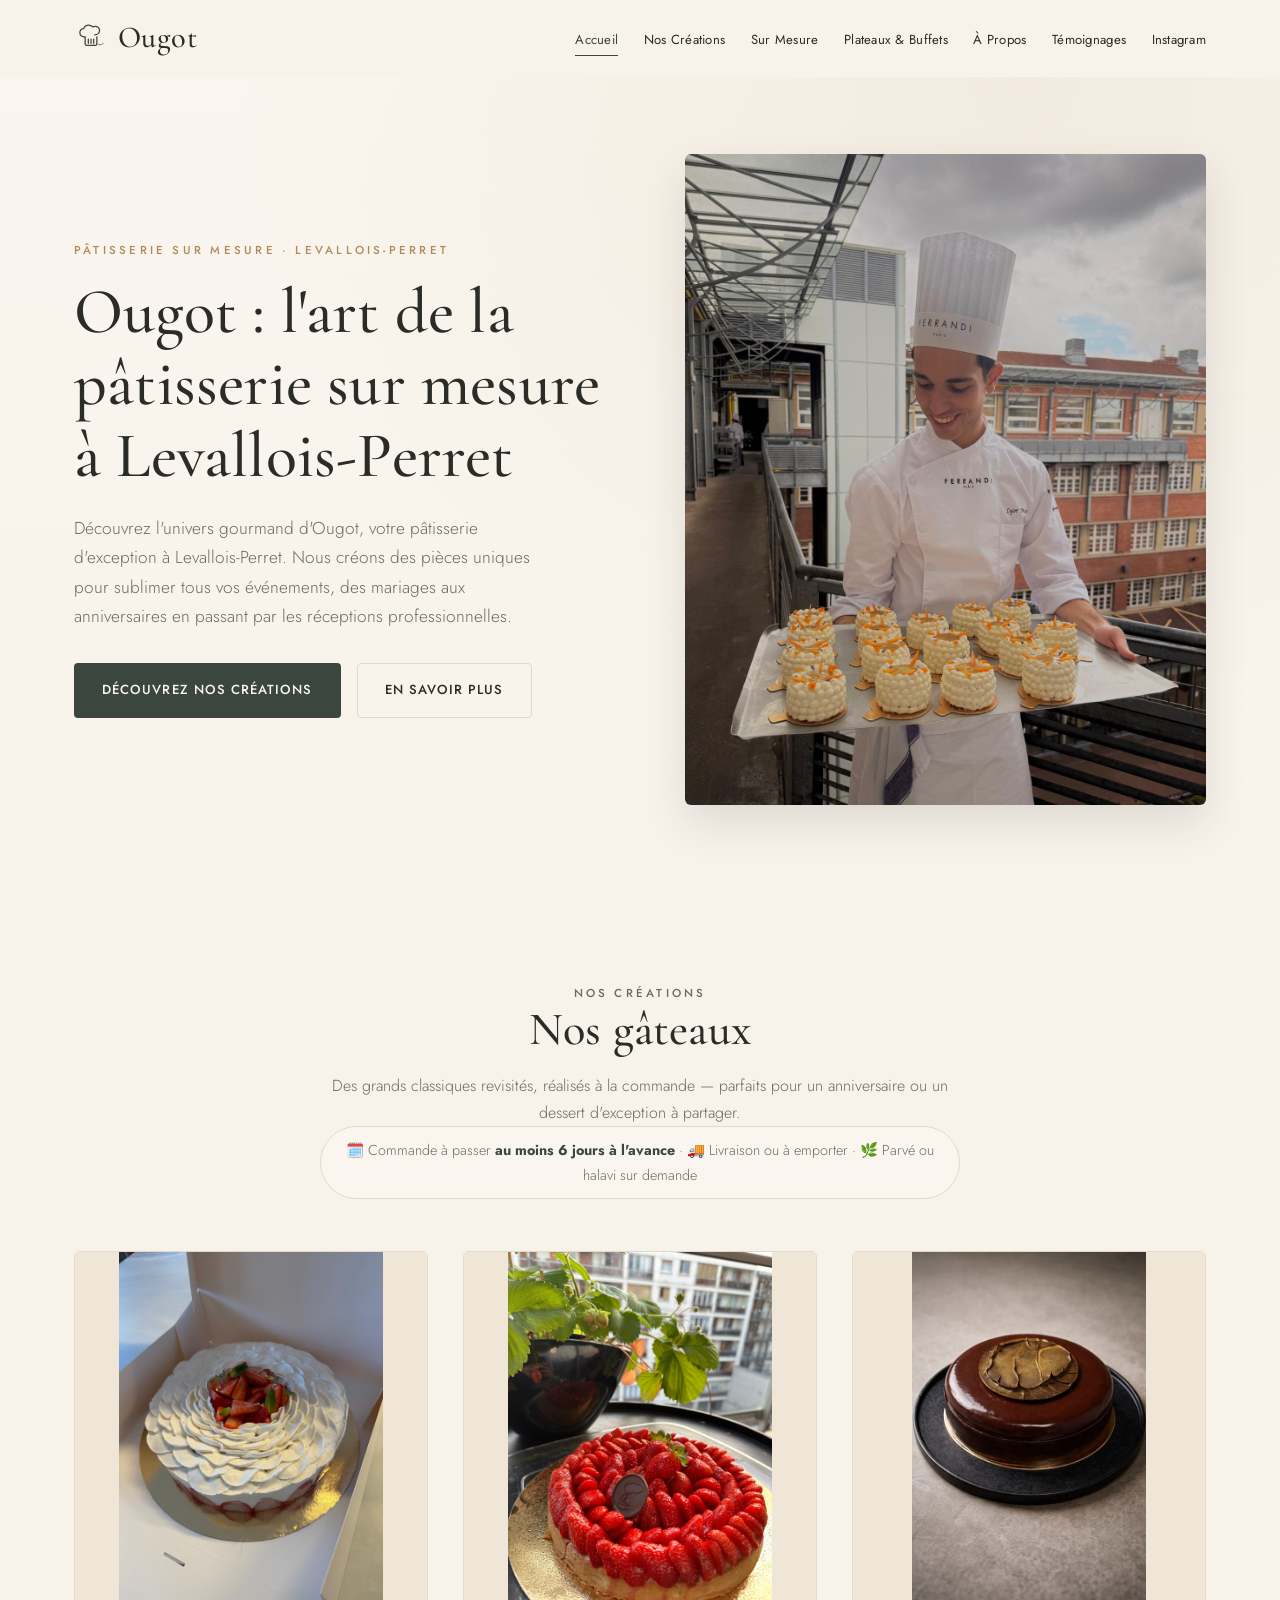
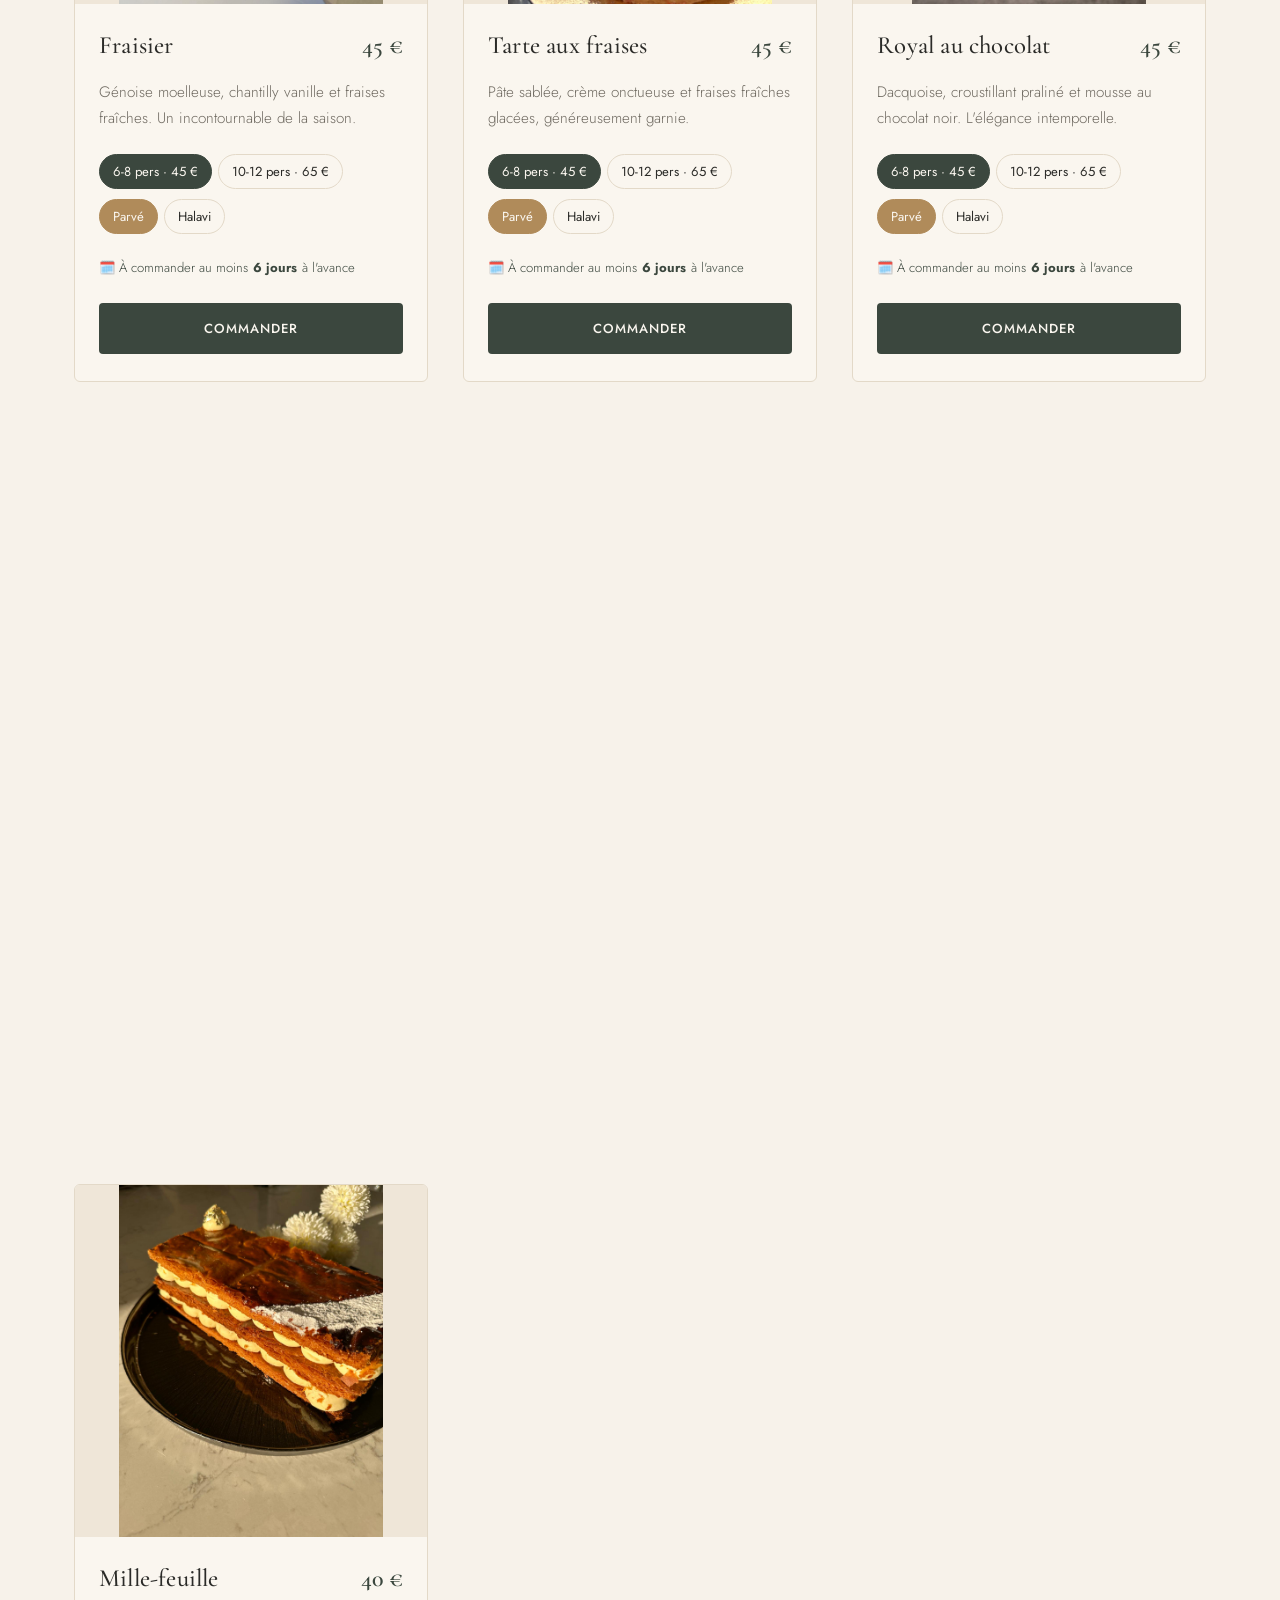
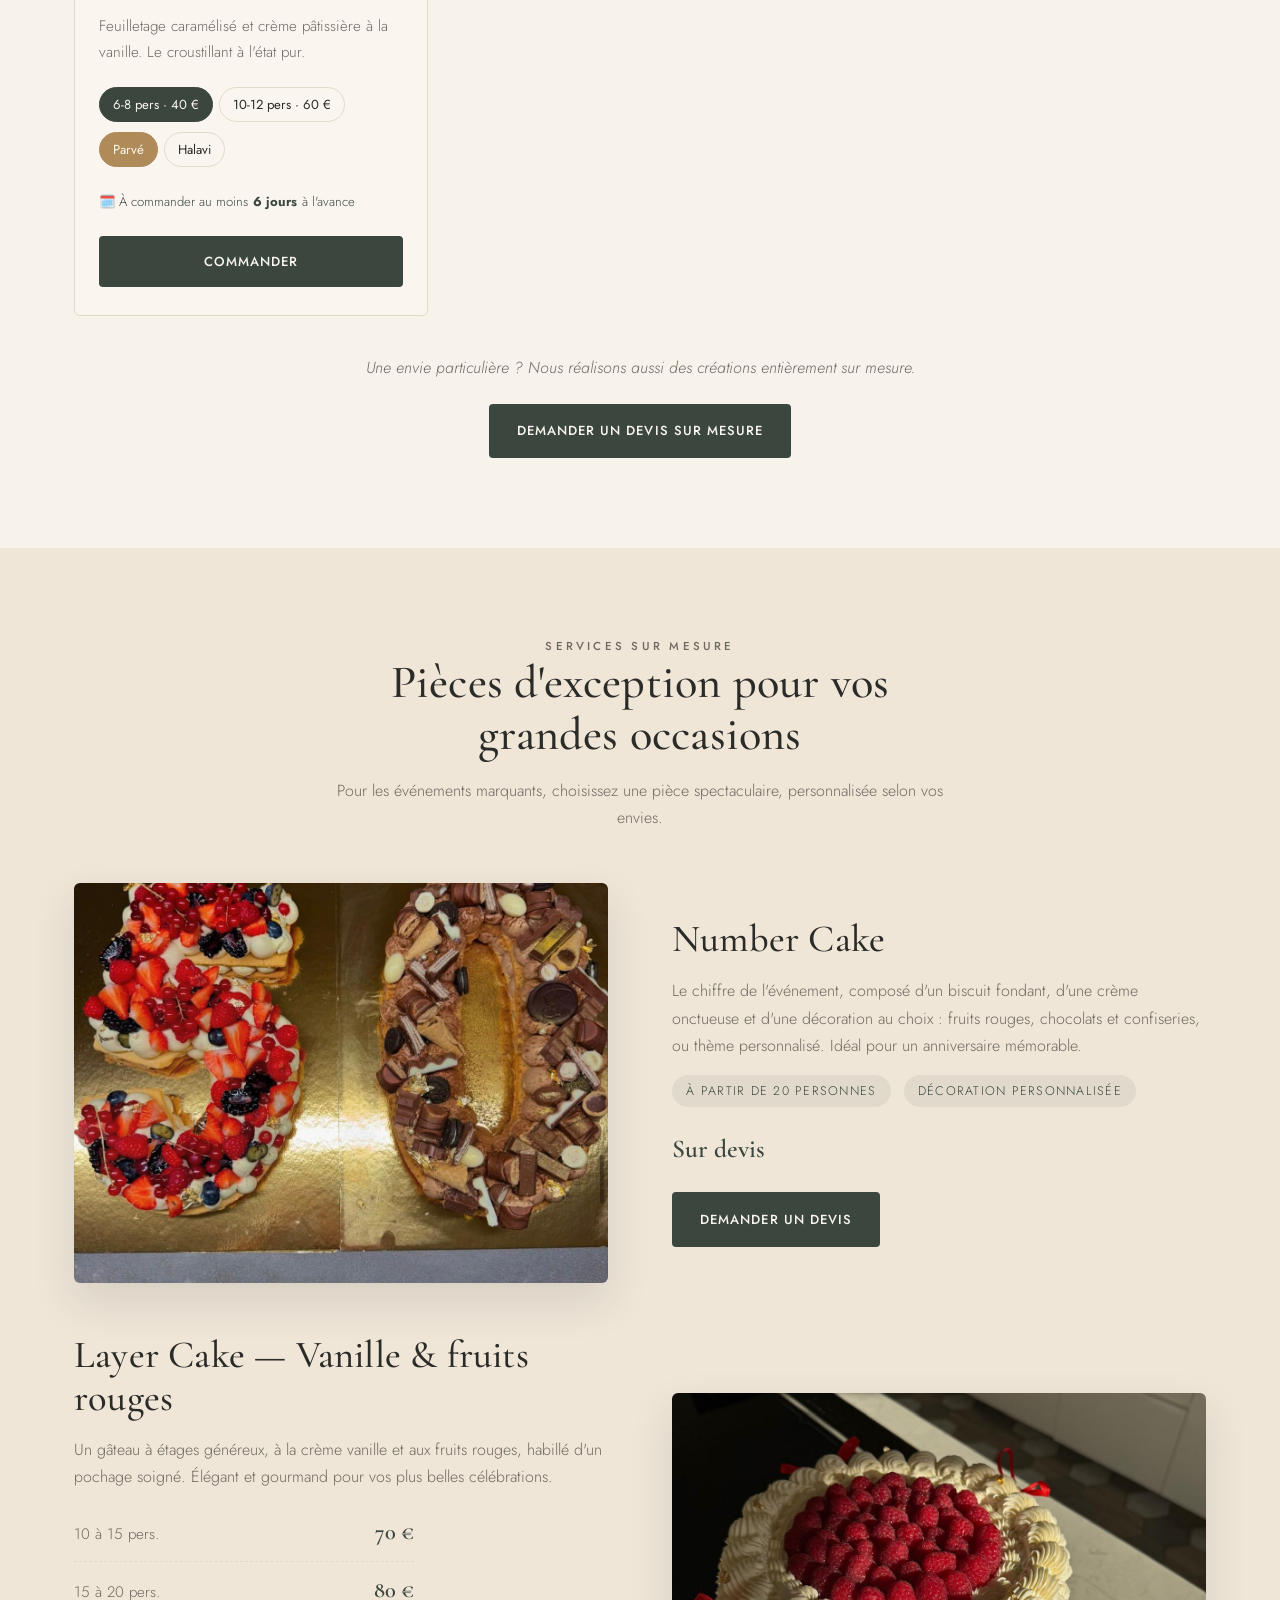
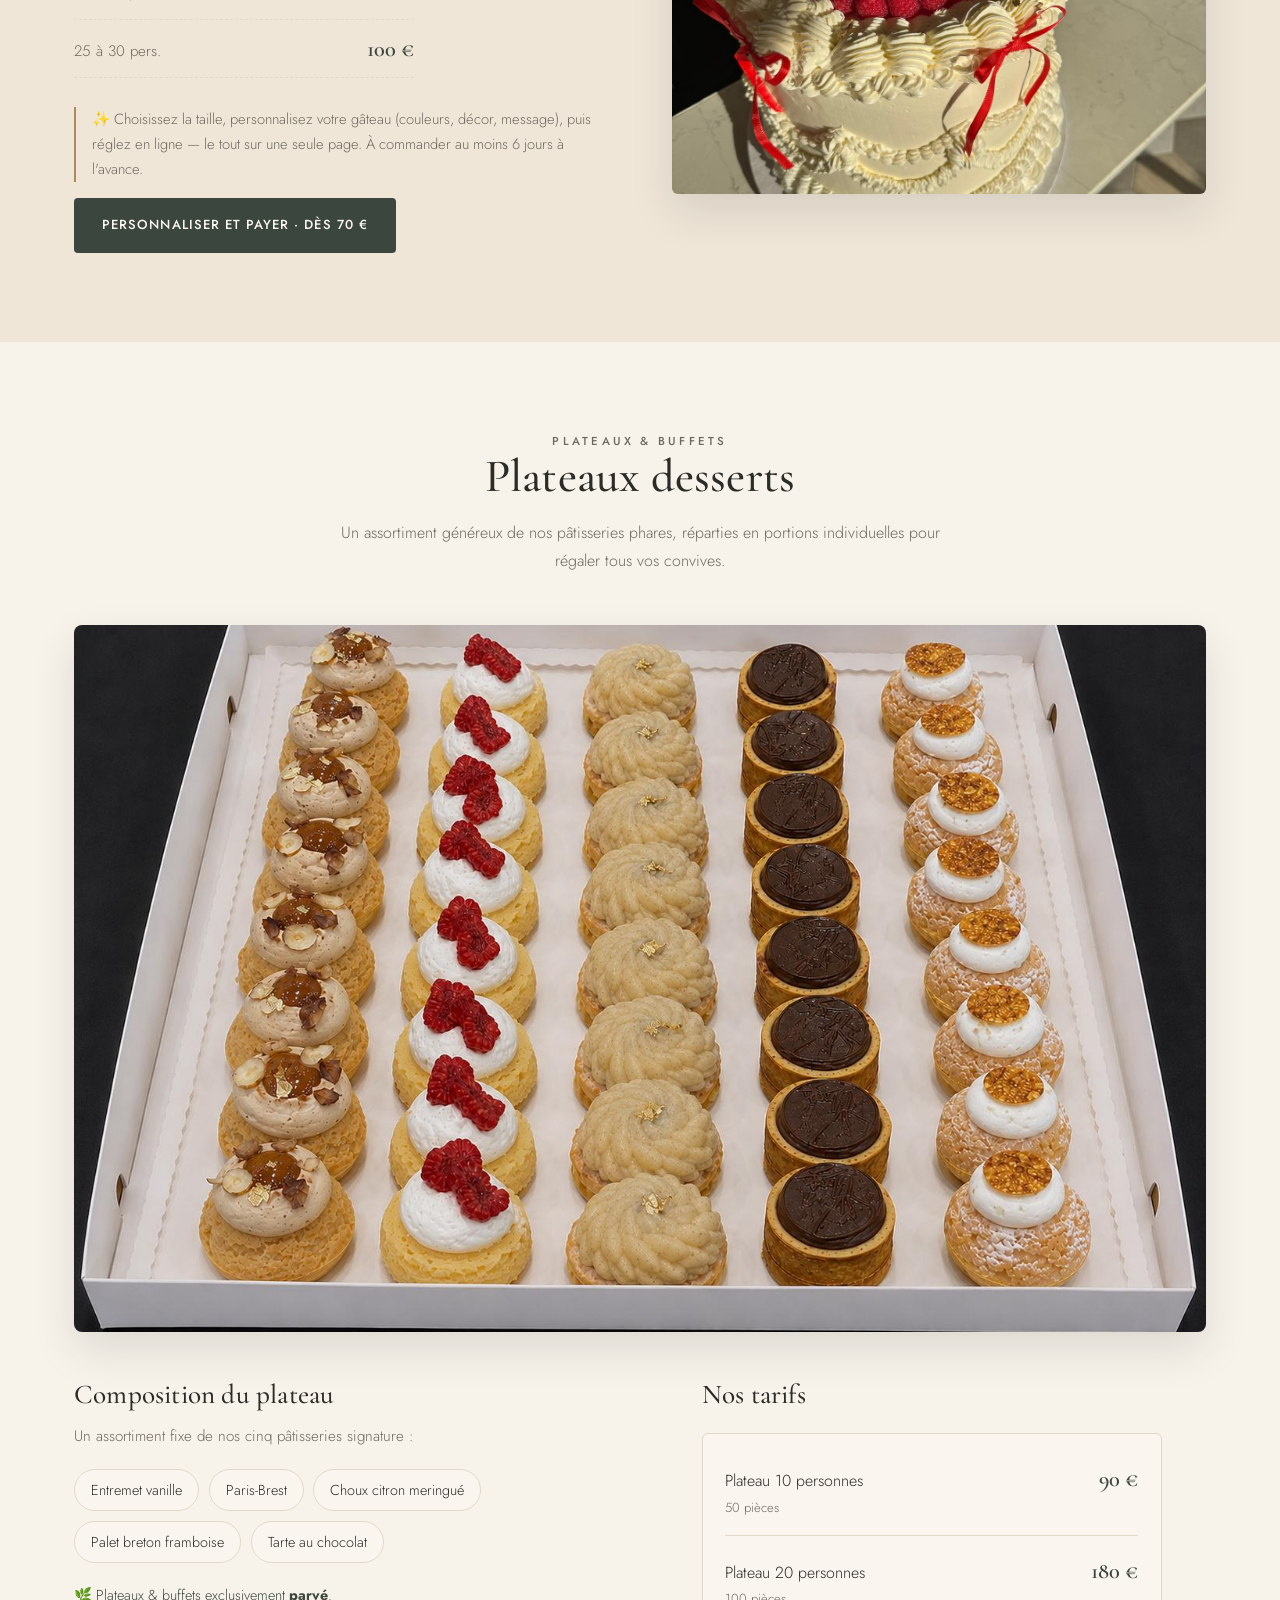
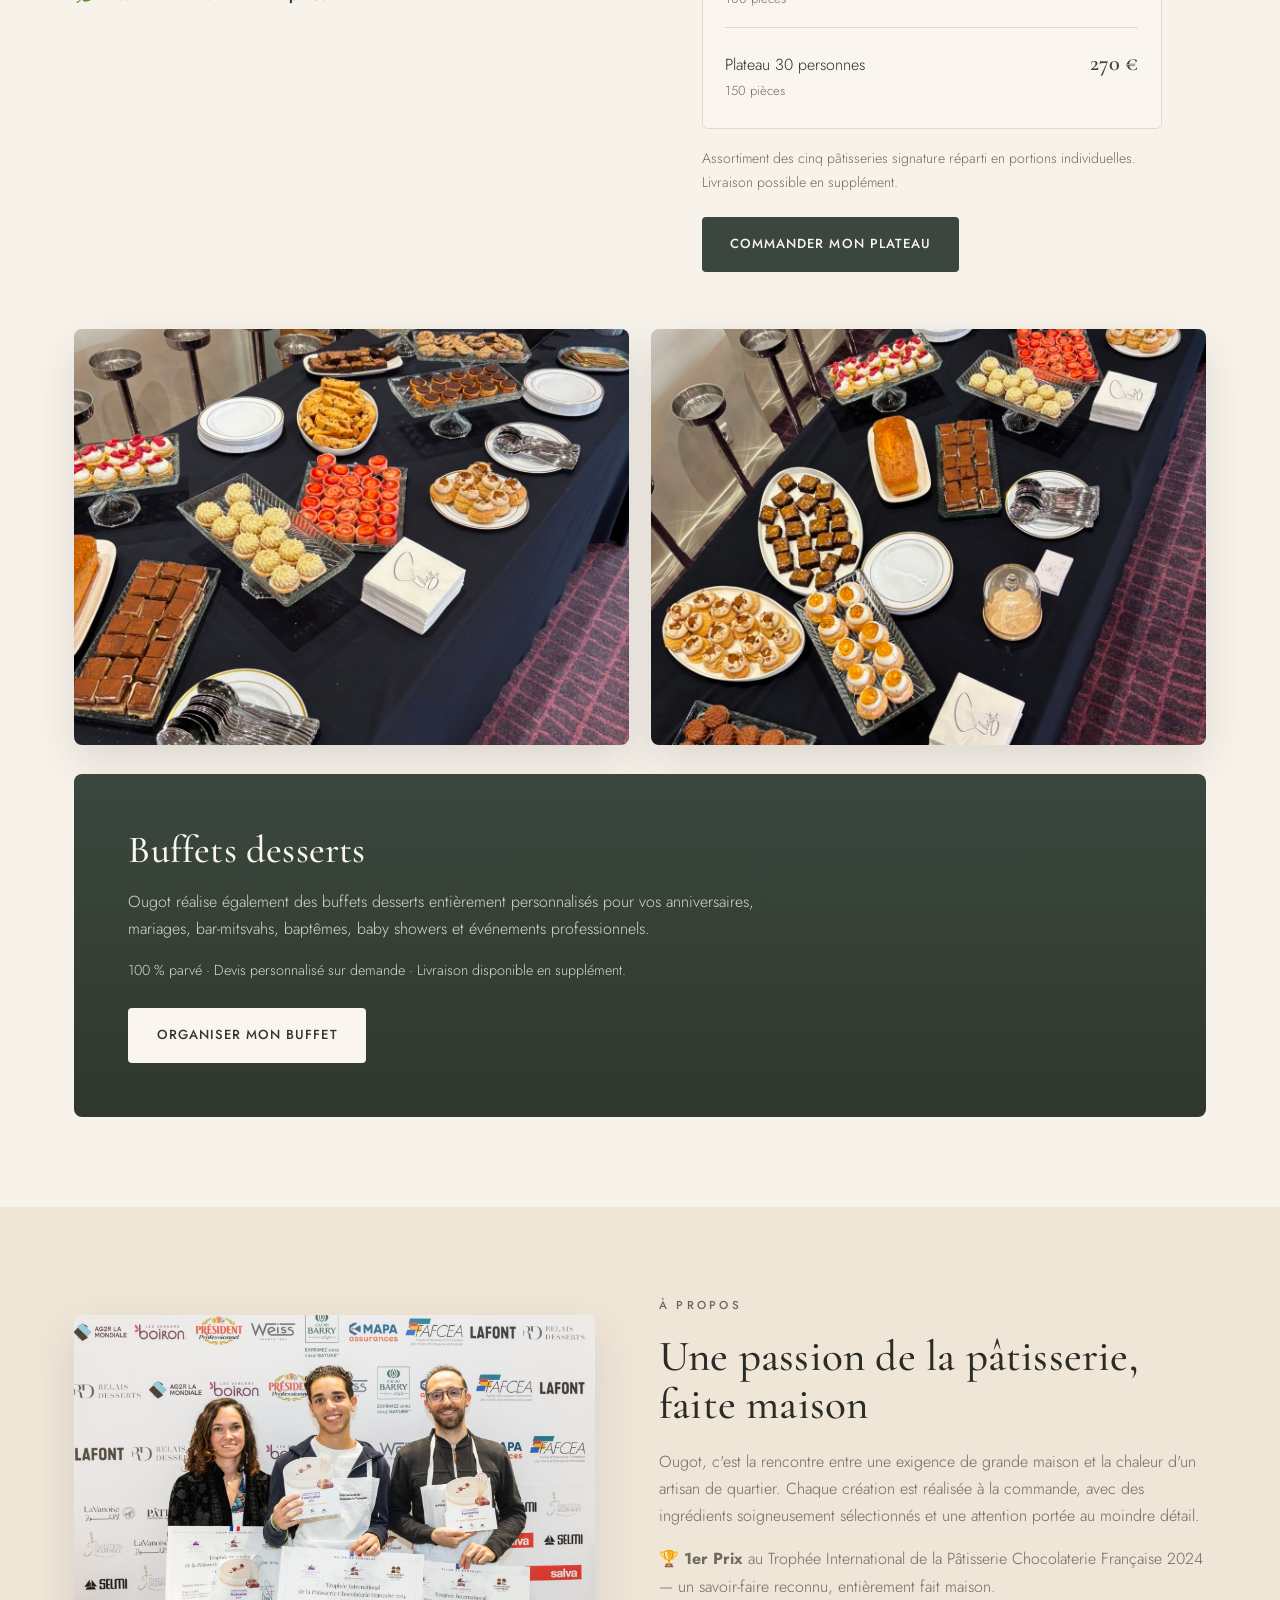
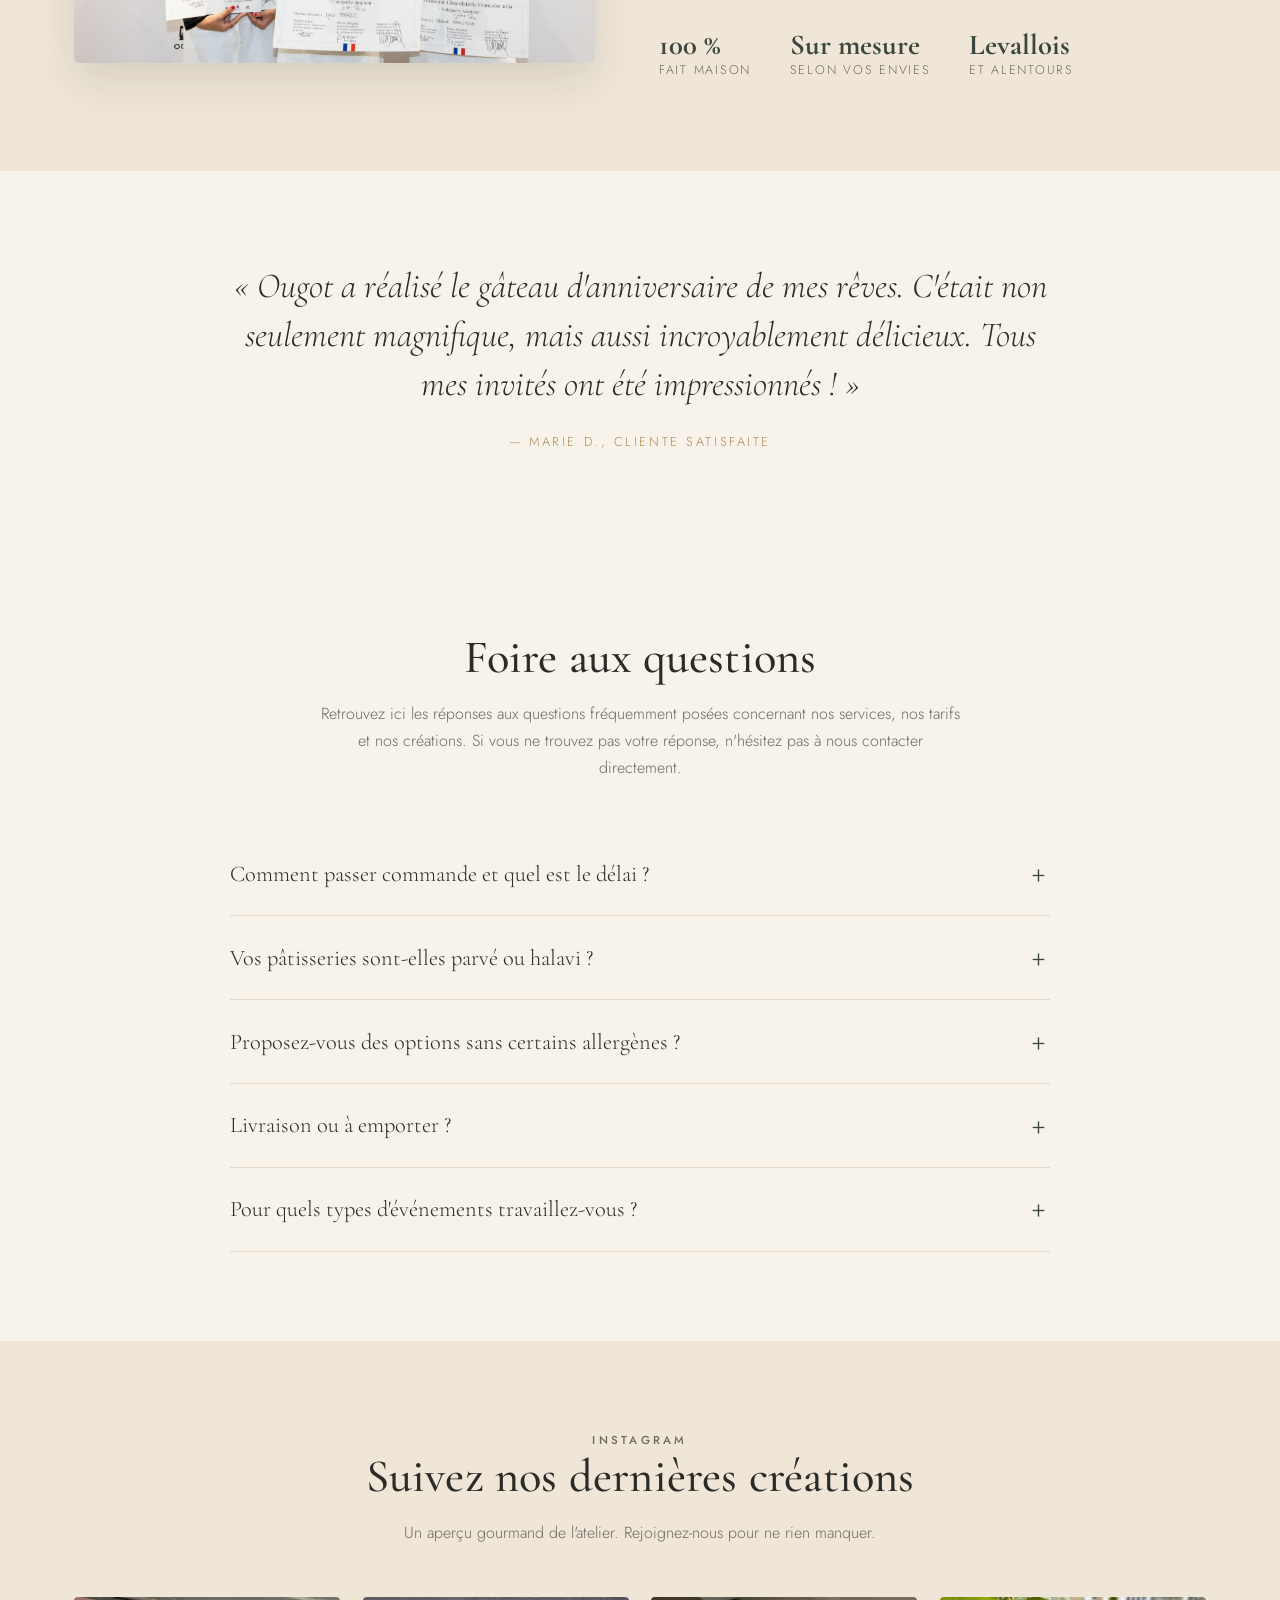
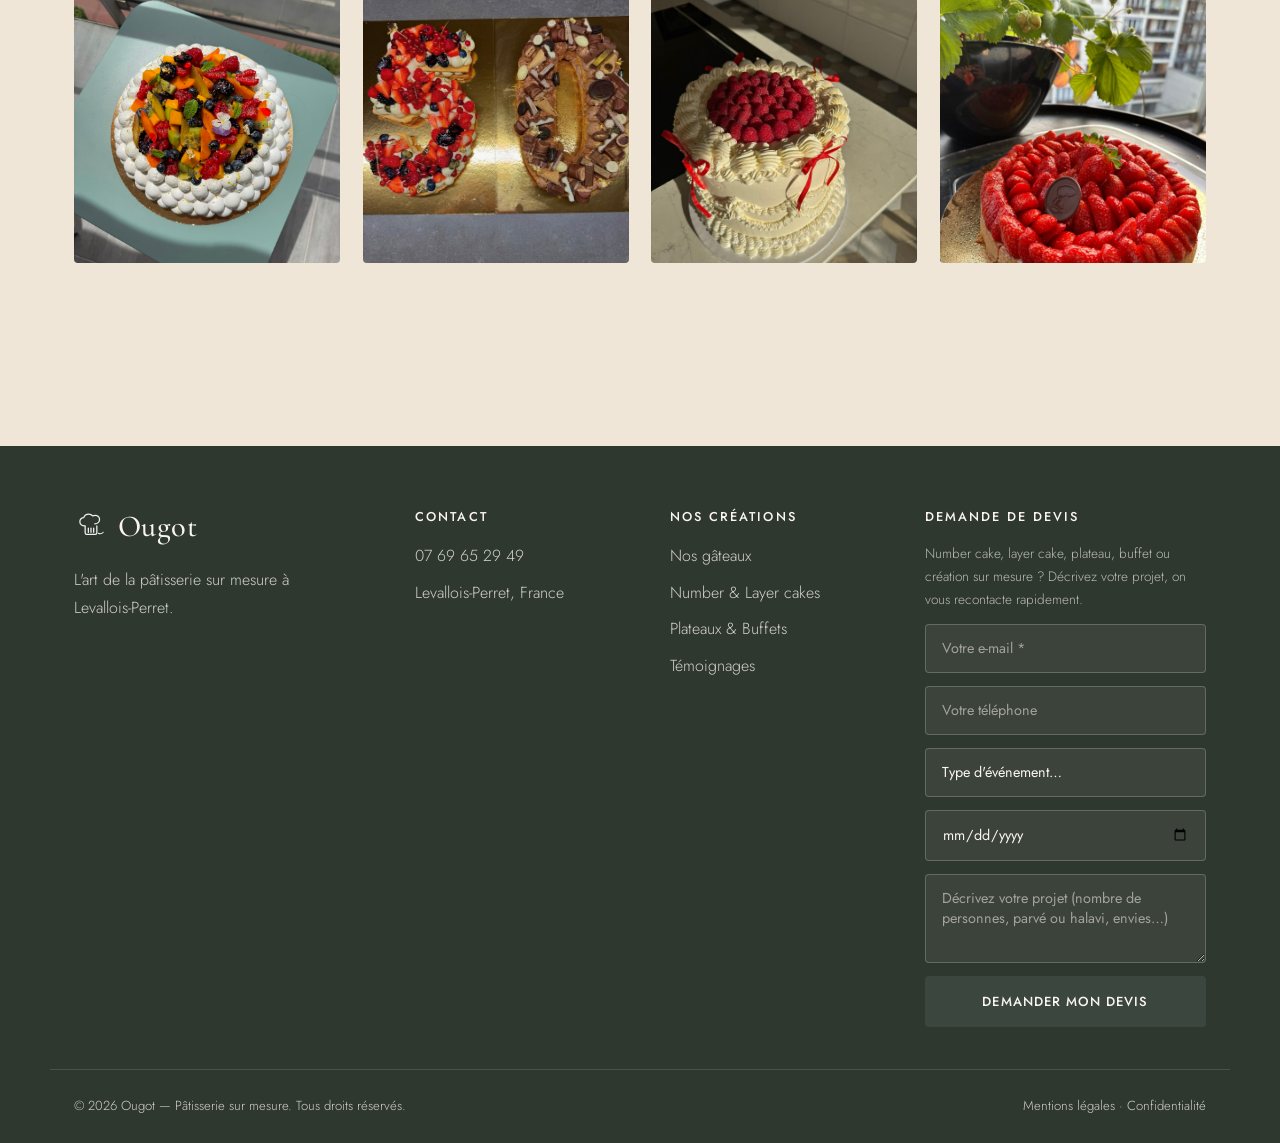
==== commit 6ac93b8a: "A Propos: photo du 1er Prix Trophee 2024 + mention de la distinction; cadrage image about en 3/2" ====
--- a/index.html
+++ b/index.html
@@ -353,7 +353,7 @@
     <section class="about" id="a-propos" aria-labelledby="about-title">
       <div class="container about-grid">
         <div class="about-media reveal">
-          <img src="assets/images/creations/paris-brest.jpg" alt="Création Ougot" loading="lazy" />
+          <img src="assets/images/creations/trophee-2024.jpg" alt="Ougot — 1er Prix au Trophée International de la Pâtisserie Chocolaterie Française 2024" loading="lazy" />
         </div>
         <div class="about-text reveal">
           <p class="eyebrow">À Propos</p>
@@ -363,7 +363,7 @@
             quartier. Chaque création est réalisée à la commande, avec des ingrédients soigneusement
             sélectionnés et une attention portée au moindre détail.
           </p>
-          <p>Un travail entièrement fait maison : chaque pièce raconte votre événement.</p>
+          <p>🏆 <strong>1er Prix</strong> au Trophée International de la Pâtisserie Chocolaterie Française 2024 — un savoir-faire reconnu, entièrement fait maison.</p>
           <ul class="about-highlights">
             <li><strong>100 %</strong><span>fait maison</span></li>
             <li><strong>Sur mesure</strong><span>selon vos envies</span></li>
--- a/styles.css
+++ b/styles.css
@@ -520,7 +520,7 @@
 }
 .about-media img {
   width: 100%;
-  aspect-ratio: 5 / 6;
+  aspect-ratio: 3 / 2;
   object-fit: cover;
   border-radius: 6px;
   box-shadow: var(--shadow-md);
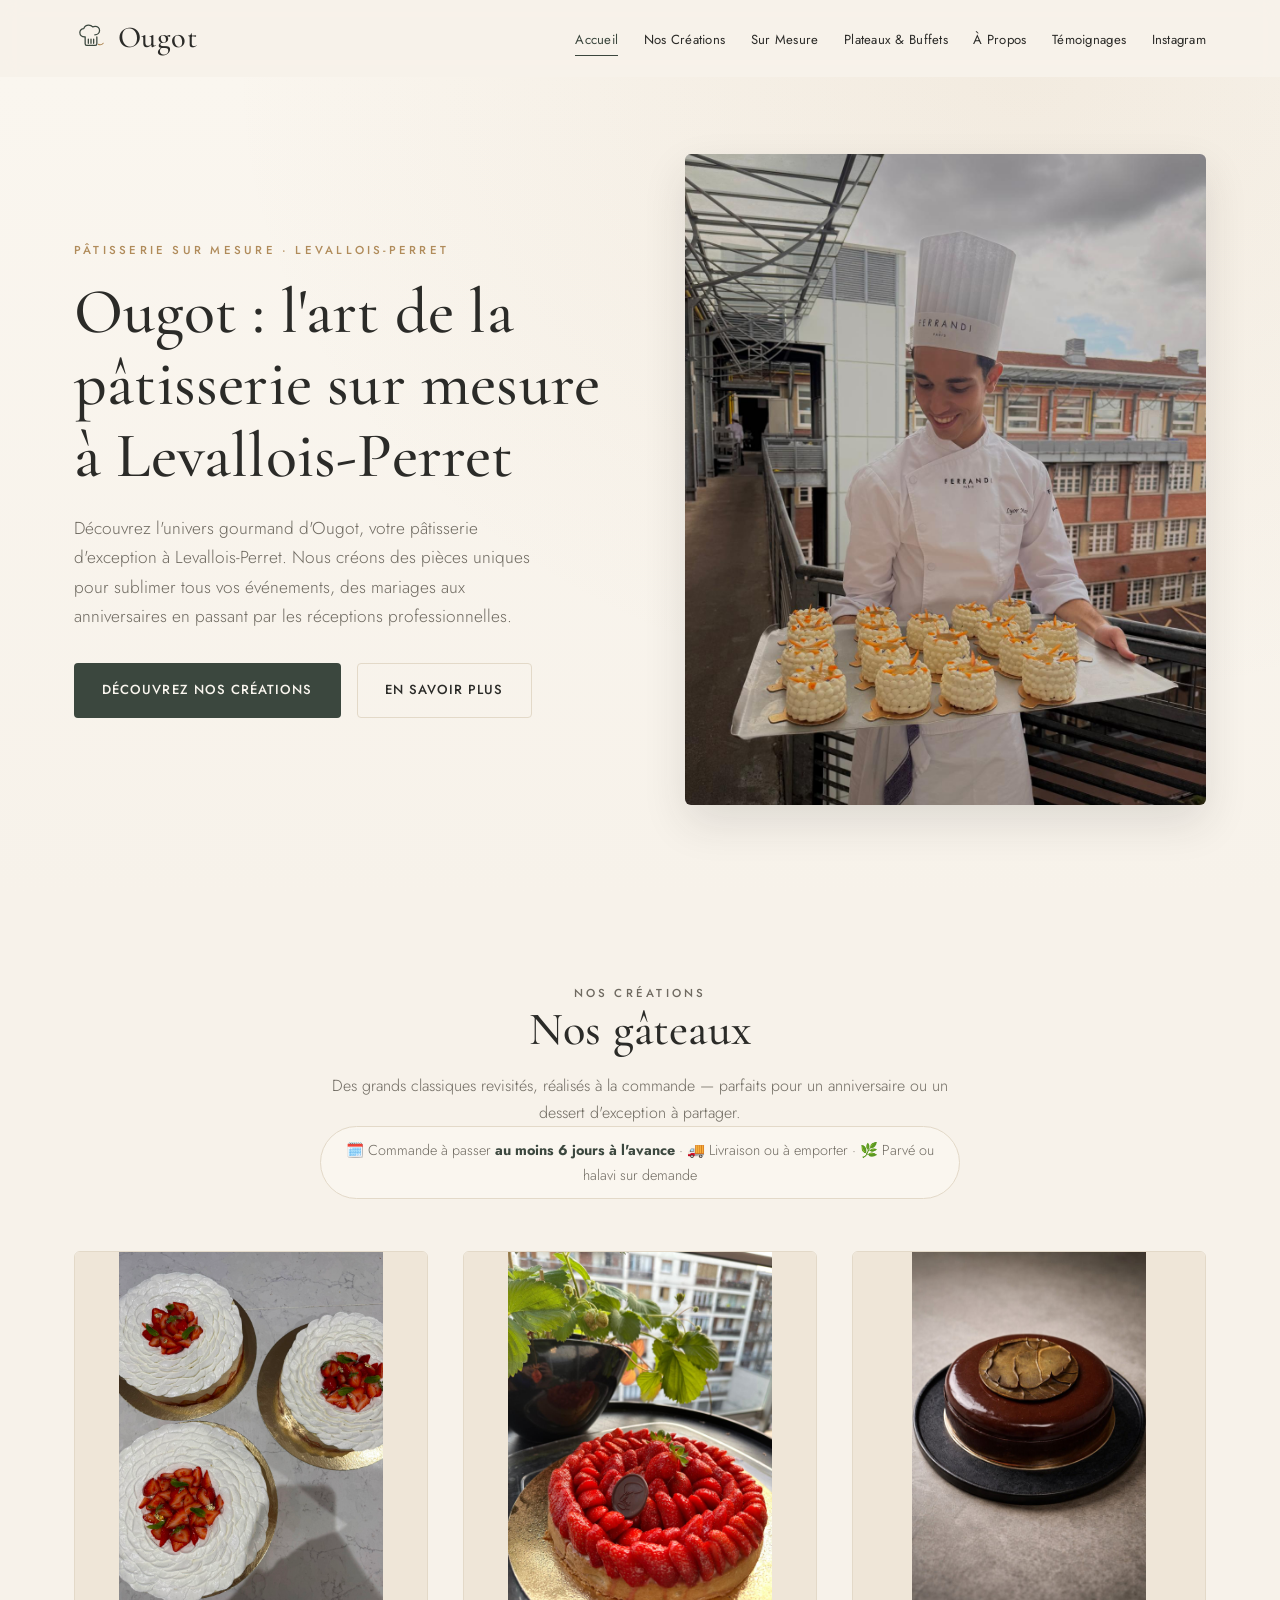
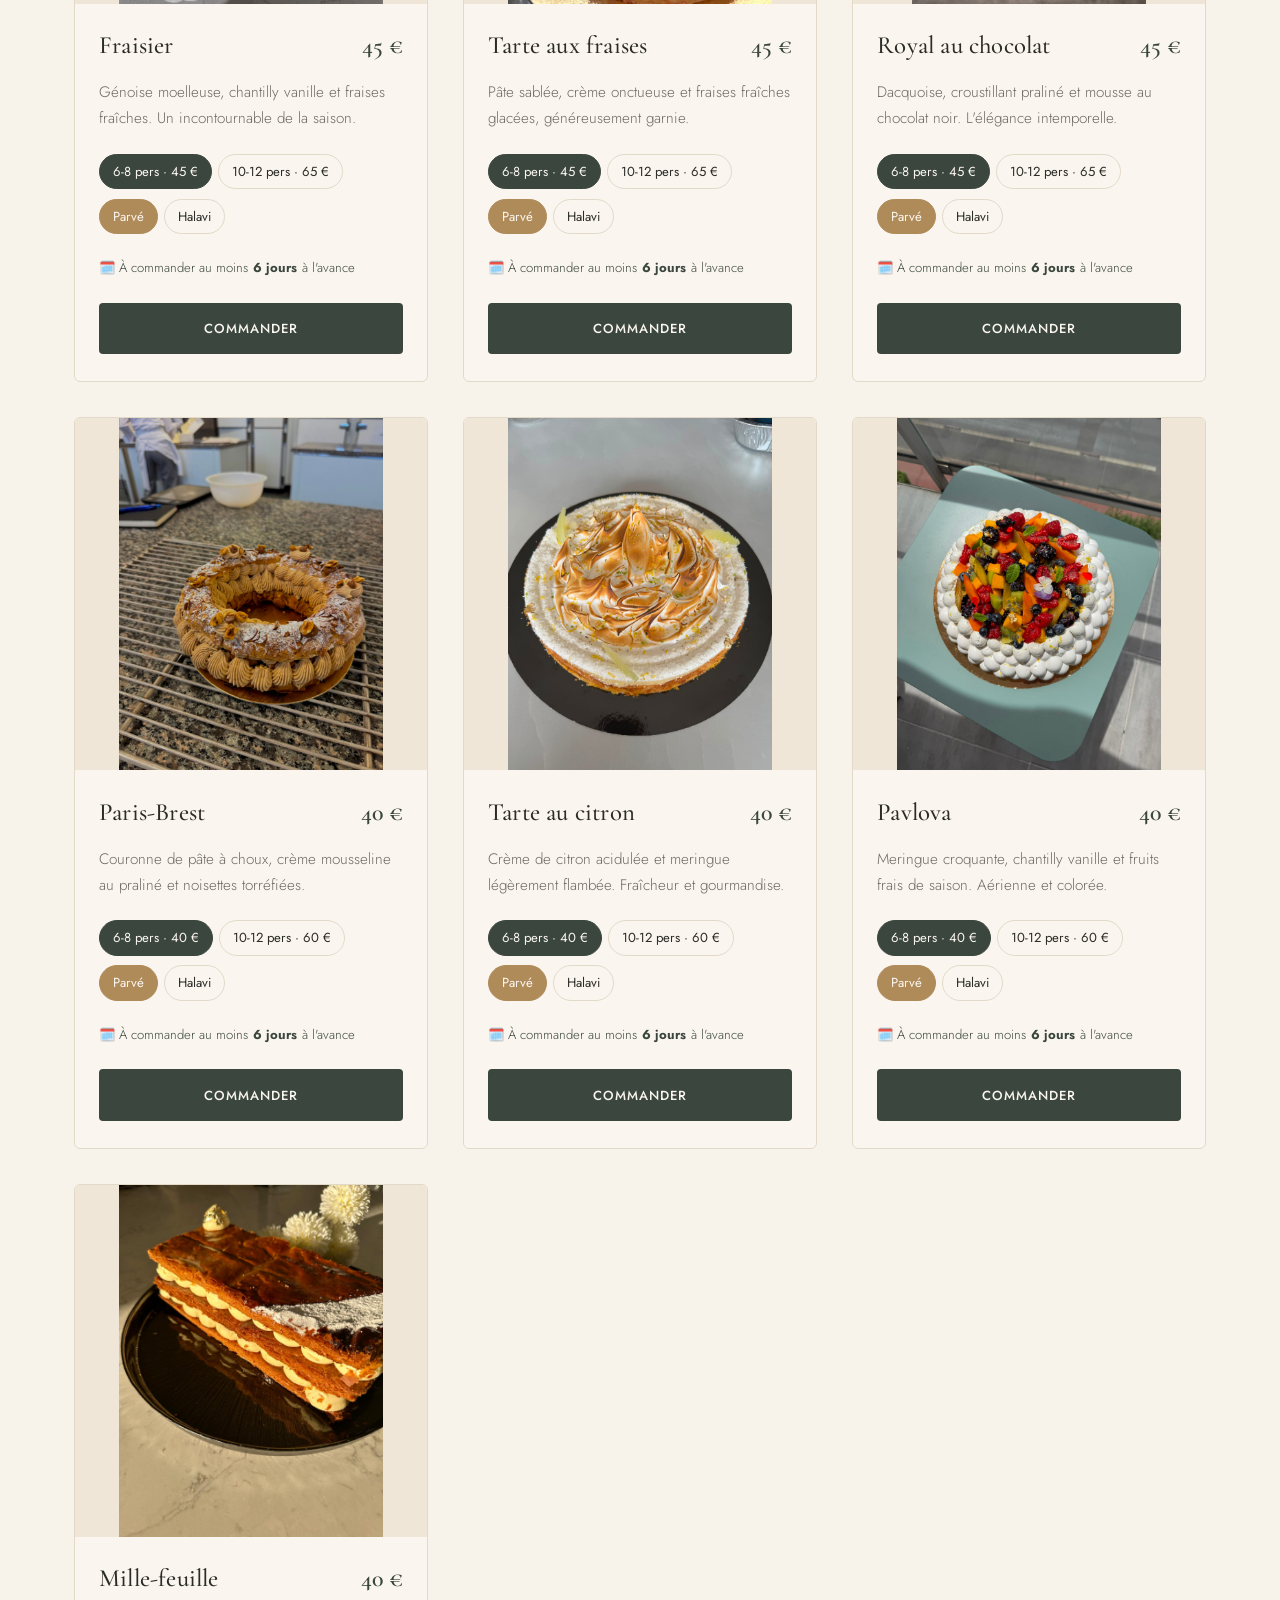
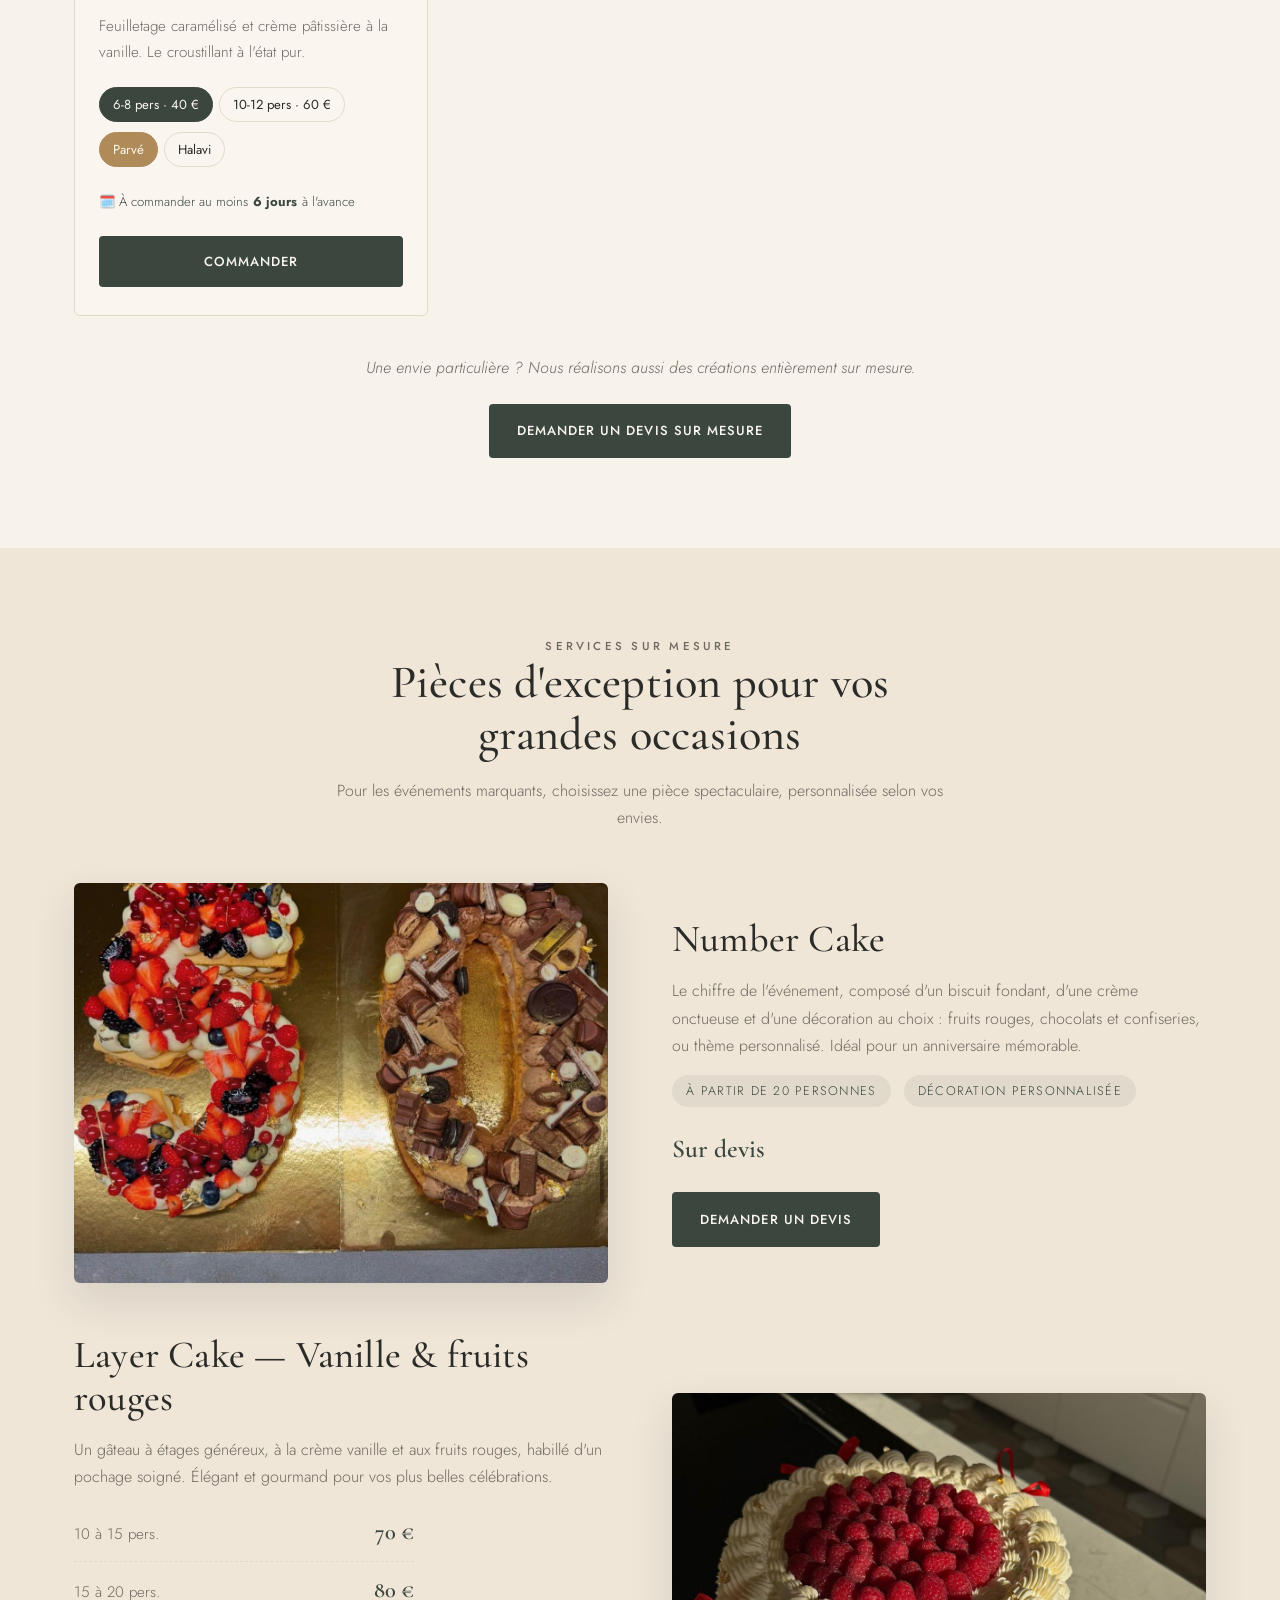
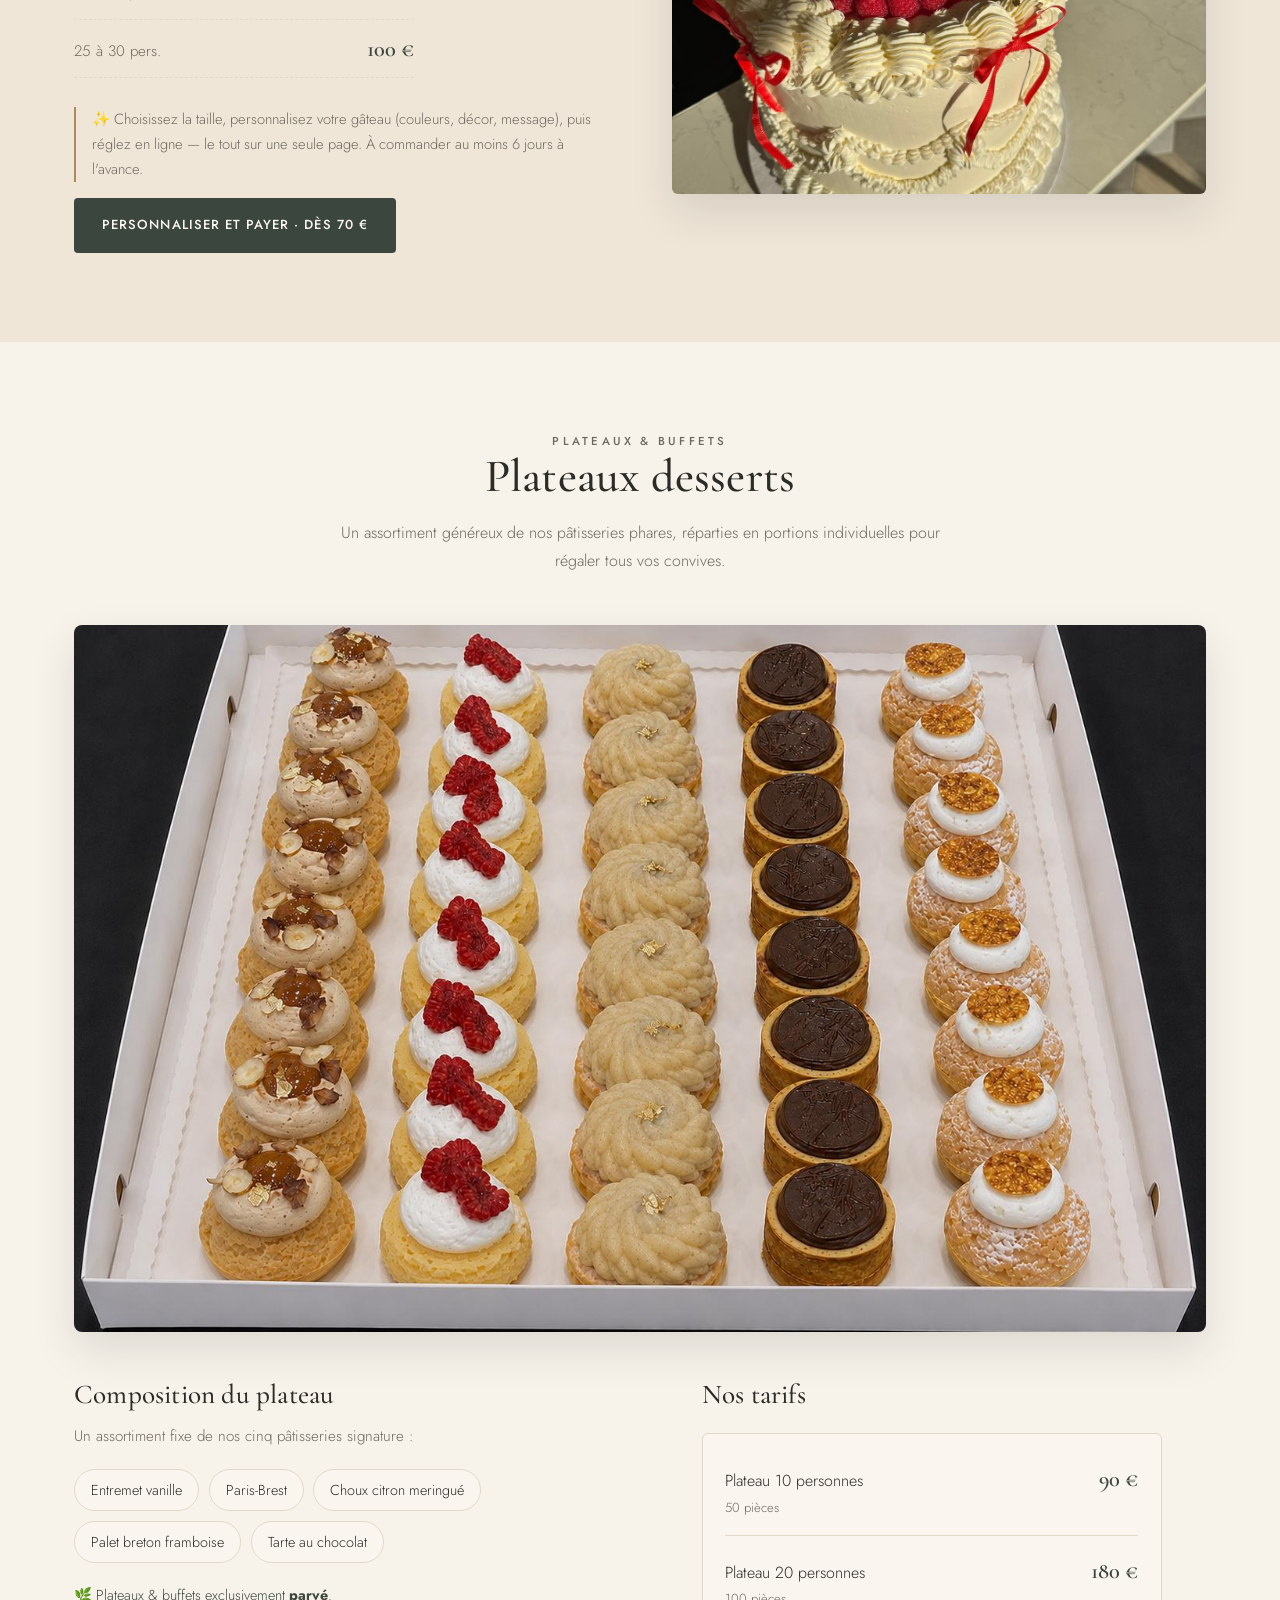
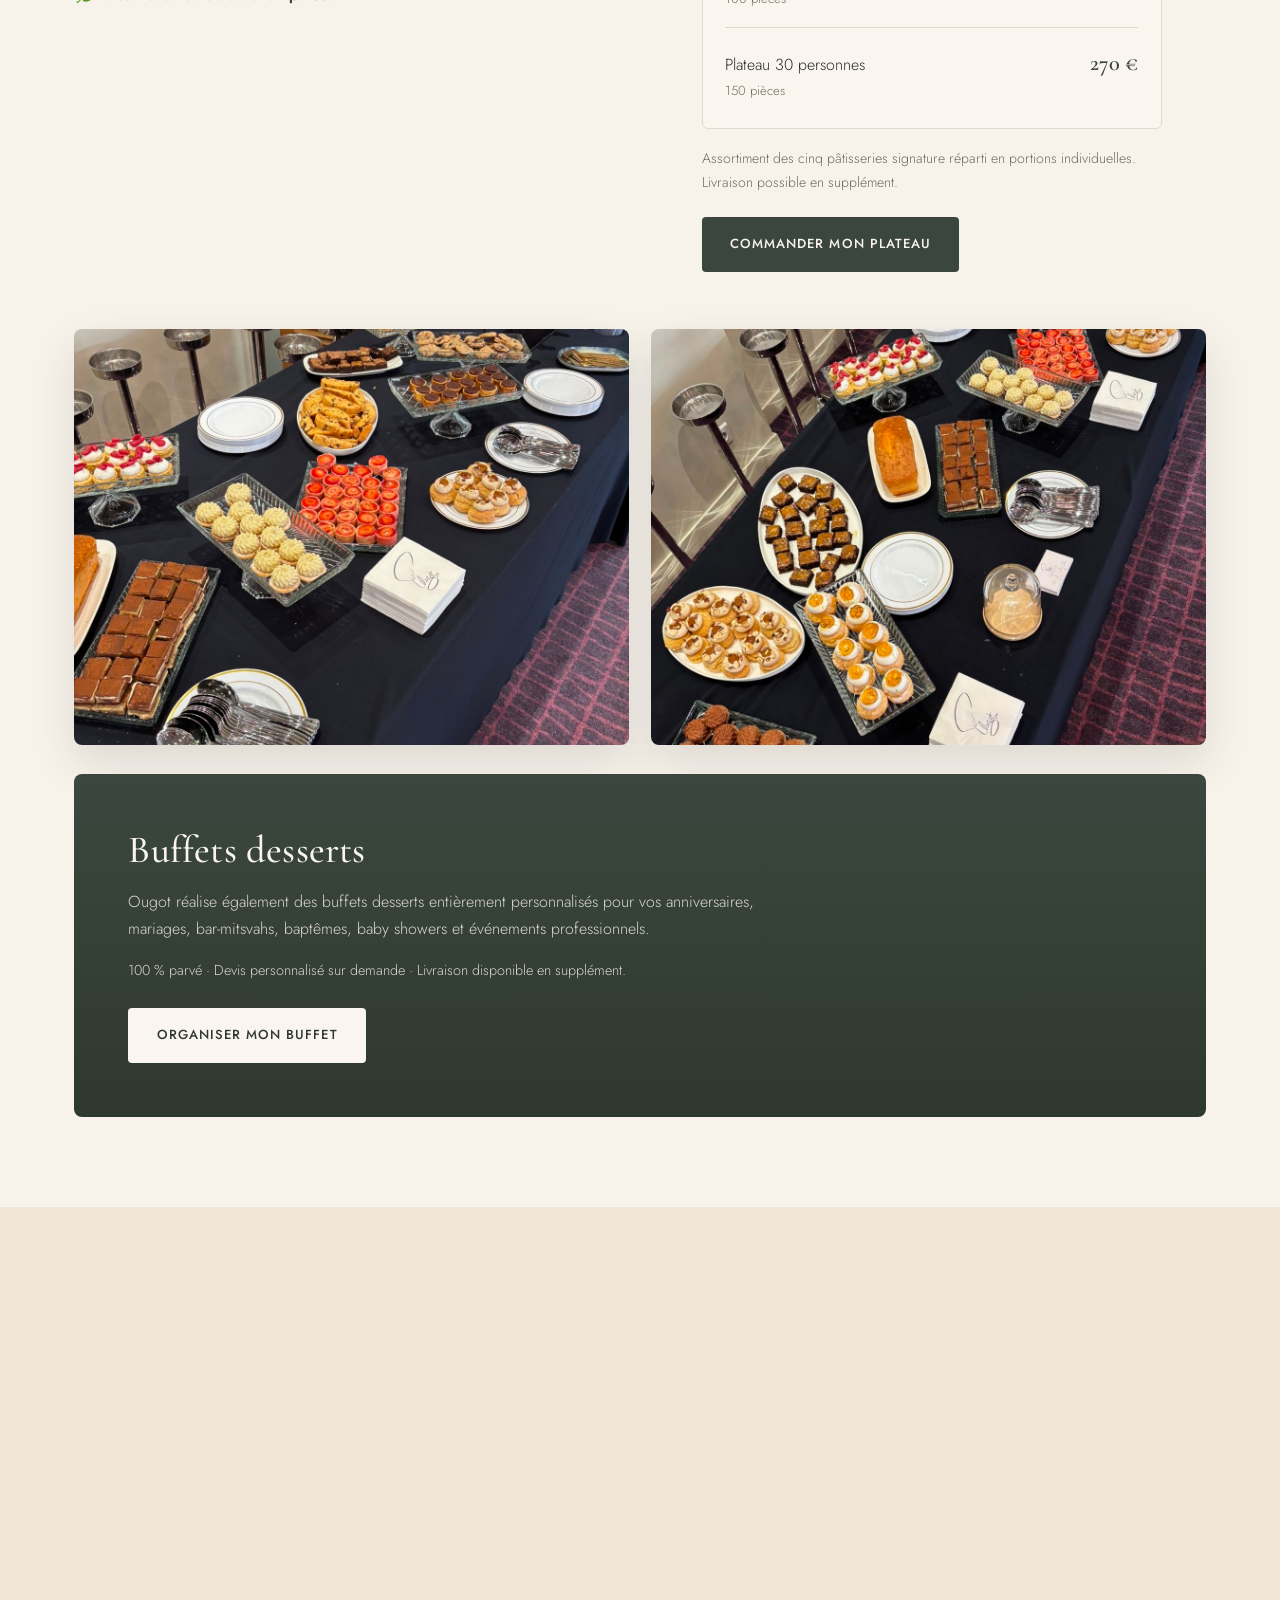
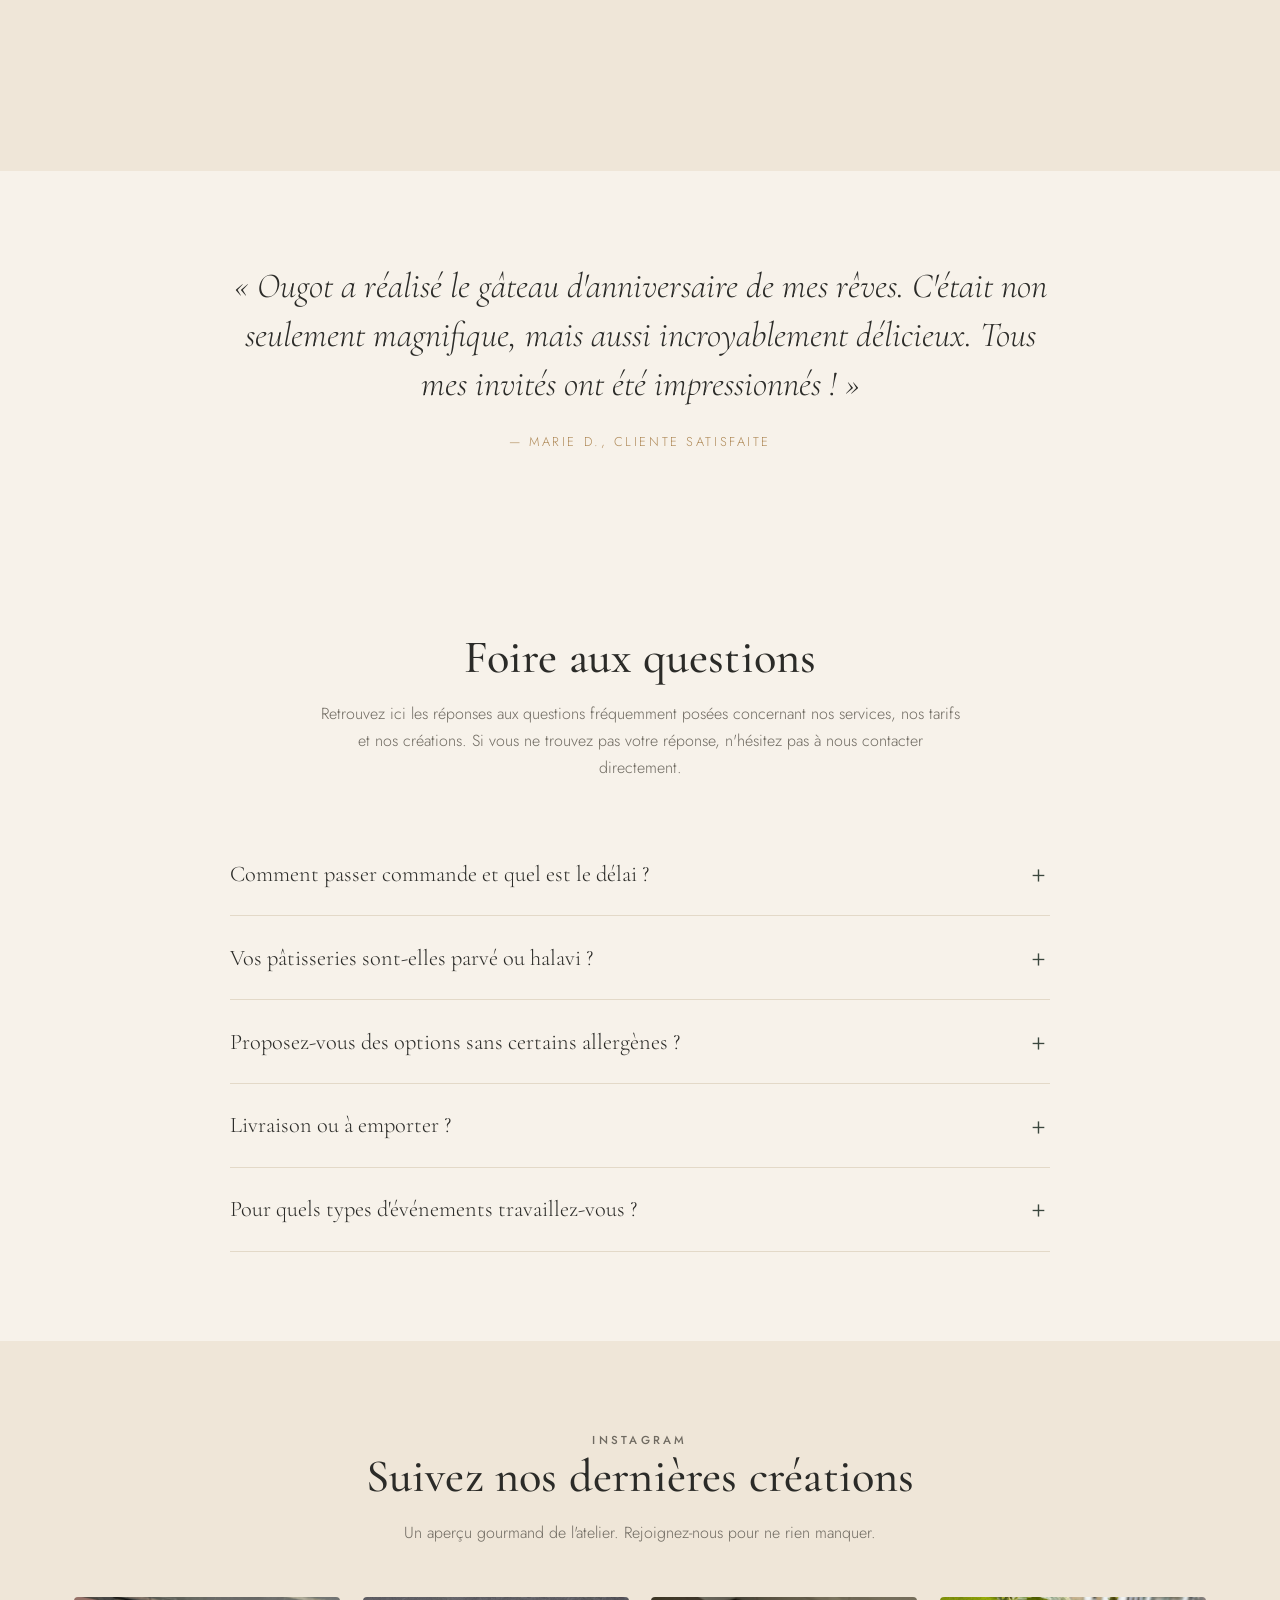
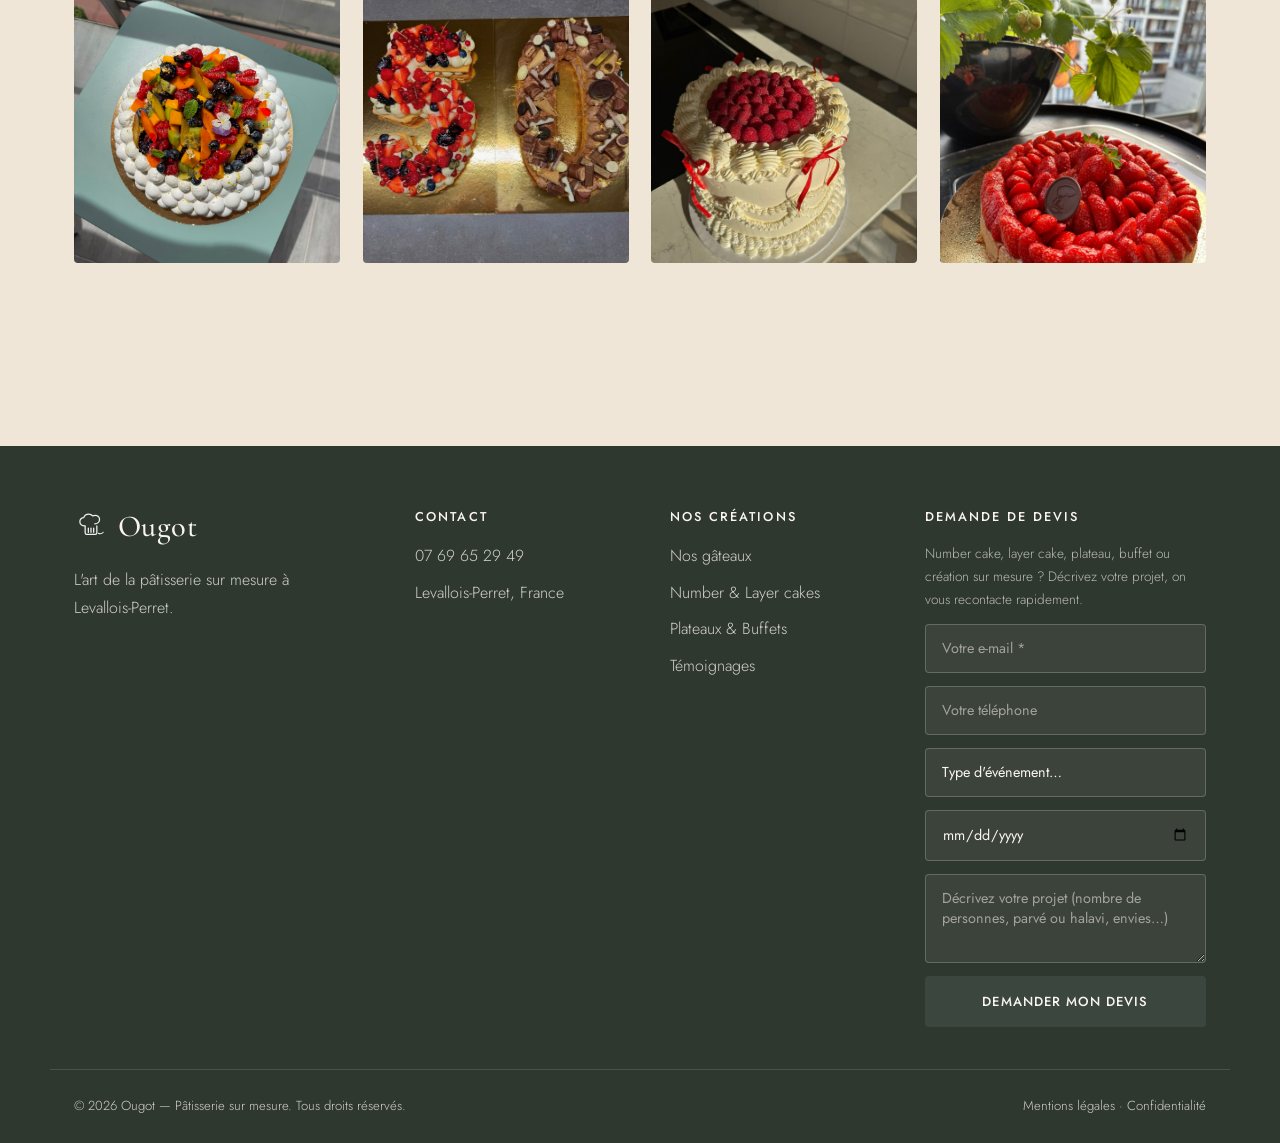
==== commit 3d71bec9: "Systeme ouvert/ferme: status.js (bandeau + desactivation des commandes) sur index, commande et devis" ====
--- a/index.html
+++ b/index.html
@@ -503,5 +503,6 @@
   </footer>
 
   <script src="script.js"></script>
+  <script src="status.js"></script>
 </body>
 </html>
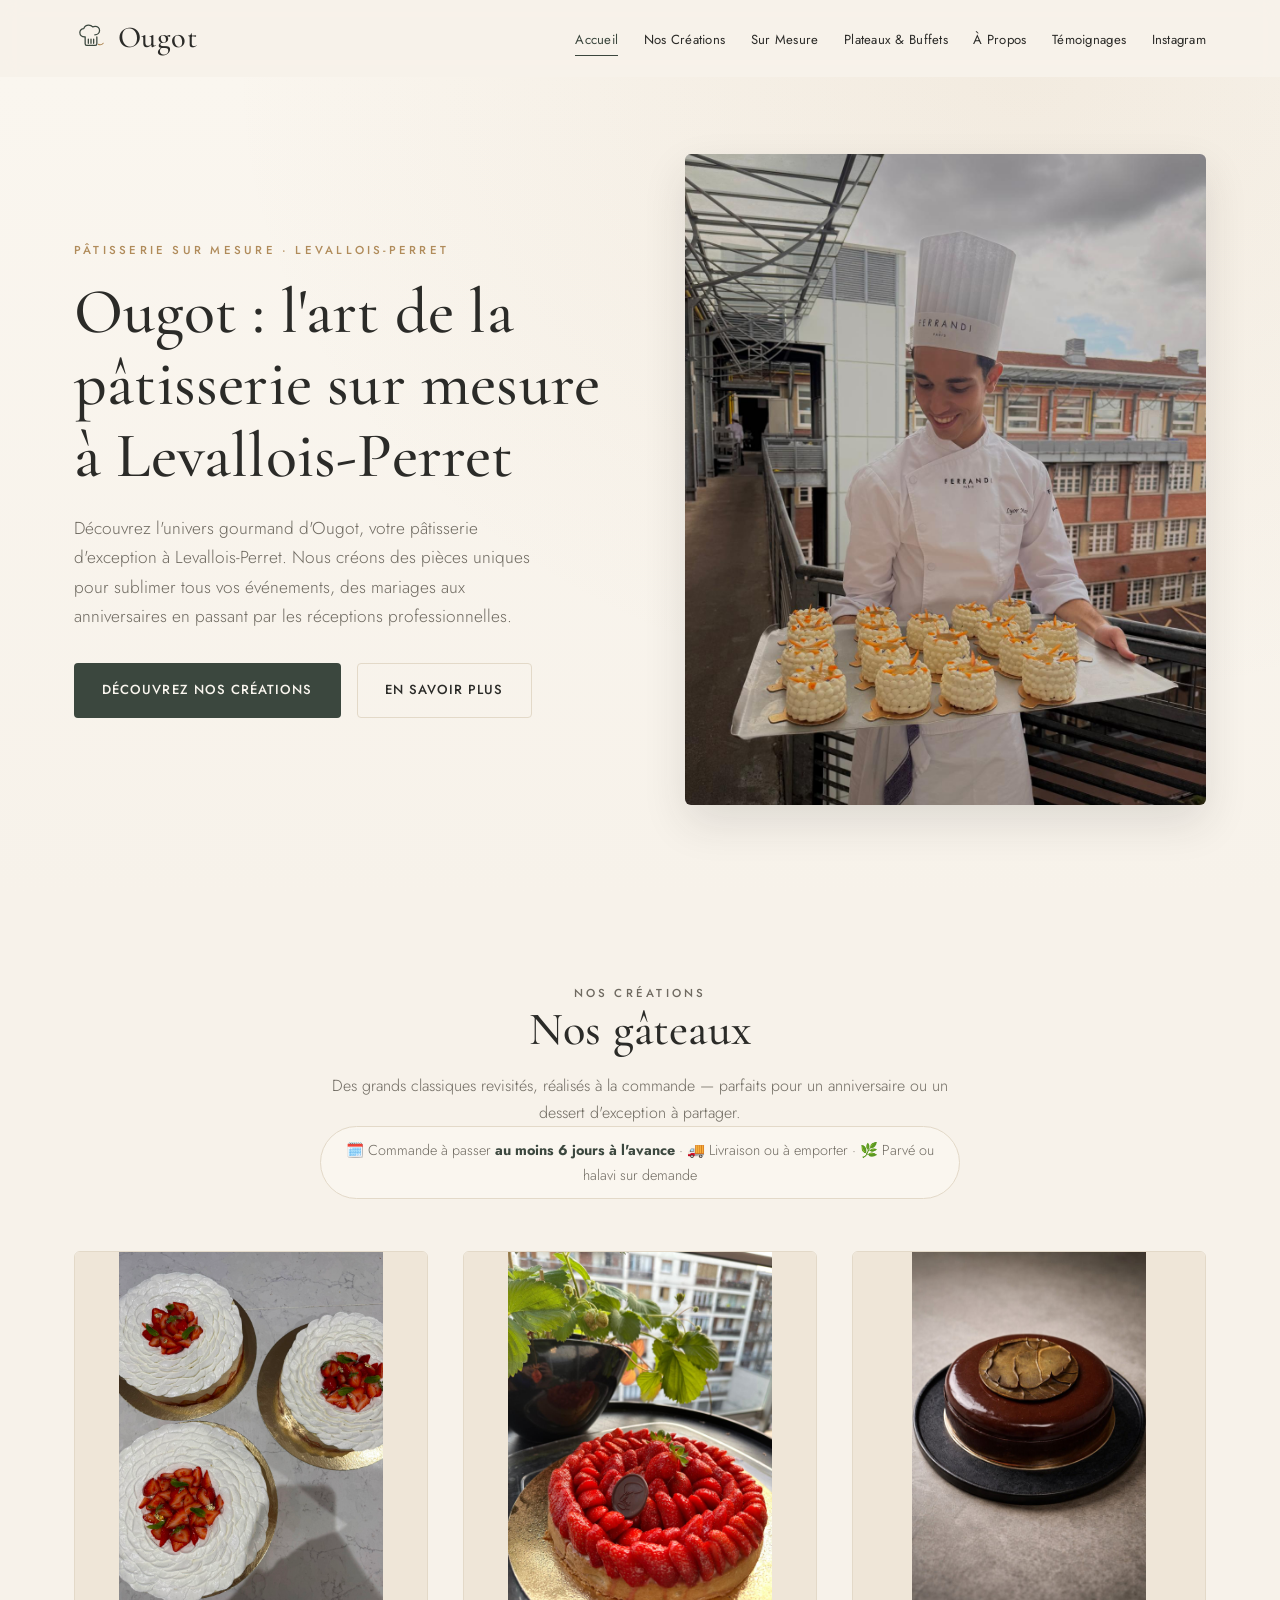
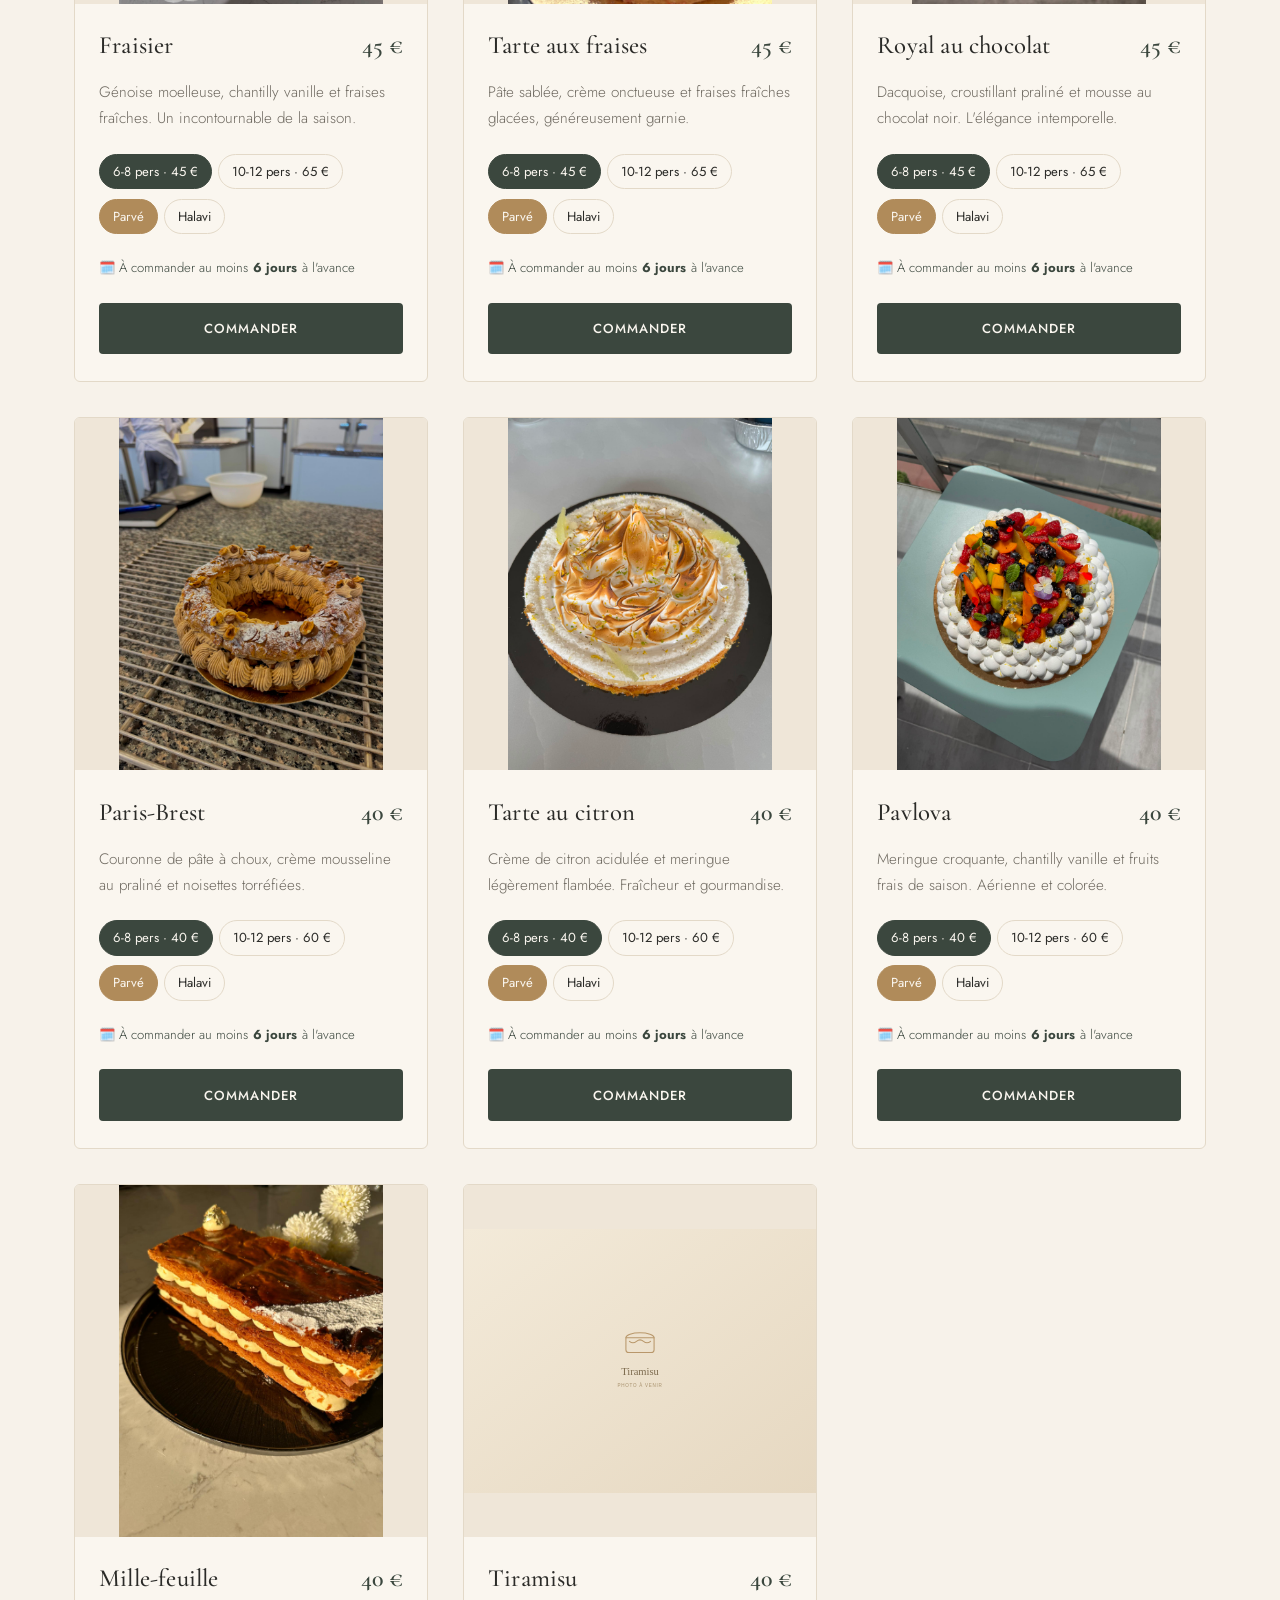
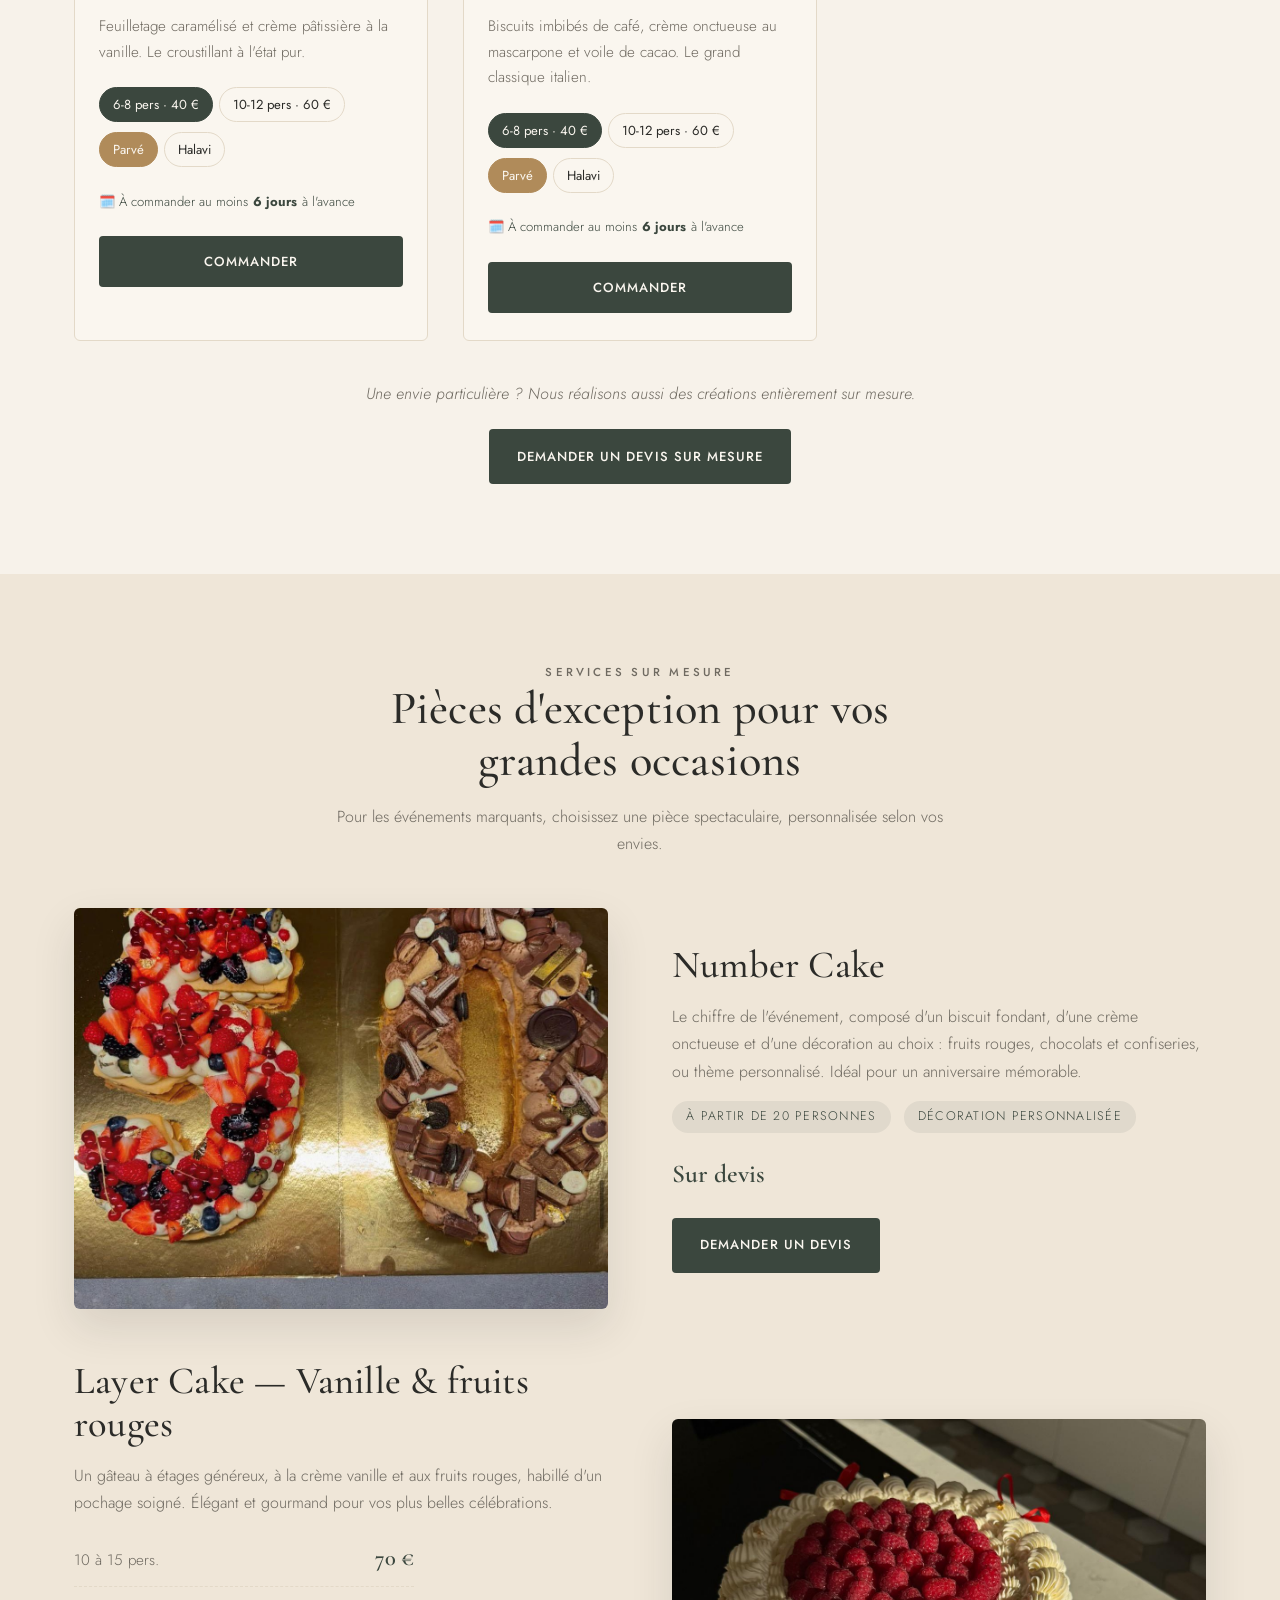
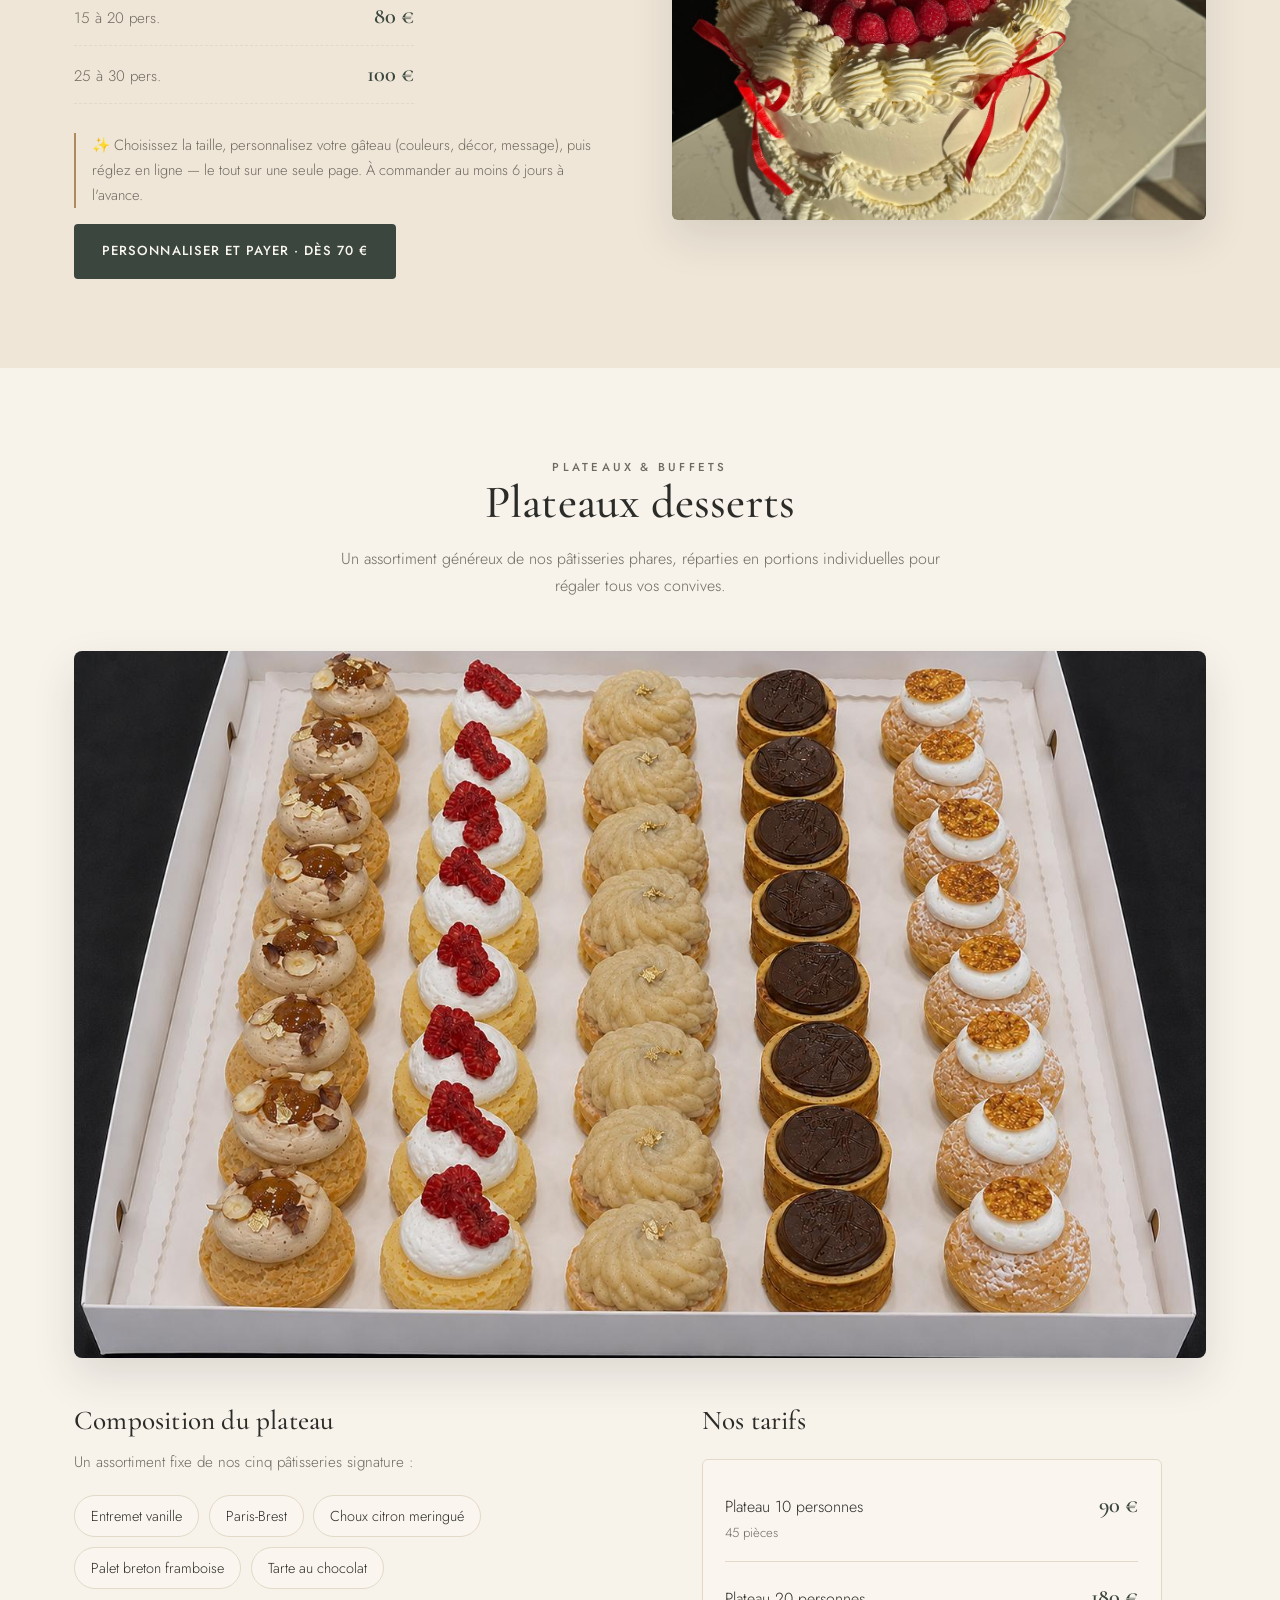
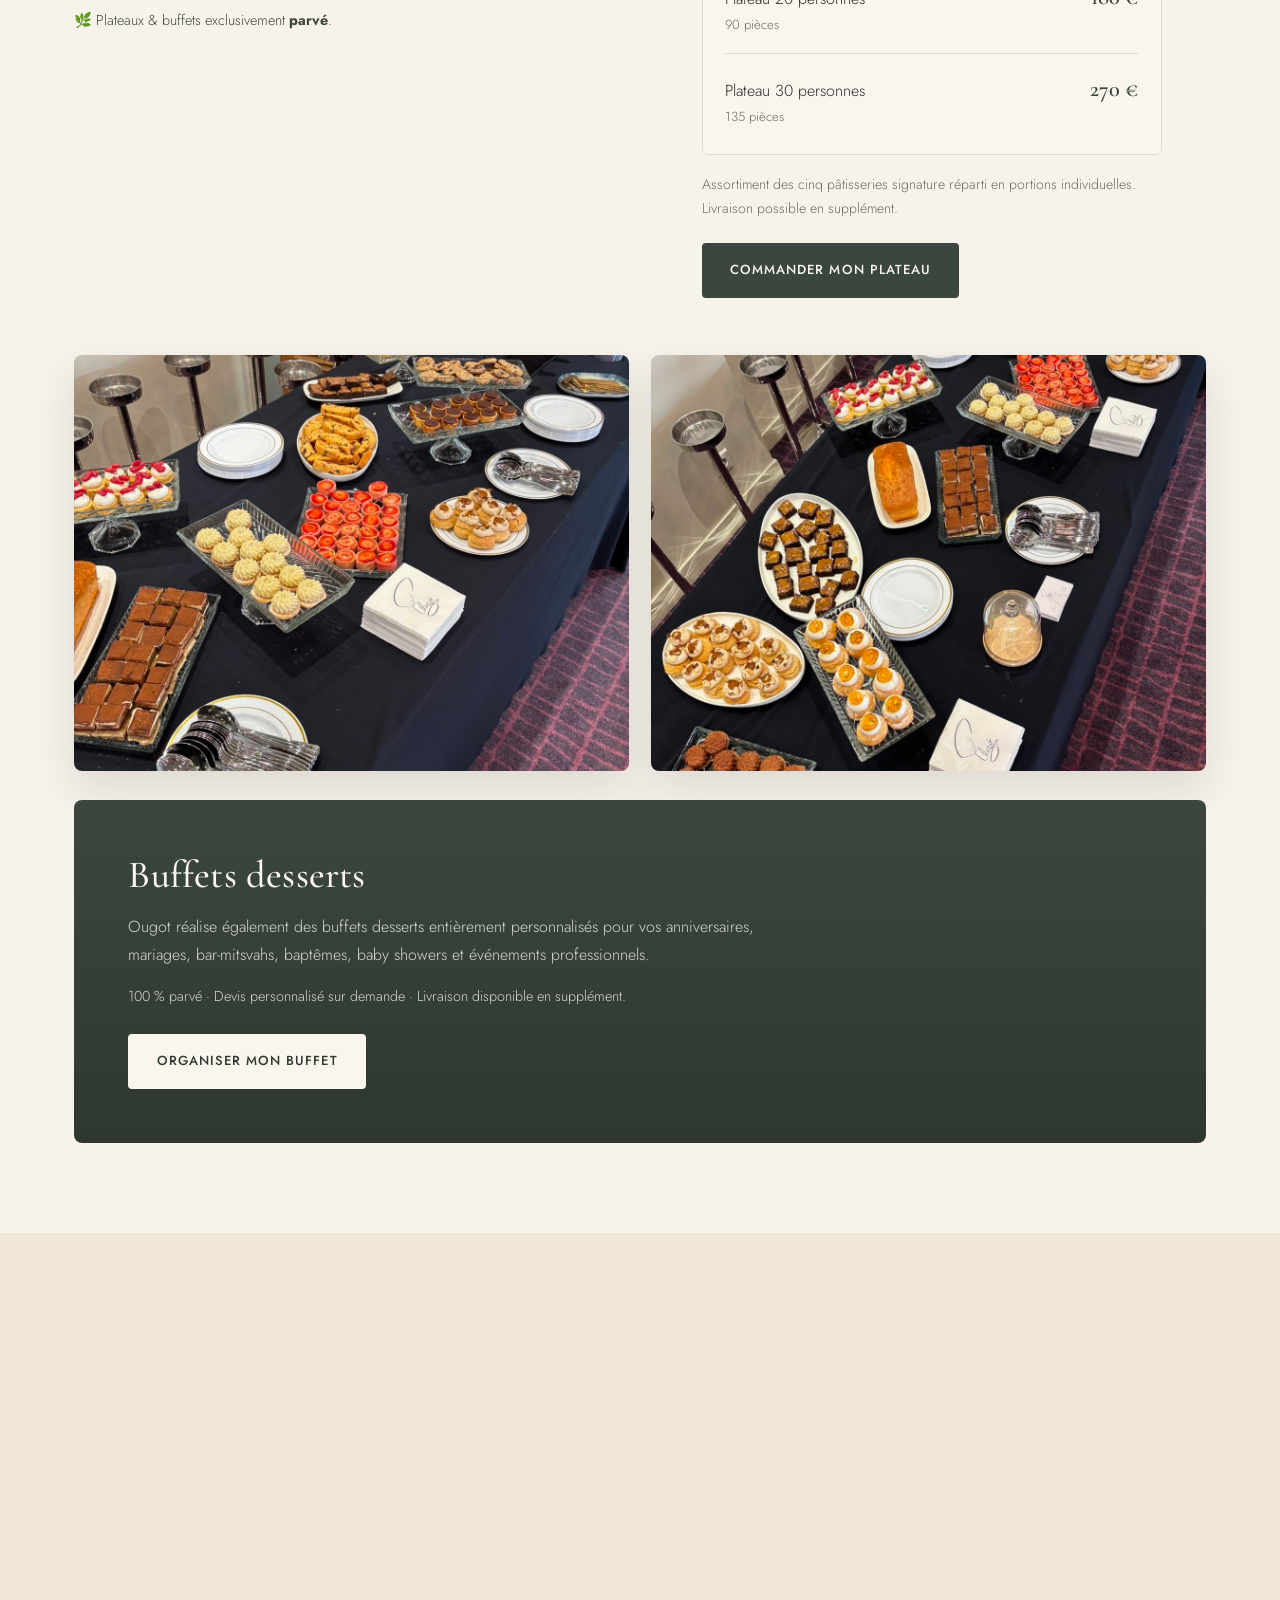
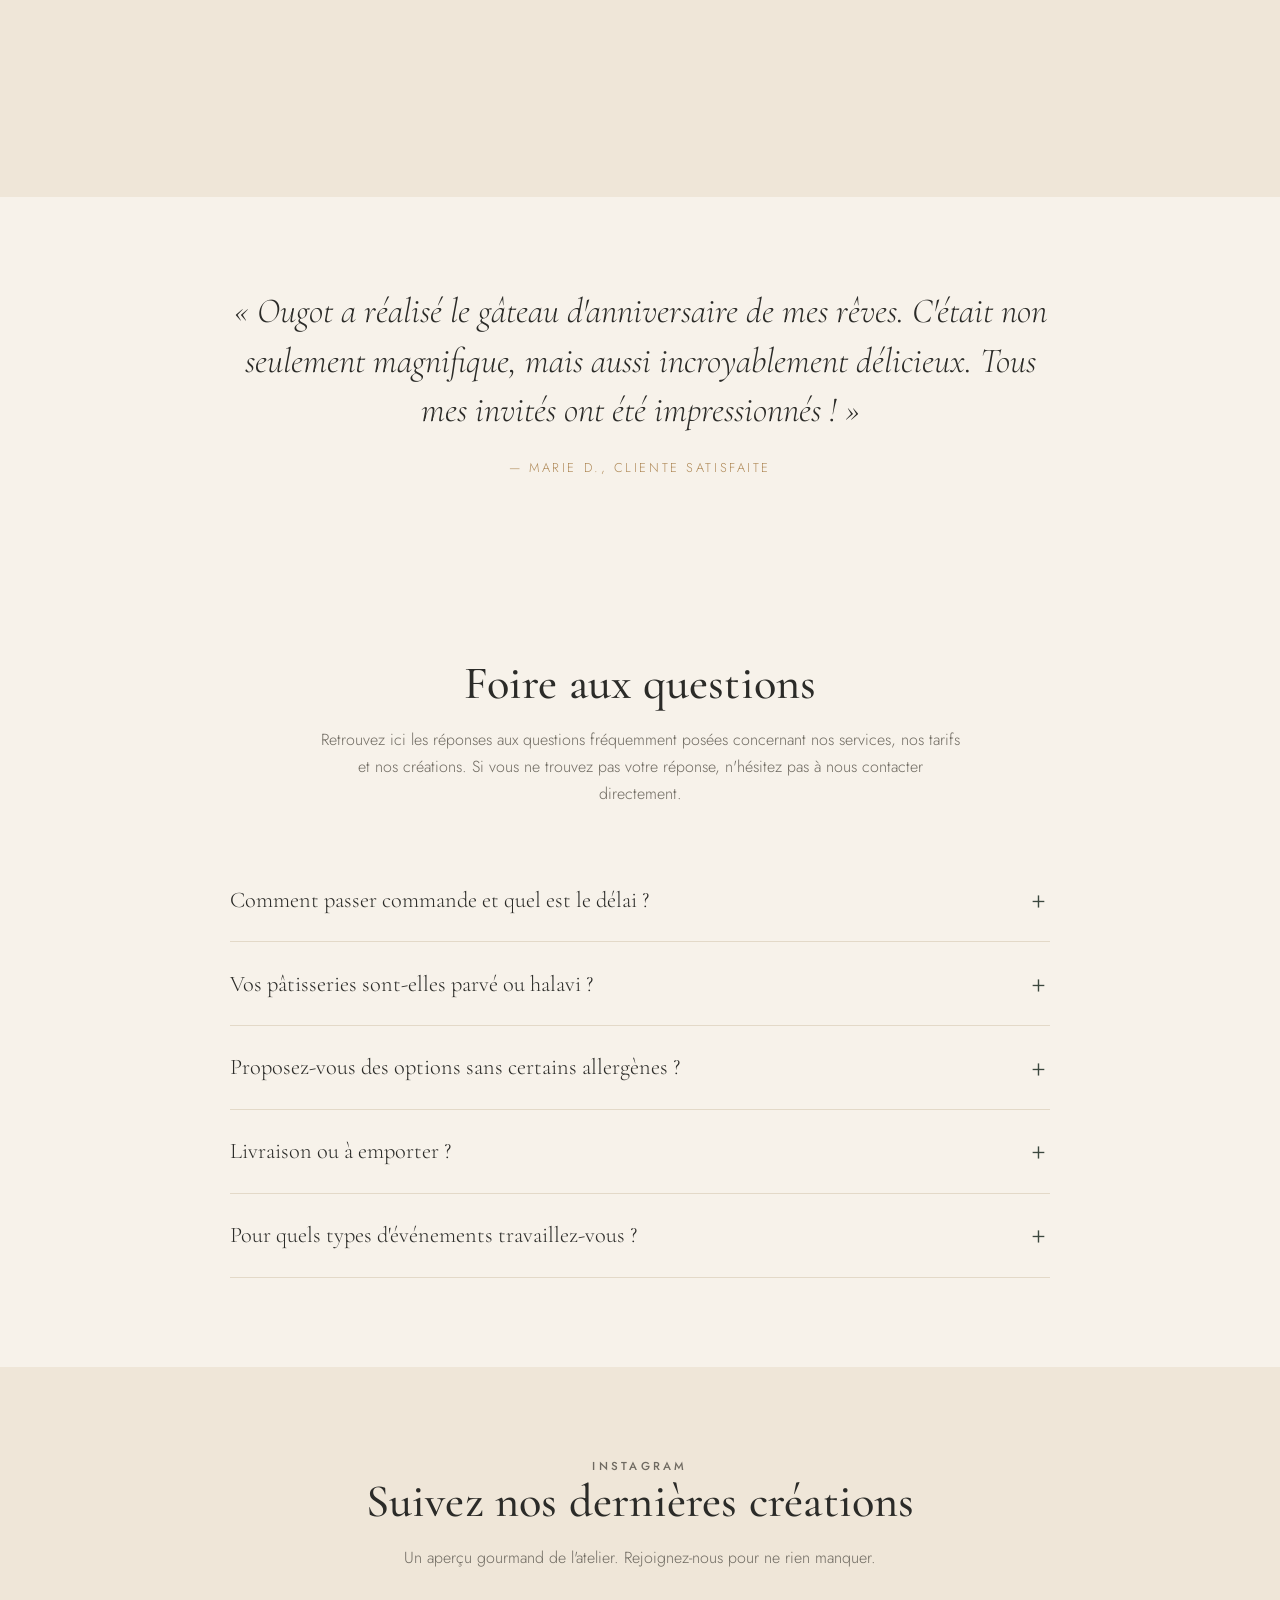
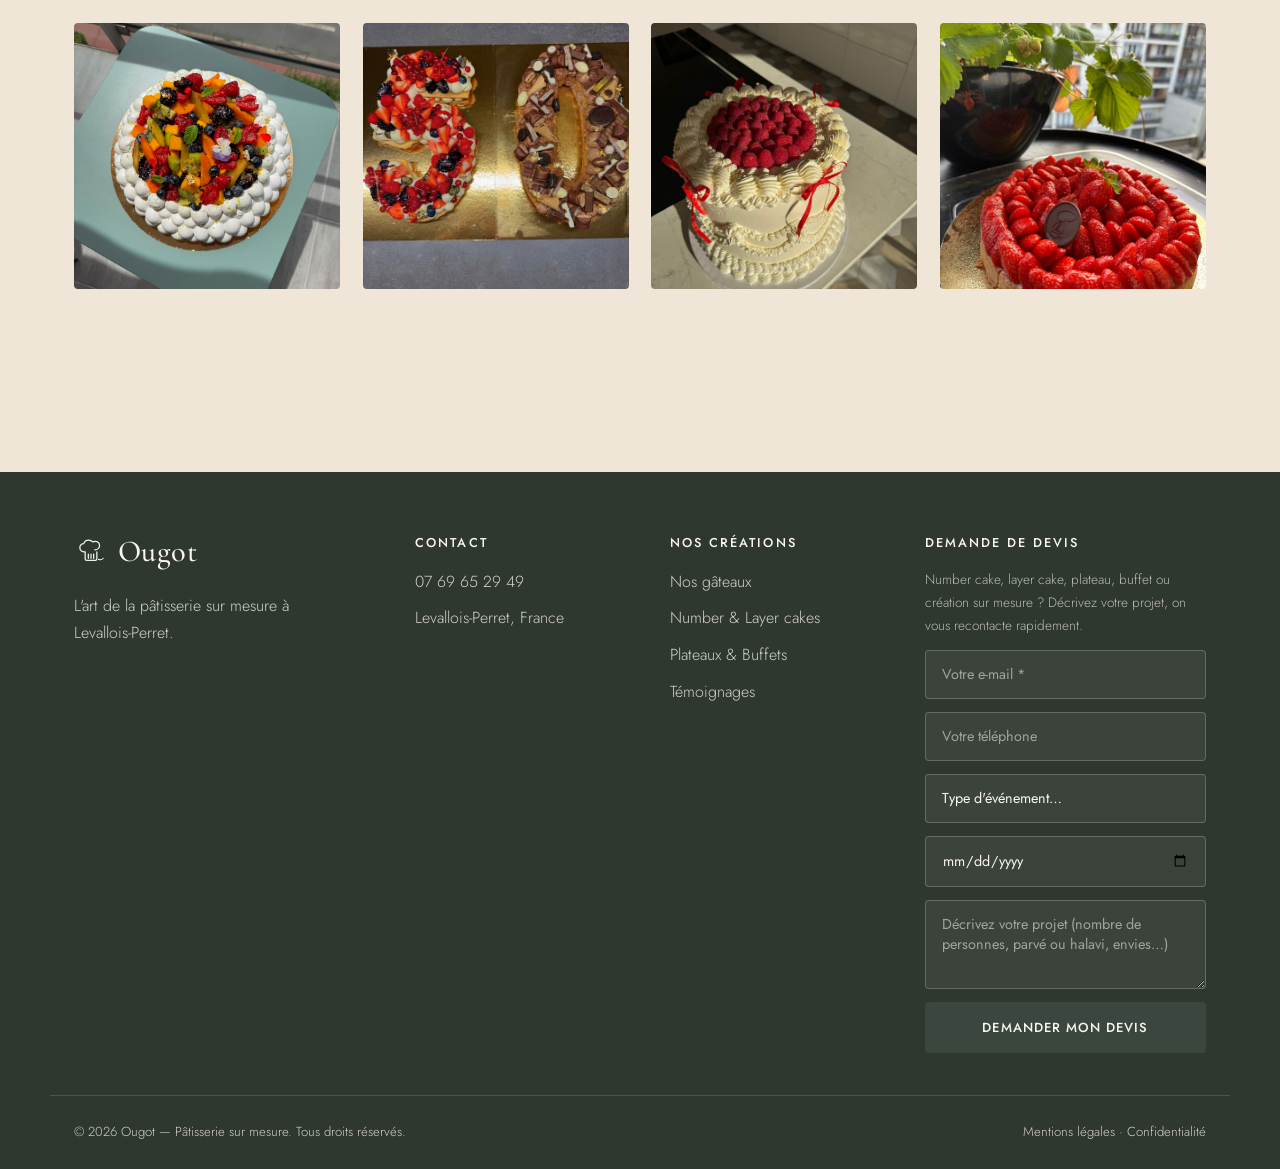
==== commit bc5250e6: "Ajout Tiramisu (40 EUR 6-8 pers, Parve/Halavi) + plateaux en 45/90/135 pieces Co-Authored-By: Claude" ====
--- a/index.html
+++ b/index.html
@@ -7,10 +7,19 @@
   <meta name="description" content="Ougot, pâtisserie d'exception à Levallois-Perret. Gâteaux, number cakes, layer cakes, plateaux desserts et buffets sur mesure pour mariages, anniversaires, bar-mitsvah et réceptions." />
   <meta name="theme-color" content="#3b473e" />
 
+  <link rel="canonical" href="https://ougot.com/" />
+
   <meta property="og:type" content="website" />
+  <meta property="og:site_name" content="Ougot" />
   <meta property="og:title" content="Ougot — L'art de la pâtisserie sur mesure" />
   <meta property="og:description" content="Pâtisserie d'exception à Levallois-Perret. Créations uniques pour tous vos événements." />
+  <meta property="og:url" content="https://ougot.com/" />
+  <meta property="og:image" content="https://ougot.com/assets/images/creations/fraisier.jpg" />
   <meta property="og:locale" content="fr_FR" />
+  <meta name="twitter:card" content="summary_large_image" />
+  <meta name="twitter:title" content="Ougot — L'art de la pâtisserie sur mesure" />
+  <meta name="twitter:description" content="Pâtisserie d'exception à Levallois-Perret. Créations uniques pour tous vos événements." />
+  <meta name="twitter:image" content="https://ougot.com/assets/images/creations/fraisier.jpg" />
 
   <link rel="preconnect" href="https://fonts.googleapis.com" />
   <link rel="preconnect" href="https://fonts.gstatic.com" crossorigin />
@@ -219,6 +228,27 @@
                 <div class="opt-group opt-size" role="group" aria-label="Nombre de personnes">
                   <button type="button" class="opt is-active" data-price="40" data-serves="6 à 8 pers." data-pay="https://buy.stripe.com/3cI8wP5vVc71dBqg5i18c05">6-8 pers · 40 €</button>
                   <button type="button" class="opt" data-price="60" data-serves="10 à 12 pers." data-pay="https://buy.stripe.com/cNi4gz4rR7QL9la6uI18c0f">10-12 pers · 60 €</button>
+                </div>
+                <div class="opt-group opt-kind" role="group" aria-label="Parvé ou halavi">
+                  <button type="button" class="opt is-active" data-kind="Parvé">Parvé</button>
+                  <button type="button" class="opt" data-kind="Halavi">Halavi</button>
+                </div>
+              </div>
+              <div class="cake-actions">
+                <button type="button" class="btn btn-dark btn-block cake-order">Commander</button>
+              </div>
+            </div>
+          </article>
+
+          <article class="cake reveal">
+            <div class="cake-media"><img src="assets/images/creations/tiramisu.svg" alt="Tiramisu — mascarpone, café et cacao" loading="lazy" /></div>
+            <div class="cake-body">
+              <div class="cake-head"><h3>Tiramisu</h3><span class="price">40&nbsp;€</span></div>
+              <p class="cake-desc">Biscuits imbibés de café, crème onctueuse au mascarpone et voile de cacao. Le grand classique italien.</p>
+              <div class="cake-options">
+                <div class="opt-group opt-size" role="group" aria-label="Nombre de personnes">
+                  <button type="button" class="opt is-active" data-price="40" data-serves="6 à 8 pers.">6-8 pers · 40 €</button>
+                  <button type="button" class="opt" data-price="60" data-serves="10 à 12 pers.">10-12 pers · 60 €</button>
                 </div>
                 <div class="opt-group opt-kind" role="group" aria-label="Parvé ou halavi">
                   <button type="button" class="opt is-active" data-kind="Parvé">Parvé</button>
@@ -316,9 +346,9 @@
           <div class="platter-pricing">
             <h3 class="subhead">Nos tarifs</h3>
             <div class="pricing-card">
-              <div class="pricing-row"><span>Plateau 10 personnes<em>50 pièces</em></span><strong>90&nbsp;€</strong></div>
-              <div class="pricing-row"><span>Plateau 20 personnes<em>100 pièces</em></span><strong>180&nbsp;€</strong></div>
-              <div class="pricing-row"><span>Plateau 30 personnes<em>150 pièces</em></span><strong>270&nbsp;€</strong></div>
+              <div class="pricing-row"><span>Plateau 10 personnes<em>45 pièces</em></span><strong>90&nbsp;€</strong></div>
+              <div class="pricing-row"><span>Plateau 20 personnes<em>90 pièces</em></span><strong>180&nbsp;€</strong></div>
+              <div class="pricing-row"><span>Plateau 30 personnes<em>135 pièces</em></span><strong>270&nbsp;€</strong></div>
             </div>
             <p class="pricing-note">
               Assortiment des cinq pâtisseries signature réparti en portions individuelles.
